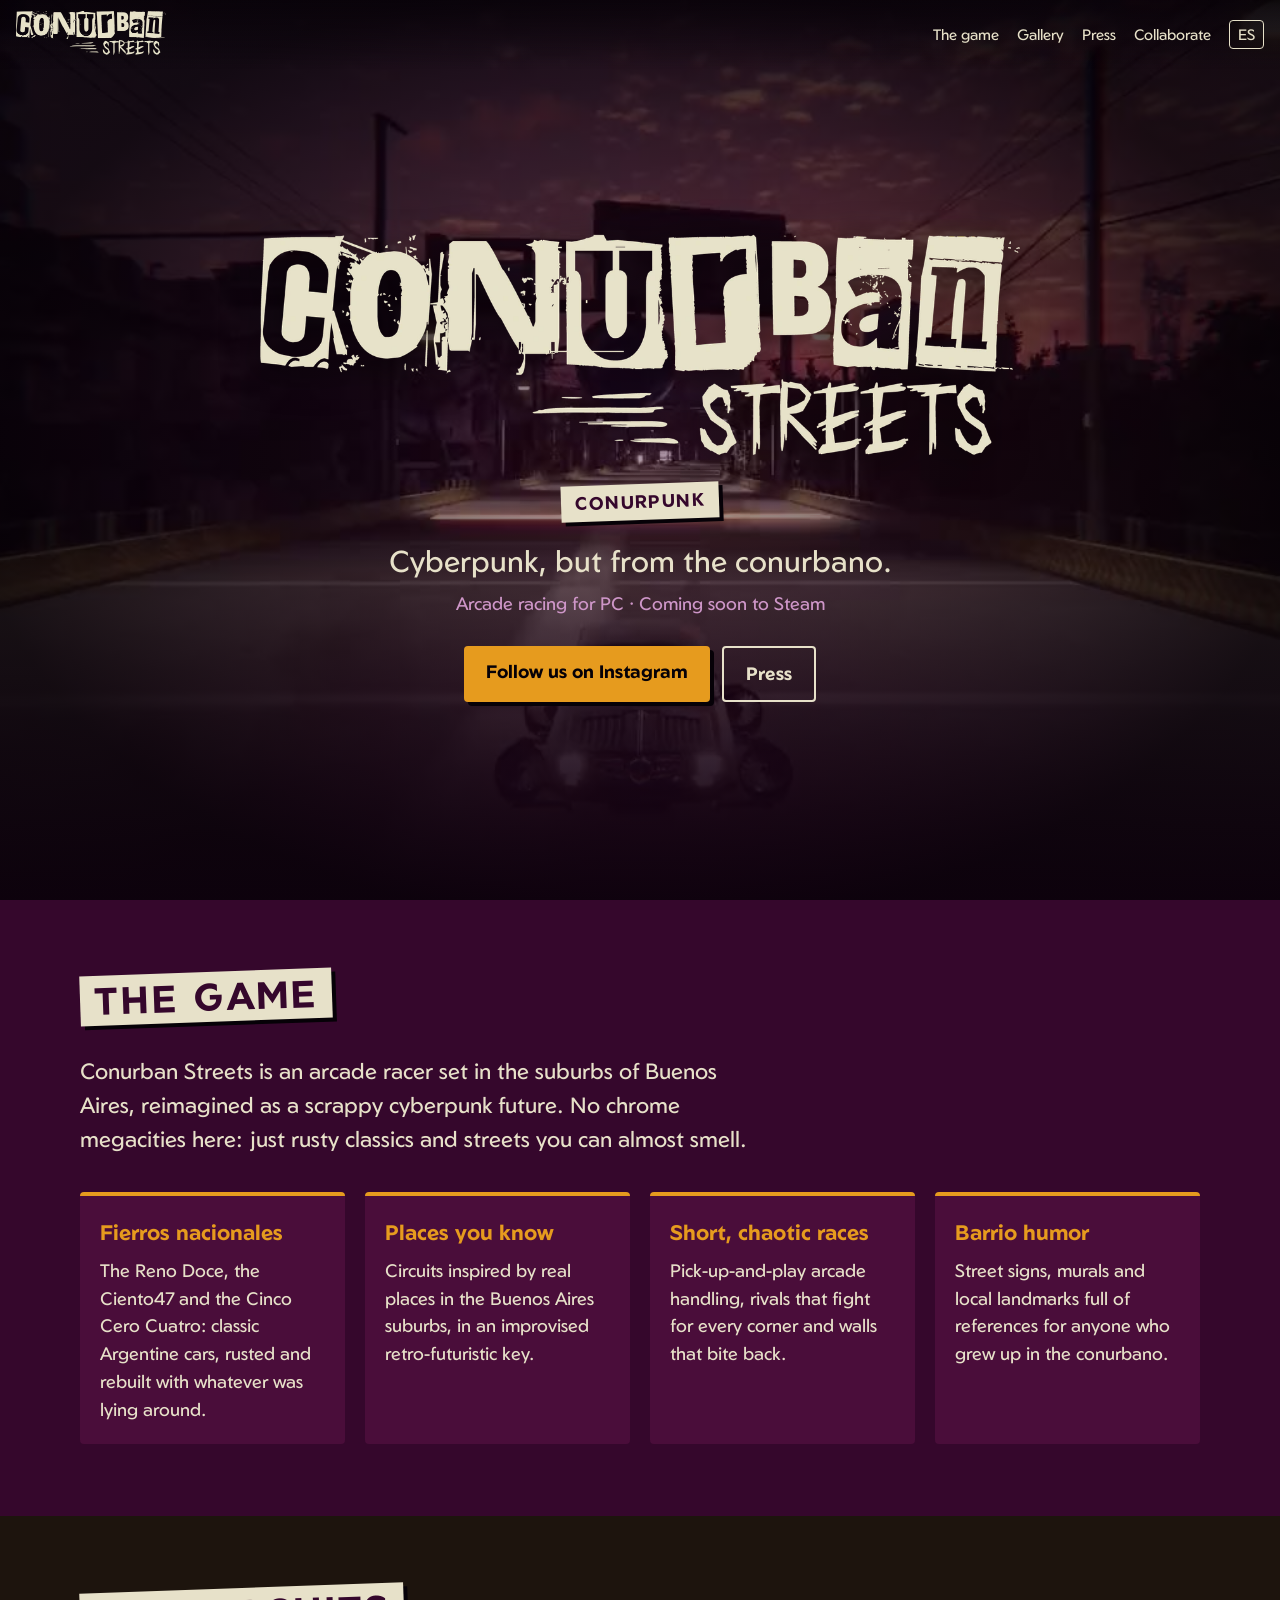
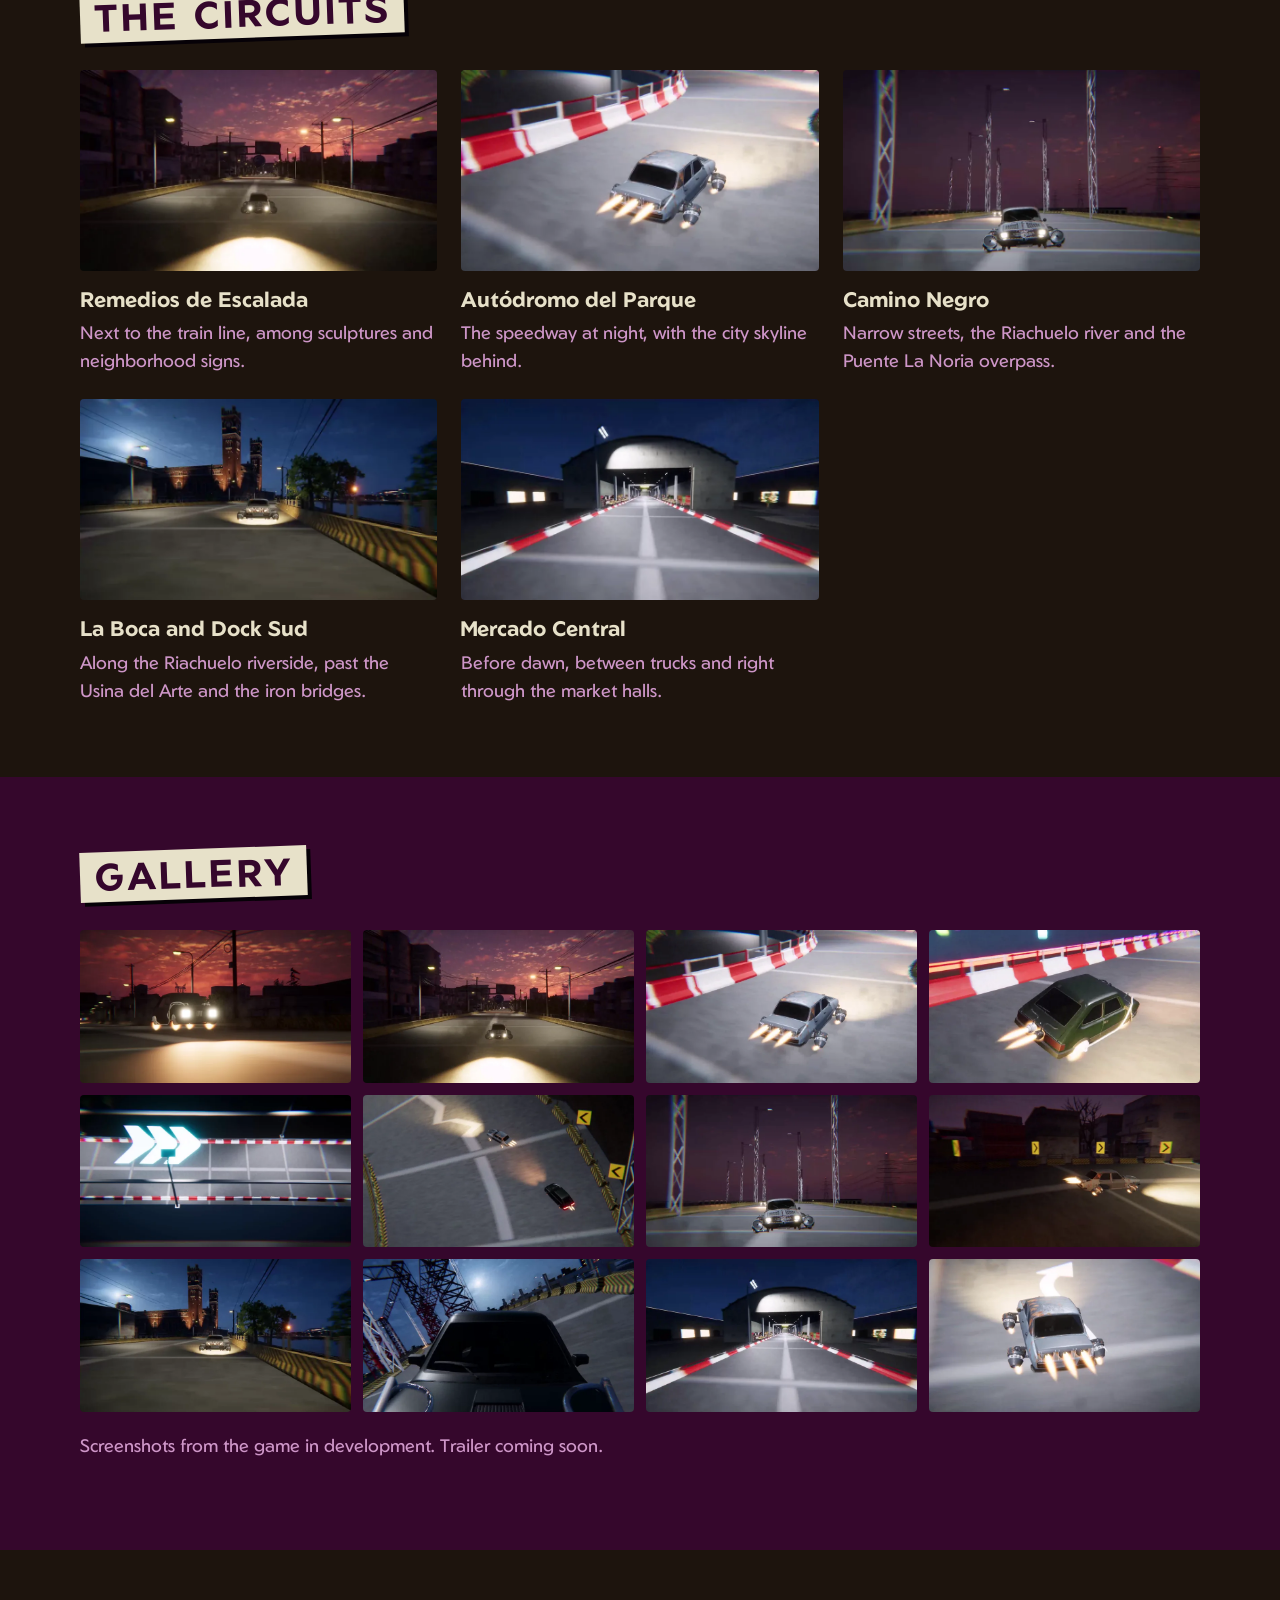
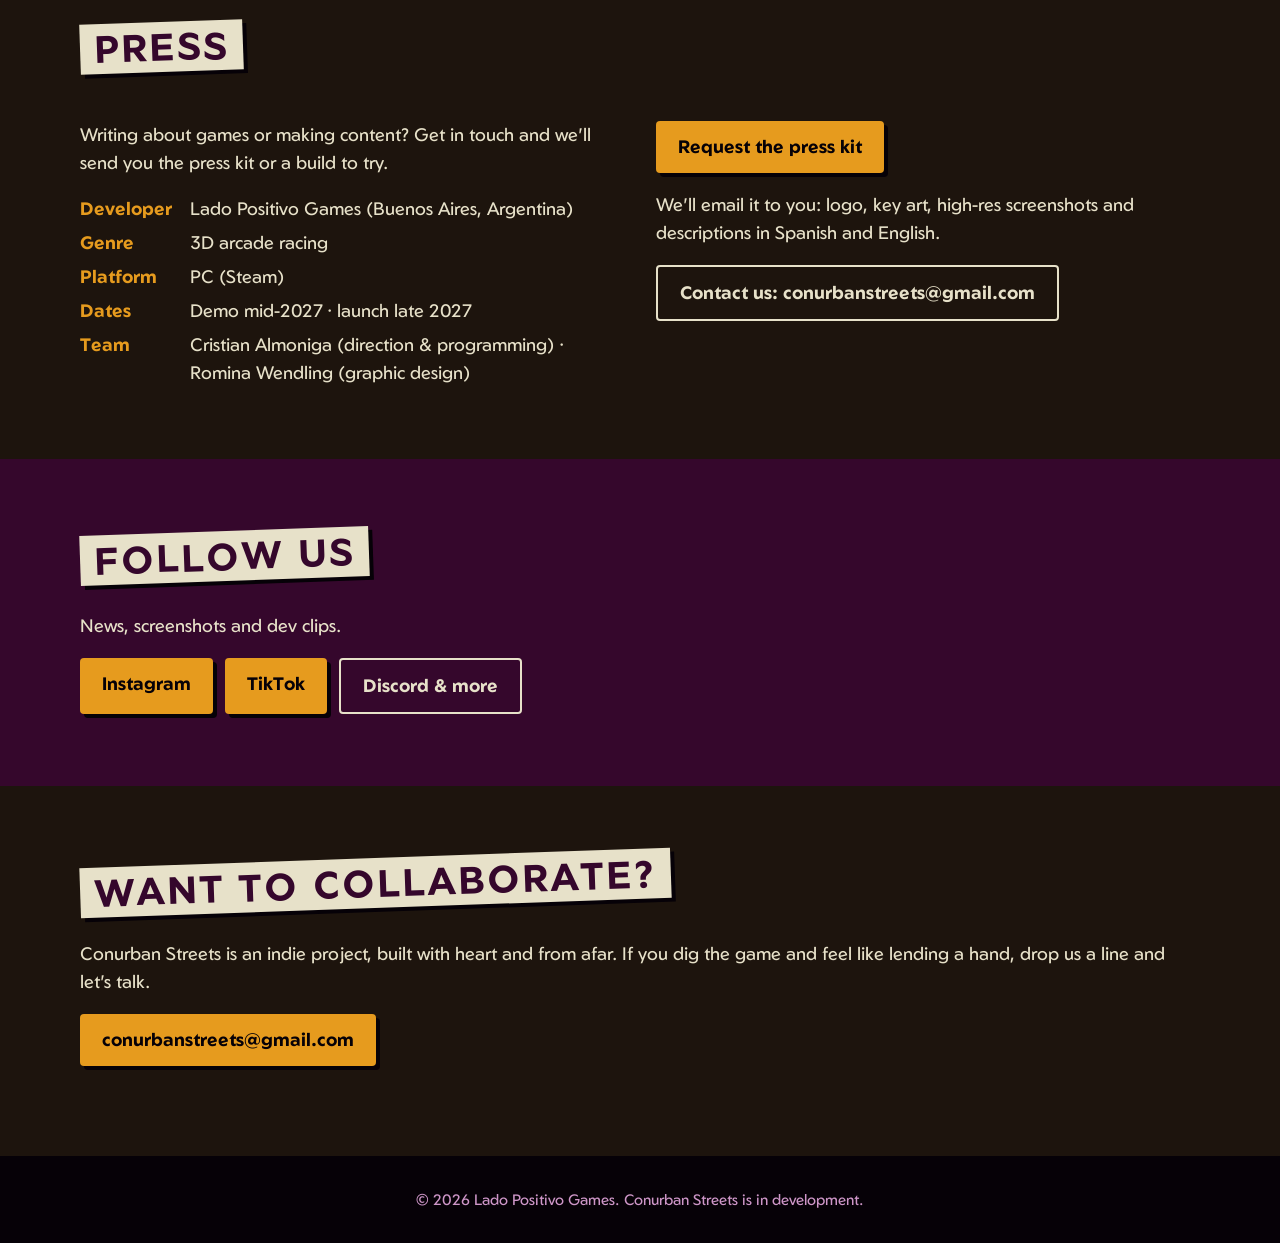
==== en/index.html @ 4c40558b "Video de fondo, capturas y circuitos nuevos Loop nuevo con las 5 pistas, 12 capturas de la galería y" ====
<!doctype html>
<html lang="en">
<head>
<meta charset="utf-8">
<meta name="viewport" content="width=device-width, initial-scale=1">
<title>Conurban Streets – Arcade racing in the Buenos Aires suburbs</title>
<meta name="description" content="Arcade racing for PC in a retro-futuristic Buenos Aires suburb. Cyberpunk, but from the conurbano. Coming soon to Steam.">
<link rel="canonical" href="https://crisoalmoniga.github.io/conurban-streets-web/en/">
<link rel="alternate" hreflang="es" href="https://crisoalmoniga.github.io/conurban-streets-web/">
<link rel="alternate" hreflang="en" href="https://crisoalmoniga.github.io/conurban-streets-web/en/">
<link rel="alternate" hreflang="x-default" href="https://crisoalmoniga.github.io/conurban-streets-web/">
<meta property="og:type" content="website">
<meta property="og:site_name" content="Conurban Streets">
<meta property="og:title" content="Conurban Streets">
<meta property="og:description" content="Arcade racing for PC in a retro-futuristic Buenos Aires suburb. Cyberpunk, but from the conurbano. Coming soon to Steam.">
<meta property="og:image" content="https://crisoalmoniga.github.io/conurban-streets-web/assets/img/og.jpg">
<meta property="og:image:width" content="1200">
<meta property="og:image:height" content="630">
<meta property="og:image:alt" content="Conurban Streets logo over a tuned car shooting flames on a suburban race track">
<meta property="og:url" content="https://crisoalmoniga.github.io/conurban-streets-web/en/">
<meta property="og:locale" content="en_US">
<meta property="og:locale:alternate" content="es_AR">
<meta name="twitter:card" content="summary_large_image">
<meta name="twitter:title" content="Conurban Streets">
<meta name="twitter:description" content="Arcade racing for PC in a retro-futuristic Buenos Aires suburb. Cyberpunk, but from the conurbano. Coming soon to Steam.">
<meta name="twitter:image" content="https://crisoalmoniga.github.io/conurban-streets-web/assets/img/og.jpg">
<meta name="theme-color" content="#35072C">
<meta name="color-scheme" content="dark">
<link rel="icon" href="../favicon.ico" sizes="48x48">
<link rel="icon" href="../assets/img/favicon-32.png" type="image/png" sizes="32x32">
<link rel="apple-touch-icon" href="../assets/img/apple-touch-icon.png">
<link rel="manifest" href="../site.webmanifest">
<link rel="preload" as="image" href="../assets/video/loop_poster.jpg">
<script type="application/ld+json">{"@context": "https://schema.org", "@type": "VideoGame", "name": "Conurban Streets", "url": "https://crisoalmoniga.github.io/conurban-streets-web/en/", "description": "Arcade racing for PC in a retro-futuristic Buenos Aires suburb. Cyberpunk, but from the conurbano. Coming soon to Steam.", "image": "https://crisoalmoniga.github.io/conurban-streets-web/assets/img/og.jpg", "inLanguage": "en", "genre": ["Racing", "Arcade"], "gamePlatform": "PC", "operatingSystem": "Windows", "playMode": "SinglePlayer", "author": {"@type": "Organization", "name": "Lado Positivo Games", "email": "conurbanstreets@gmail.com"}, "sameAs": ["https://www.instagram.com/conurbanstreets/", "https://www.tiktok.com/@conurbanstreets"]}</script>
<link rel="preconnect" href="https://fonts.googleapis.com">
<link rel="preconnect" href="https://fonts.gstatic.com" crossorigin>
<link href="https://fonts.googleapis.com/css2?family=Geom:wght@400;700&display=swap" rel="stylesheet">
<link rel="stylesheet" href="../assets/css/estilo.css?v=4a752f48">
</head>
<body>
<a class="saltar" href="#juego">Skip to content</a>
<header class="barra">
  <a class="marca" href="#inicio"><img src="../assets/img/logo_600.webp" alt="Conurban Streets" width="600" height="194"></a>
  <div class="acciones">
    <nav class="menu" id="menu">
      <a href="#juego">The game</a><a href="#galeria">Gallery</a><a href="#prensa">Press</a><a href="#sumate">Collaborate</a>
    </nav>
    <a class="idioma" href="../" hreflang="es">ES</a>
    <button class="hamburguesa" type="button" aria-expanded="false" aria-controls="menu" aria-label="Open menu"><span></span><span></span><span></span></button>
  </div>
</header>

<main>
<section class="hero" id="inicio">
  <video autoplay muted loop playsinline poster="../assets/video/loop_poster.jpg" aria-hidden="true">
    <source src="../assets/video/loop.mp4" type="video/mp4">
  </video>
  <div>
    <h1 style="margin:0"><img class="logo" src="../assets/img/logo_1200.webp" alt="Conurban Streets" width="1200" height="388"></h1>
    <span class="tira">Conurpunk</span>
    <p class="lema">Cyberpunk, but from the conurbano.</p>
    <p class="bajada">Arcade racing for PC · Coming soon to Steam</p>
    <div class="botones">
      <a class="boton" href="https://www.instagram.com/conurbanstreets/" rel="noopener" target="_blank">Follow us on Instagram</a>
      <a class="boton secundario" href="#prensa">Press</a>
    </div>
  </div>
</section>

<section id="juego">
  <div class="contenedor">
    <h2><span class="tira">The game</span></h2>
    <p class="intro">Conurban Streets is an arcade racer set in the suburbs of Buenos Aires, reimagined as a scrappy cyberpunk future. No chrome megacities here: just rusty classics and streets you can almost smell.</p>
    <div class="pilares">
<article class="pilar"><h3>Fierros nacionales</h3><p>The Reno Doce, the Ciento47 and the Cinco Cero Cuatro: classic Argentine cars, rusted and rebuilt with whatever was lying around.</p></article>
<article class="pilar"><h3>Places you know</h3><p>Circuits inspired by real places in the Buenos Aires suburbs, in an improvised retro-futuristic key.</p></article>
<article class="pilar"><h3>Short, chaotic races</h3><p>Pick-up-and-play arcade handling, rivals that fight for every corner and walls that bite back.</p></article>
<article class="pilar"><h3>Barrio humor</h3><p>Street signs, murals and local landmarks full of references for anyone who grew up in the conurbano.</p></article>
    </div>
  </div>
</section>

<section class="alterna" id="pistas">
  <div class="contenedor">
    <h2><span class="tira">The circuits</span></h2>
    <div class="pistas">
<article class="pista"><img src="../assets/img/02_escalada_reno_800.webp" alt="" loading="lazy" width="800" height="450"><h3>Remedios de Escalada</h3><p>Next to the train line, among sculptures and neighborhood signs.</p></article>
<article class="pista"><img src="../assets/img/03_autodromo_turbinas_800.webp" alt="" loading="lazy" width="800" height="450"><h3>Autódromo del Parque</h3><p>The speedway at night, with the city skyline behind.</p></article>
<article class="pista"><img src="../assets/img/07_caminonegro_autopista_800.webp" alt="" loading="lazy" width="800" height="450"><h3>Camino Negro</h3><p>Narrow streets, the Riachuelo river and the Puente La Noria overpass.</p></article>
<article class="pista"><img src="../assets/img/09_docksud_usina_800.webp" alt="" loading="lazy" width="800" height="450"><h3>La Boca and Dock Sud</h3><p>Along the Riachuelo riverside, past the Usina del Arte and the iron bridges.</p></article>
<article class="pista"><img src="../assets/img/11_mercado_nave_800.webp" alt="" loading="lazy" width="800" height="450"><h3>Mercado Central</h3><p>Before dawn, between trucks and right through the market halls.</p></article>
    </div>
  </div>
</section>

<section id="galeria">
  <div class="contenedor">
    <h2><span class="tira">Gallery</span></h2>
    <div class="galeria">
<button type="button" data-grande="../assets/img/01_escalada_atardecer_1600.webp" aria-label="A Ciento47 with its headlights on under a red sunset sky in Escalada"><img src="../assets/img/01_escalada_atardecer_800.webp" alt="A Ciento47 with its headlights on under a red sunset sky in Escalada" loading="lazy" width="800" height="450"></button>
<button type="button" data-grande="../assets/img/02_escalada_reno_1600.webp" aria-label="The Reno Doce head-on along an avenue in Escalada at dusk"><img src="../assets/img/02_escalada_reno_800.webp" alt="The Reno Doce head-on along an avenue in Escalada at dusk" loading="lazy" width="800" height="450"></button>
<button type="button" data-grande="../assets/img/03_autodromo_turbinas_1600.webp" aria-label="The Reno Doce at full thrust next to the red-and-white barriers of the speedway"><img src="../assets/img/03_autodromo_turbinas_800.webp" alt="The Reno Doce at full thrust next to the red-and-white barriers of the speedway" loading="lazy" width="800" height="450"></button>
<button type="button" data-grande="../assets/img/04_autodromo_ciento47_1600.webp" aria-label="A green Ciento47 with thrusters through a speedway corner"><img src="../assets/img/04_autodromo_ciento47_800.webp" alt="A green Ciento47 with thrusters through a speedway corner" loading="lazy" width="800" height="450"></button>
<button type="button" data-grande="../assets/img/05_autodromo_neon_1600.webp" aria-label="Neon arrows over the speedway track"><img src="../assets/img/05_autodromo_neon_800.webp" alt="Neon arrows over the speedway track" loading="lazy" width="800" height="450"></button>
<button type="button" data-grande="../assets/img/06_caminonegro_curva_1600.webp" aria-label="Two cars in a tight corner in Camino Negro, seen from a drone"><img src="../assets/img/06_caminonegro_curva_800.webp" alt="Two cars in a tight corner in Camino Negro, seen from a drone" loading="lazy" width="800" height="450"></button>
<button type="button" data-grande="../assets/img/07_caminonegro_autopista_1600.webp" aria-label="The Reno Doce on the Camino Negro highway, between high-voltage towers"><img src="../assets/img/07_caminonegro_autopista_800.webp" alt="The Reno Doce on the Camino Negro highway, between high-voltage towers" loading="lazy" width="800" height="450"></button>
<button type="button" data-grande="../assets/img/08_caminonegro_chevrones_1600.webp" aria-label="The Reno Doce with thrusters between curve signs in Camino Negro"><img src="../assets/img/08_caminonegro_chevrones_800.webp" alt="The Reno Doce with thrusters between curve signs in Camino Negro" loading="lazy" width="800" height="450"></button>
<button type="button" data-grande="../assets/img/09_docksud_usina_1600.webp" aria-label="The Usina del Arte lit up at night in Dock Sud, with a car on the track"><img src="../assets/img/09_docksud_usina_800.webp" alt="The Usina del Arte lit up at night in Dock Sud, with a car on the track" loading="lazy" width="800" height="450"></button>
<button type="button" data-grande="../assets/img/10_docksud_puente_1600.webp" aria-label="Crossing the red iron bridge over the Riachuelo"><img src="../assets/img/10_docksud_puente_800.webp" alt="Crossing the red iron bridge over the Riachuelo" loading="lazy" width="800" height="450"></button>
<button type="button" data-grande="../assets/img/11_mercado_nave_1600.webp" aria-label="The track heads into one of the Mercado Central halls"><img src="../assets/img/11_mercado_nave_800.webp" alt="The track heads into one of the Mercado Central halls" loading="lazy" width="800" height="450"></button>
<button type="button" data-grande="../assets/img/12_mercado_turbinas_1600.webp" aria-label="The Reno Doce at full thrust in the Mercado Central"><img src="../assets/img/12_mercado_turbinas_800.webp" alt="The Reno Doce at full thrust in the Mercado Central" loading="lazy" width="800" height="450"></button>
    </div>
    <p class="nota">Screenshots from the game in development. Trailer coming soon.</p>
  </div>
  <dialog class="visor" id="visor">
    <form method="dialog"><button aria-label="Close">×</button></form>
    <img alt="">
  </dialog>
</section>

<section class="alterna" id="prensa">
  <div class="contenedor">
    <h2><span class="tira">Press</span></h2>
    <div class="prensa">
      <div>
        <p>Writing about games or making content? Get in touch and we&#x27;ll send you the press kit or a build to try.</p>
        <dl class="ficha">
<dt>Developer</dt><dd>Lado Positivo Games (Buenos Aires, Argentina)</dd>
<dt>Genre</dt><dd>3D arcade racing</dd>
<dt>Platform</dt><dd>PC (Steam)</dd>
<dt>Dates</dt><dd>Demo mid-2027 · launch late 2027</dd>
<dt>Team</dt><dd>Cristian Almoniga (direction &amp; programming) · Romina Wendling (graphic design)</dd>
        </dl>
      </div>
      <div>
        <p><a class="boton" href="mailto:conurbanstreets@gmail.com?subject=Press%20kit%20request%20–%20Conurban%20Streets">Request the press kit</a></p>
        <p>We&#x27;ll email it to you: logo, key art, high-res screenshots and descriptions in Spanish and English.</p>
        <p><a class="boton secundario" href="mailto:conurbanstreets@gmail.com?subject=Press%20–%20Conurban%20Streets">Contact us: conurbanstreets@gmail.com</a></p>
      </div>
    </div>
  </div>
</section>

<section id="redes">
  <div class="contenedor">
    <h2><span class="tira">Follow us</span></h2>
    <p>News, screenshots and dev clips.</p>
    <div class="redes">
      <a class="boton" href="https://www.instagram.com/conurbanstreets/" rel="noopener" target="_blank">Instagram</a>
      <a class="boton" href="https://www.tiktok.com/@conurbanstreets" rel="noopener" target="_blank">TikTok</a>
      <a class="boton secundario" href="https://linktr.ee/conurbanstreets" rel="noopener" target="_blank">Discord & more</a>
    </div>
  </div>
</section>

<section class="alterna" id="sumate">
  <div class="contenedor">
    <h2><span class="tira">Want to collaborate?</span></h2>
    <p>Conurban Streets is an indie project, built with heart and from afar. If you dig the game and feel like lending a hand, drop us a line and let&#x27;s talk.</p>
    <p><a class="boton" href="mailto:conurbanstreets@gmail.com?subject=I%20want%20to%20collaborate%20–%20Conurban%20Streets">conurbanstreets@gmail.com</a></p>
  </div>
</section>
</main>

<footer>© 2026 Lado Positivo Games. Conurban Streets is in development.</footer>

<script>
  // Visor de capturas
  const visor = document.getElementById('visor');
  const grande = visor.querySelector('img');
  document.querySelectorAll('.galeria button').forEach(b => b.addEventListener('click', () => {
    grande.src = b.dataset.grande; grande.alt = b.getAttribute('aria-label'); visor.showModal();
  }));
  visor.addEventListener('click', ev => { if (ev.target === visor) visor.close(); });
  // Menú hamburguesa (celular)
  const boton = document.querySelector('.hamburguesa'), cabecera = document.querySelector('.barra');
  const menu = abierto => { cabecera.classList.toggle('abierta', abierto); boton.setAttribute('aria-expanded', abierto); };
  boton.addEventListener('click', () => menu(!cabecera.classList.contains('abierta')));
  document.querySelectorAll('#menu a').forEach(a => a.addEventListener('click', () => menu(false)));
  document.addEventListener('keydown', ev => { if (ev.key === 'Escape') menu(false); });
  matchMedia('(min-width: 721px)').addEventListener('change', ev => { if (ev.matches) menu(false); });
  // La barra toma fondo y muestra el logo chico al bajar de la portada
  const barra = document.querySelector('.barra'), hero = document.querySelector('.hero');
  new IntersectionObserver(([en]) => barra.classList.toggle('abajo', !en.isIntersecting), { rootMargin: '-80px 0px 0px 0px' }).observe(hero);
  // Sin video en movimiento si el sistema pide reducir animaciones
  if (matchMedia('(prefers-reduced-motion: reduce)').matches) document.querySelector('.hero video').pause();
</script>
</body>
</html>
---- assets/css/estilo.css ----
/* Conurban Streets — sitio del juego. Colores del brand book. */
:root {
  --crema: #E7E1C9;
  --purpura: #35072C;
  --asfalto: #1D140D;
  --negro: #060107;
  --naranja: #E69B1E;
  --rosa: #CE96C8;
  --rojo: #8B150C;
  --magenta: #6F1955;
  --ancho: 1120px;
}

* { box-sizing: border-box; }
html { scroll-behavior: smooth; }
body {
  margin: 0;
  background: var(--purpura);
  color: var(--crema);
  font-family: "Geom", system-ui, sans-serif;
  font-size: 18px;
  line-height: 1.55;
}
img, video { display: block; max-width: 100%; height: auto; }
a { color: var(--naranja); }
a:hover { color: var(--rosa); }

.contenedor { width: min(var(--ancho), 100% - 32px); margin-inline: auto; }

/* Barra superior */
.barra {
  position: fixed; inset: 0 0 auto 0; z-index: 10;
  display: flex; align-items: center; justify-content: space-between; gap: 16px;
  padding: 10px 16px;
  background: linear-gradient(rgba(6, 1, 7, .7), transparent);
  transition: background .3s;
}
.barra .marca { opacity: 0; transition: opacity .3s; }
.barra .marca img { width: 150px; }
.barra.abajo { background: rgba(6, 1, 7, .92); }
.barra.abajo .marca { opacity: 1; }
.barra .acciones { display: flex; align-items: center; gap: 18px; }
.barra .menu { display: flex; gap: 18px; align-items: center; font-size: 15px; }
.barra .menu a { color: var(--crema); text-decoration: none; }
.barra .menu a:hover { color: var(--naranja); }
.barra .idioma {
  color: var(--crema); text-decoration: none; font-size: 15px;
  border: 1px solid var(--crema); border-radius: 4px; padding: 2px 8px;
}
.barra .idioma:hover { color: var(--naranja); border-color: var(--naranja); }
.hamburguesa { display: none; }

/* Celular: menú hamburguesa */
@media (max-width: 720px) {
  .barra { padding: 8px 12px; }
  .barra .marca img { width: 120px; }
  .barra .acciones { gap: 10px; }
  .barra .idioma { padding: 6px 10px; }
  .hamburguesa {
    display: grid; place-content: center; gap: 5px;
    width: 44px; height: 44px; padding: 0; cursor: pointer;
    background: transparent; border: 1px solid var(--crema); border-radius: 4px;
  }
  .hamburguesa span { display: block; width: 22px; height: 2px; background: var(--crema); transition: transform .25s, opacity .25s; }
  .barra.abierta .hamburguesa span:nth-child(1) { transform: translateY(7px) rotate(45deg); }
  .barra.abierta .hamburguesa span:nth-child(2) { opacity: 0; }
  .barra.abierta .hamburguesa span:nth-child(3) { transform: translateY(-7px) rotate(-45deg); }
  .barra .menu {
    display: none;
    position: fixed; top: 60px; left: 0; right: 0;
    flex-direction: column; align-items: stretch; gap: 0;
    background: rgba(6, 1, 7, .97); border-top: 3px solid var(--naranja);
    box-shadow: 0 12px 24px rgba(0, 0, 0, .5);
  }
  .barra .menu a { padding: 16px 20px; font-size: 20px; font-weight: 700; border-bottom: 1px solid rgba(231, 225, 201, .12); }
  .barra.abierta { background: rgba(6, 1, 7, .97); }
  .barra.abierta .marca { opacity: 1; }
  .barra.abierta .menu { display: flex; }
}

/* Portada con el video */
.hero {
  position: relative; min-height: 100svh;
  display: grid; place-items: center; text-align: center;
  overflow: hidden; padding: 96px 16px 64px;
}
.hero video {
  position: absolute; inset: 0; width: 100%; height: 100% !important; object-fit: cover; z-index: -2;
}
.hero::before {
  content: ""; position: absolute; inset: 0; z-index: -1;
  background:
    radial-gradient(ellipse at center, rgba(53, 7, 44, .35), rgba(6, 1, 7, .85) 75%),
    linear-gradient(transparent 60%, var(--purpura));
}
.hero .logo { width: min(760px, 92vw); margin: 0 auto 8px; filter: drop-shadow(0 6px 18px rgba(0, 0, 0, .6)); }
.hero .lema { font-size: clamp(20px, 3.4vw, 30px); margin: 18px 0 6px; }
.hero .bajada { color: var(--rosa); margin: 0 0 28px; text-wrap: balance; }
.hero .lema, .intro, section h2 { text-wrap: balance; }

.tira {
  display: inline-block; background: var(--crema); color: var(--purpura);
  font-weight: 700; letter-spacing: .08em; text-transform: uppercase;
  padding: 4px 14px; transform: rotate(-2deg);
  box-shadow: 4px 4px 0 var(--negro);
}

.botones { display: flex; flex-wrap: wrap; gap: 12px; justify-content: center; }
.boton {
  display: inline-block; padding: 12px 22px; border-radius: 4px;
  font-weight: 700; text-decoration: none;
  background: var(--naranja); color: var(--negro);
  box-shadow: 4px 4px 0 var(--negro);
}
.boton:hover { background: var(--rosa); color: var(--negro); }
.boton.secundario { background: transparent; color: var(--crema); border: 2px solid var(--crema); box-shadow: none; }
.boton.secundario:hover { border-color: var(--naranja); color: var(--naranja); }

/* Secciones */
section { padding: 72px 0; scroll-margin-top: 64px; }
section h2 { margin: 0 0 32px; font-size: clamp(26px, 4vw, 38px); line-height: 1.1; }
section h2 .tira { font-size: inherit; }
.alterna { background: var(--asfalto); }
.intro { font-size: clamp(19px, 2.4vw, 22px); max-width: 760px; margin: 0 0 36px; }

.pilares { display: grid; grid-template-columns: repeat(auto-fit, minmax(240px, 1fr)); gap: 20px; }
.pilar {
  background: rgba(111, 25, 85, .35); border-top: 4px solid var(--naranja);
  padding: 20px; border-radius: 4px;
}
.pilar h3 { margin: 0 0 8px; color: var(--naranja); font-size: 21px; }
.pilar p { margin: 0; }

.pistas { display: grid; grid-template-columns: repeat(auto-fit, minmax(280px, 1fr)); gap: 24px; }
.pista img { aspect-ratio: 16 / 9; object-fit: cover; width: 100%; border-radius: 4px; }
.pista h3 { margin: 12px 0 4px; }
.pista p { margin: 0; color: var(--rosa); }

.galeria { display: grid; grid-template-columns: repeat(auto-fill, minmax(260px, 1fr)); gap: 12px; }
.galeria button { padding: 0; border: 0; background: none; cursor: zoom-in; }
.galeria img { aspect-ratio: 16 / 9; object-fit: cover; width: 100%; border-radius: 4px; transition: transform .2s; }
.galeria button:hover img, .galeria button:focus-visible img { transform: scale(1.03); }
.nota { margin-top: 20px; color: var(--rosa); }

dialog.visor { padding: 0; border: 0; background: transparent; max-width: 96vw; }
dialog.visor::backdrop { background: rgba(6, 1, 7, .92); }
dialog.visor img { max-height: 88vh; width: auto; }
dialog.visor form { text-align: right; }
dialog.visor button { background: none; border: 0; color: var(--crema); font: inherit; font-size: 28px; cursor: pointer; }

.prensa { display: grid; grid-template-columns: repeat(auto-fit, minmax(300px, 1fr)); gap: 32px; align-items: start; }
.ficha { margin: 0; display: grid; grid-template-columns: max-content 1fr; gap: 6px 18px; }
.ficha dt { color: var(--naranja); font-weight: 700; }
.ficha dd { margin: 0; }


.redes { display: flex; flex-wrap: wrap; gap: 12px; }

/* Enlace para saltar al contenido con teclado */
.saltar {
  position: absolute; left: 12px; top: -60px; z-index: 20;
  background: var(--naranja); color: var(--negro); padding: 8px 14px; font-weight: 700; border-radius: 4px;
}
.saltar:focus { top: 12px; }

/* Página 404 */
.perdido { min-height: 100svh; display: grid; place-content: center; justify-items: center; gap: 8px; text-align: center; padding: 32px 16px; }
.perdido img { width: min(420px, 80vw); }
.perdido h1 { margin: 16px 0; font-size: 48px; }
.perdido p { margin: 4px 0; }
.perdido .boton { margin: 16px 6px 0; }

footer { padding: 32px 16px; text-align: center; font-size: 15px; color: var(--rosa); background: var(--negro); }

/* Celular: espacios, botones y grillas */
@media (max-width: 720px) {
  body { font-size: 17px; }
  section { padding: 52px 0; }
  section h2 { margin-bottom: 24px; }
  .hero { padding: 84px 16px 48px; }
  .hero .lema { margin-top: 14px; }
  .hero .bajada { font-size: 15px; margin-bottom: 22px; }
  .botones { flex-direction: column; align-items: center; }
  .botones .boton { width: min(320px, 100%); text-align: center; }
  .boton { padding: 14px 20px; }
  .pilares, .pistas { gap: 16px; }
  .galeria { grid-template-columns: repeat(2, 1fr); gap: 8px; }
  .prensa { gap: 20px; }
  .redes .boton { flex: 1 1 140px; text-align: center; }
}
@media (max-width: 480px) {
  .ficha { grid-template-columns: 1fr; gap: 2px; }
  .ficha dd { margin-bottom: 10px; }
  .prensa .boton { display: block; text-align: center; overflow-wrap: anywhere; }
}

@media (prefers-reduced-motion: reduce) {
  html { scroll-behavior: auto; }
  .galeria img, .hamburguesa span { transition: none; }
}
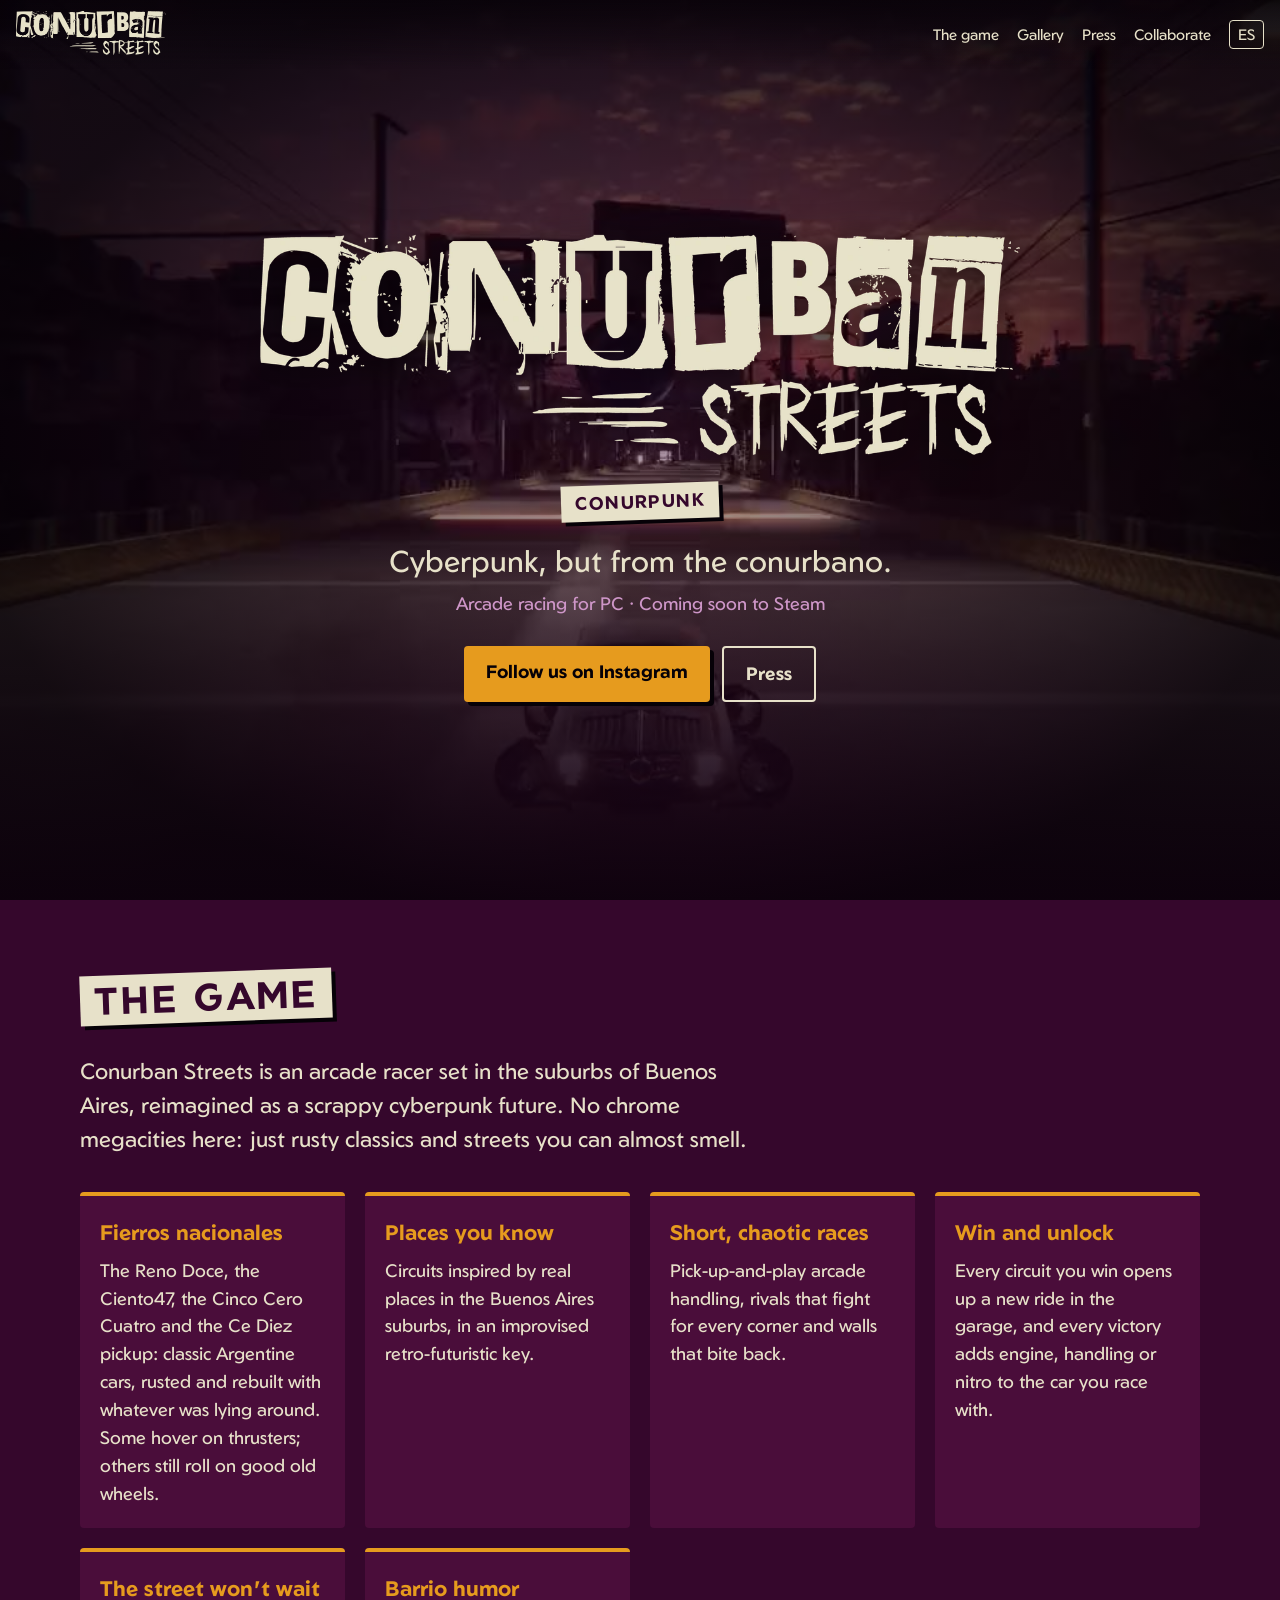
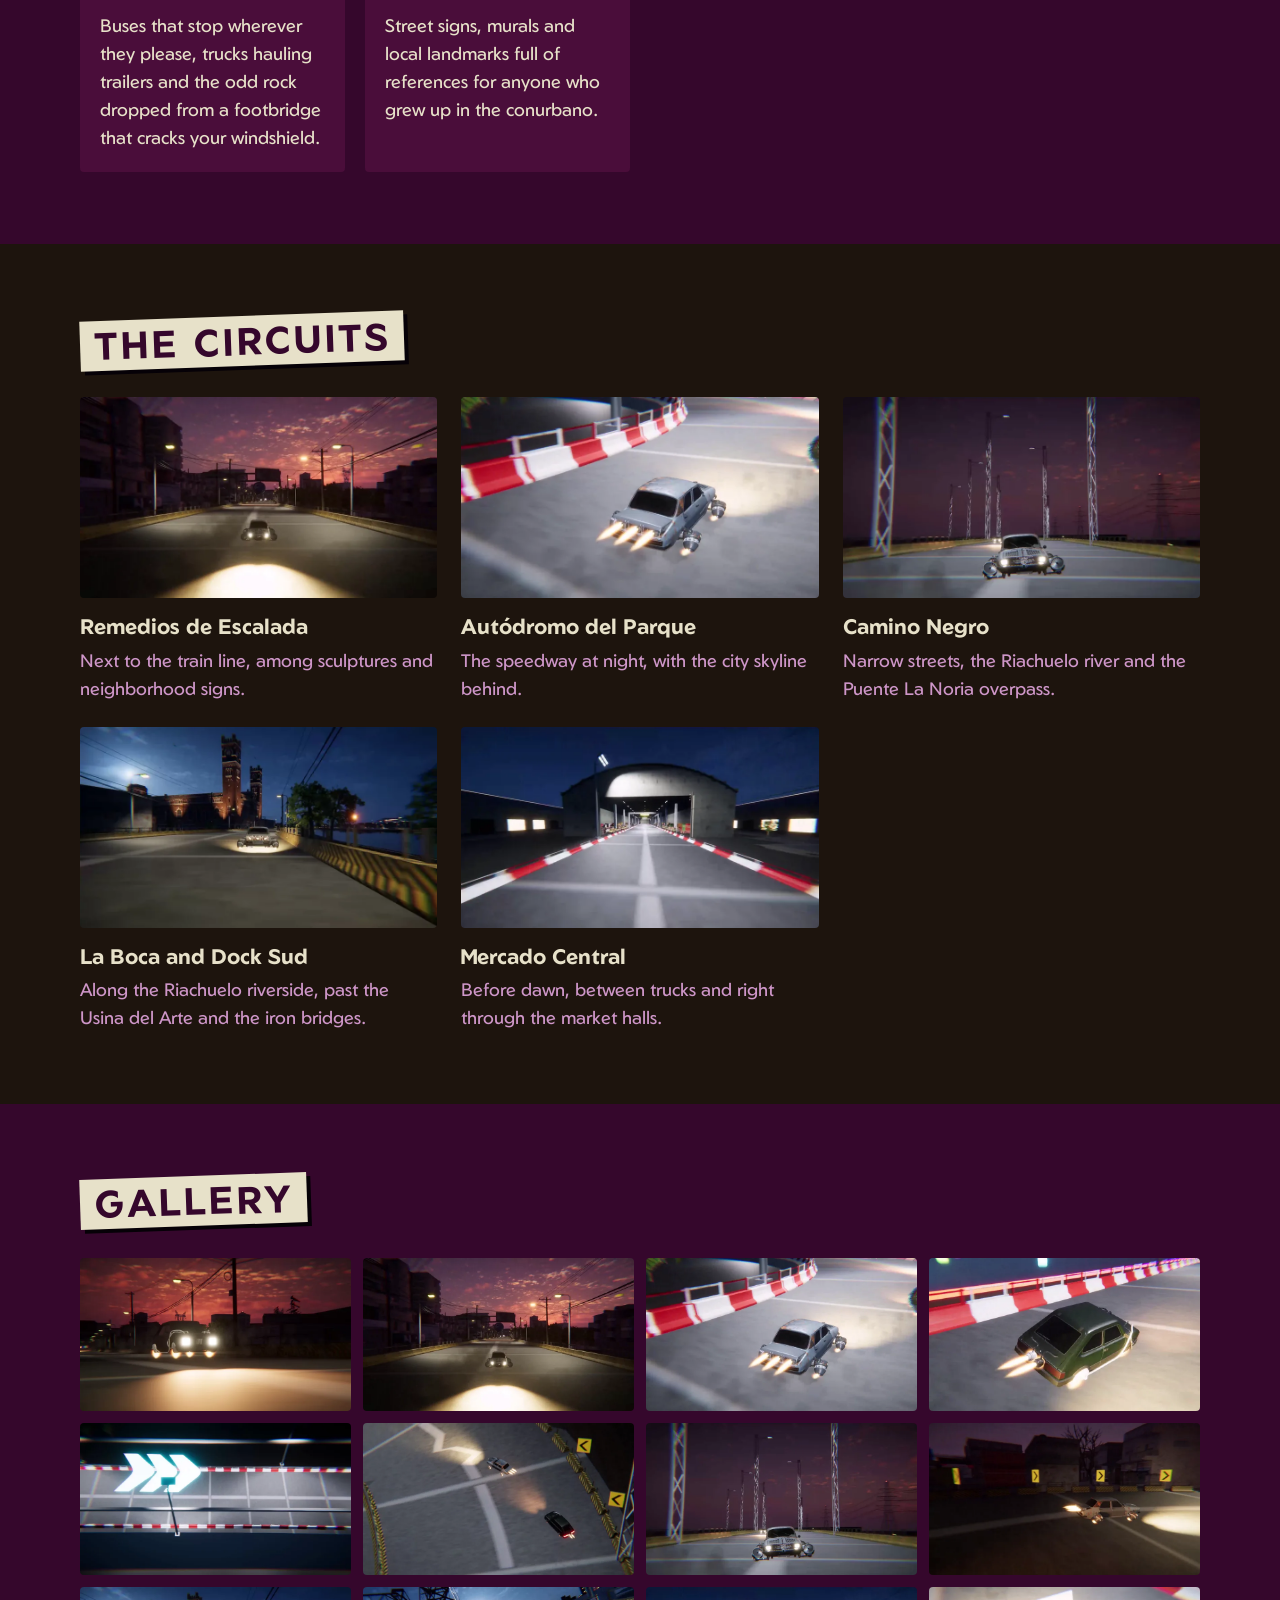
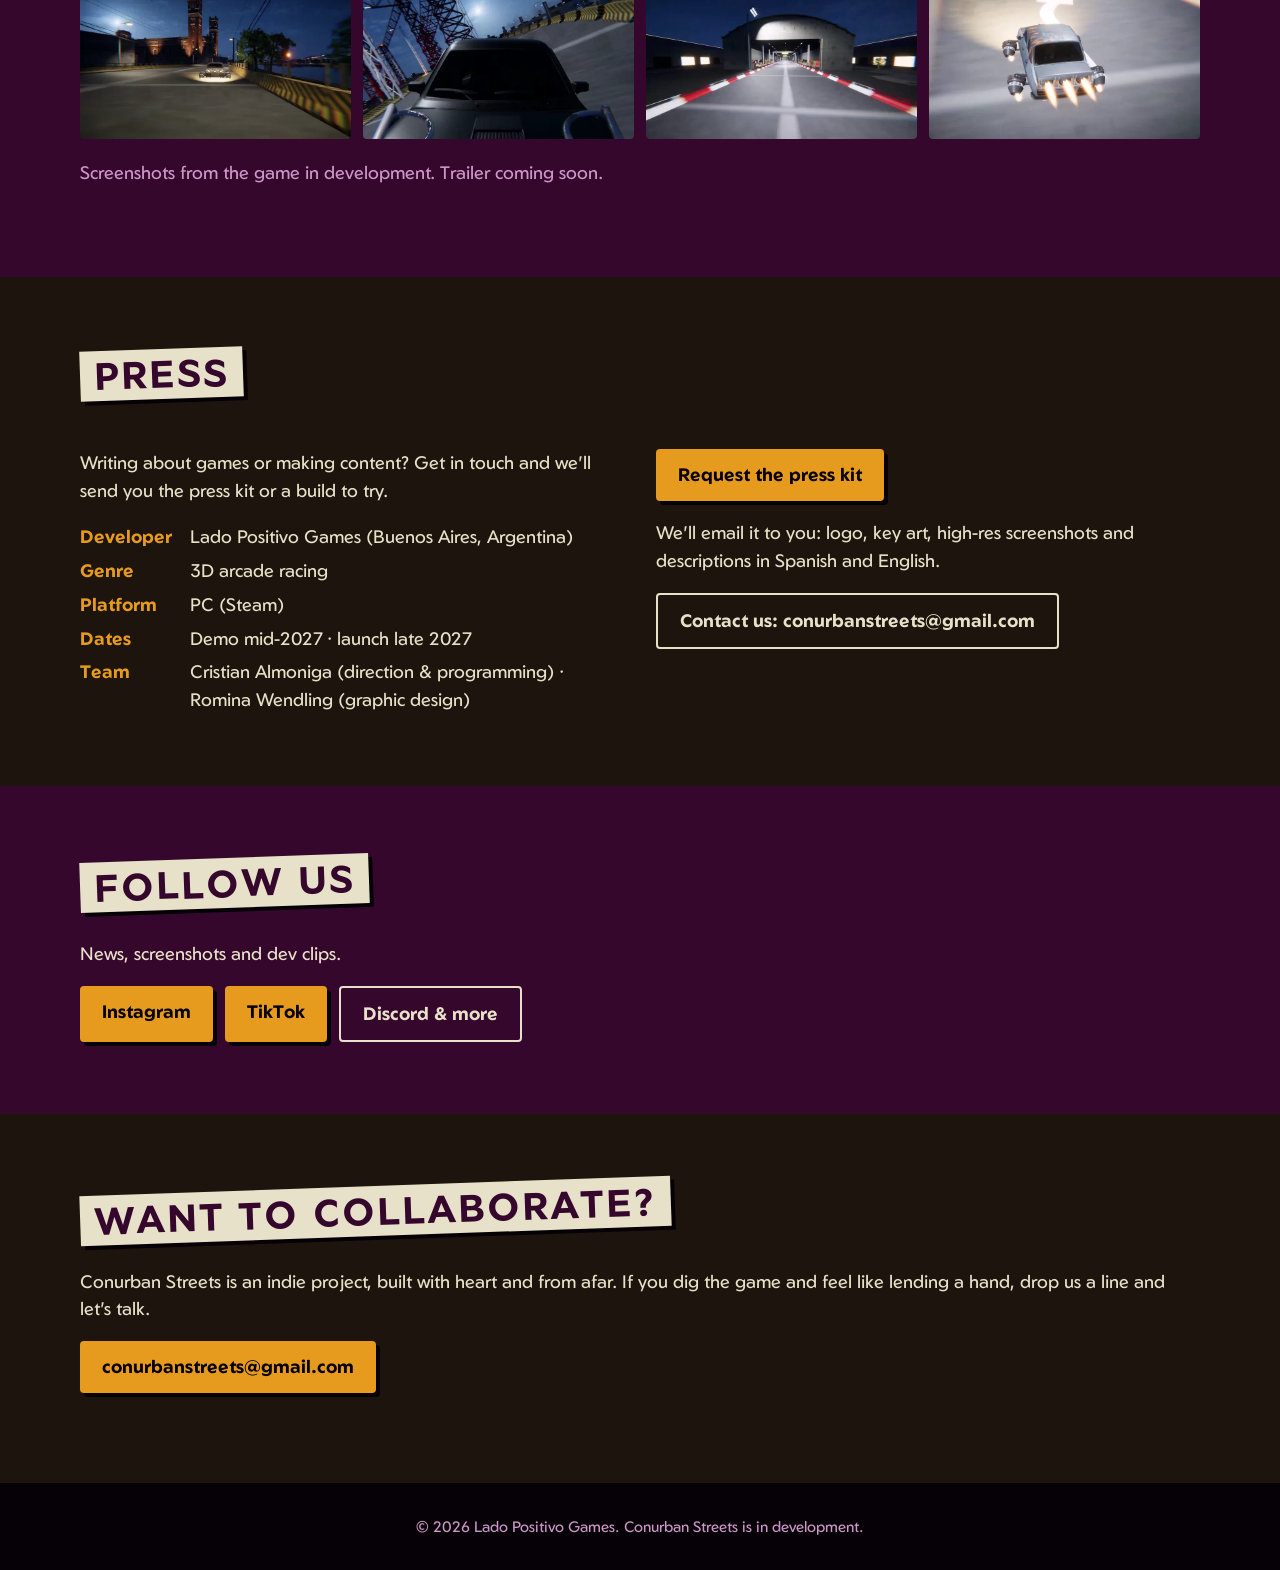
==== commit 7ee191cb: "Qué es: la Ce Diez, autos con ruedas, desbloqueos y mejoras, tráfico y piedras Co-Authored-By: Claud" ====
--- a/en/index.html
+++ b/en/index.html
@@ -72,9 +72,11 @@
     <h2><span class="tira">The game</span></h2>
     <p class="intro">Conurban Streets is an arcade racer set in the suburbs of Buenos Aires, reimagined as a scrappy cyberpunk future. No chrome megacities here: just rusty classics and streets you can almost smell.</p>
     <div class="pilares">
-<article class="pilar"><h3>Fierros nacionales</h3><p>The Reno Doce, the Ciento47 and the Cinco Cero Cuatro: classic Argentine cars, rusted and rebuilt with whatever was lying around.</p></article>
+<article class="pilar"><h3>Fierros nacionales</h3><p>The Reno Doce, the Ciento47, the Cinco Cero Cuatro and the Ce Diez pickup: classic Argentine cars, rusted and rebuilt with whatever was lying around. Some hover on thrusters; others still roll on good old wheels.</p></article>
 <article class="pilar"><h3>Places you know</h3><p>Circuits inspired by real places in the Buenos Aires suburbs, in an improvised retro-futuristic key.</p></article>
 <article class="pilar"><h3>Short, chaotic races</h3><p>Pick-up-and-play arcade handling, rivals that fight for every corner and walls that bite back.</p></article>
+<article class="pilar"><h3>Win and unlock</h3><p>Every circuit you win opens up a new ride in the garage, and every victory adds engine, handling or nitro to the car you race with.</p></article>
+<article class="pilar"><h3>The street won&#x27;t wait</h3><p>Buses that stop wherever they please, trucks hauling trailers and the odd rock dropped from a footbridge that cracks your windshield.</p></article>
 <article class="pilar"><h3>Barrio humor</h3><p>Street signs, murals and local landmarks full of references for anyone who grew up in the conurbano.</p></article>
     </div>
   </div>
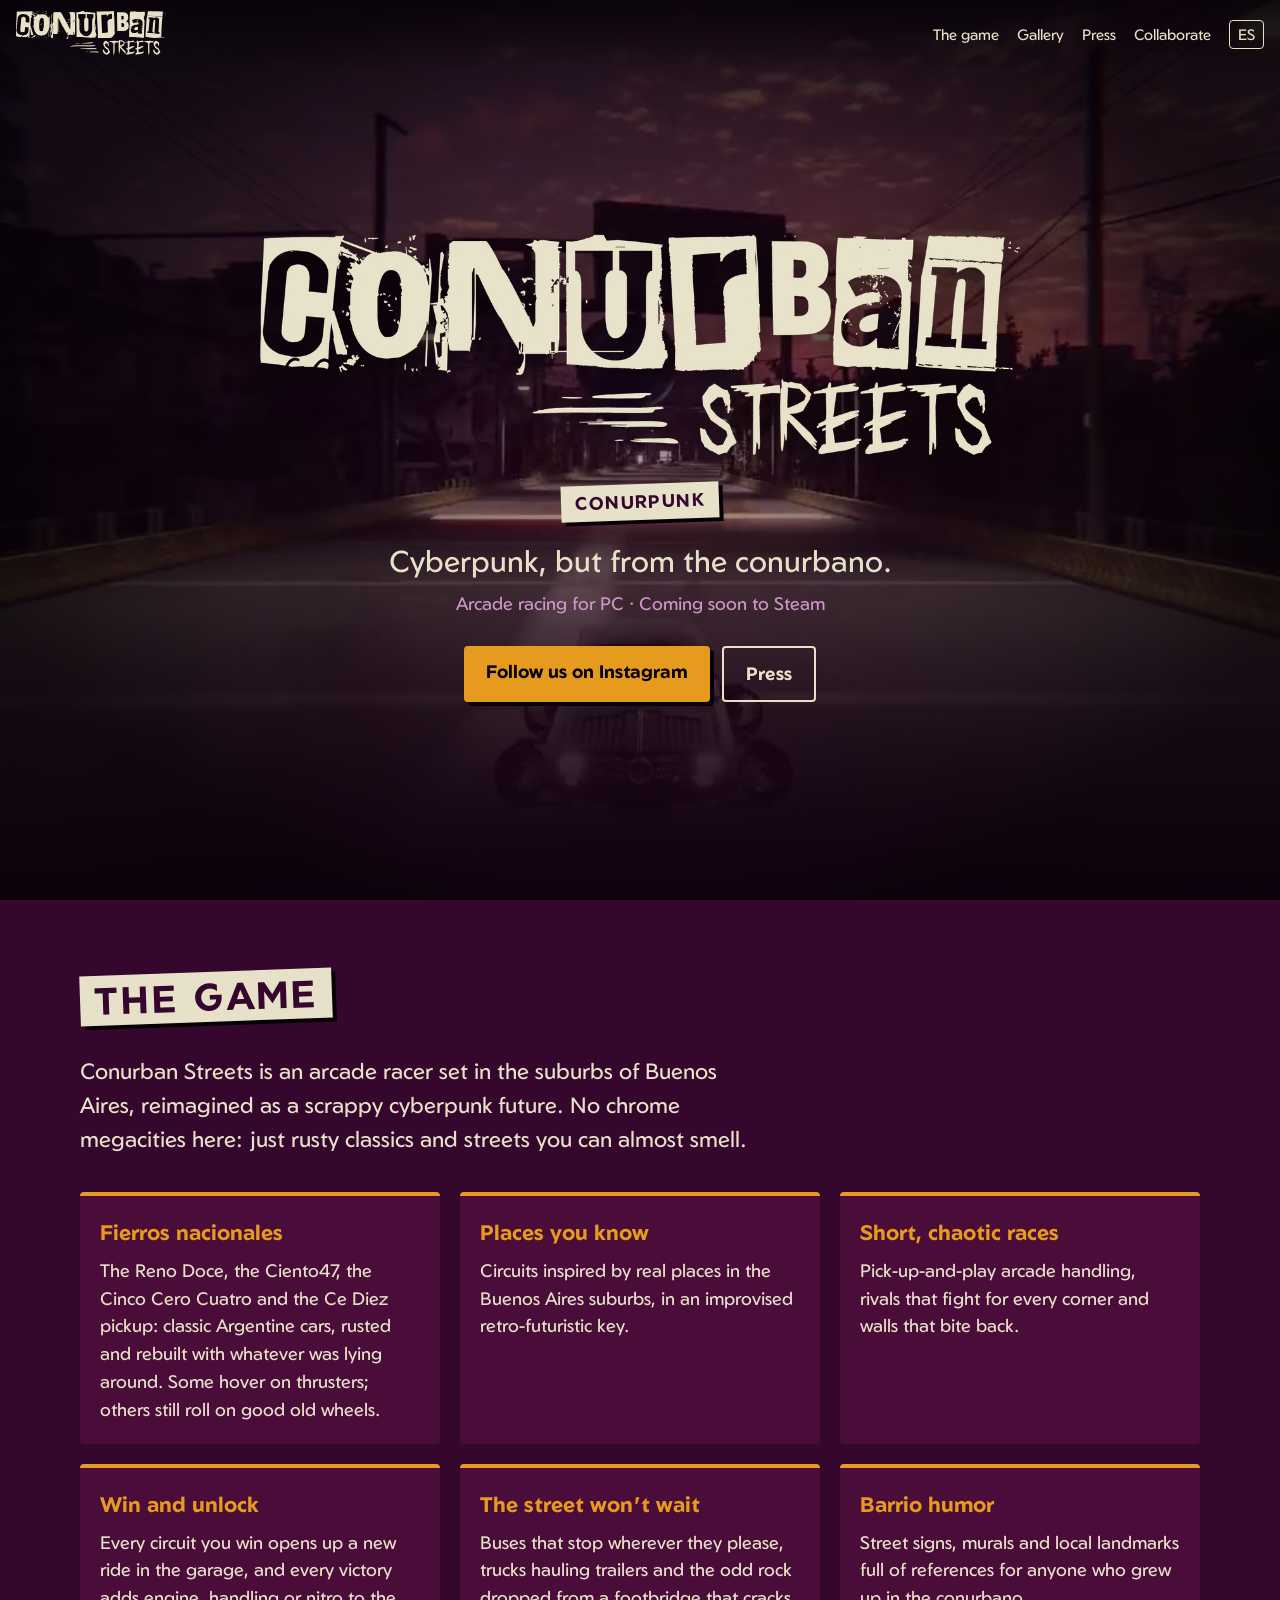
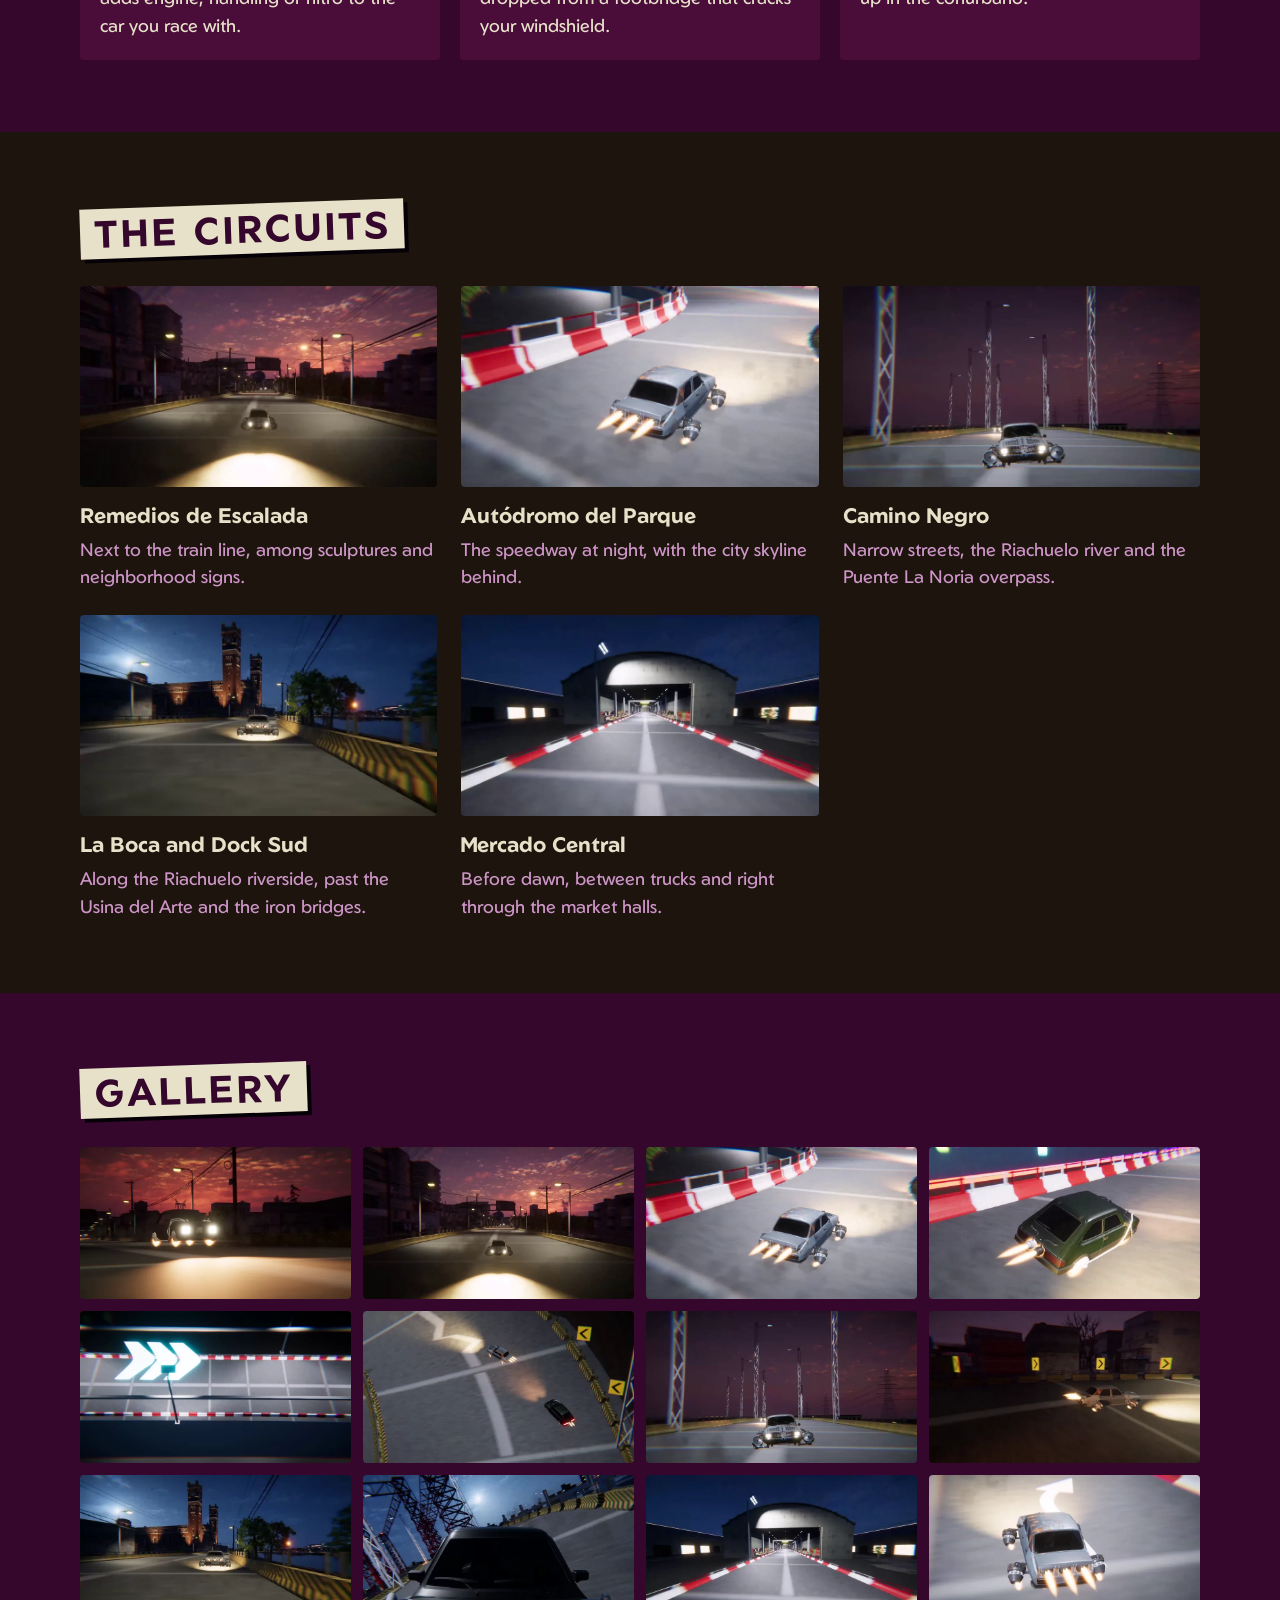
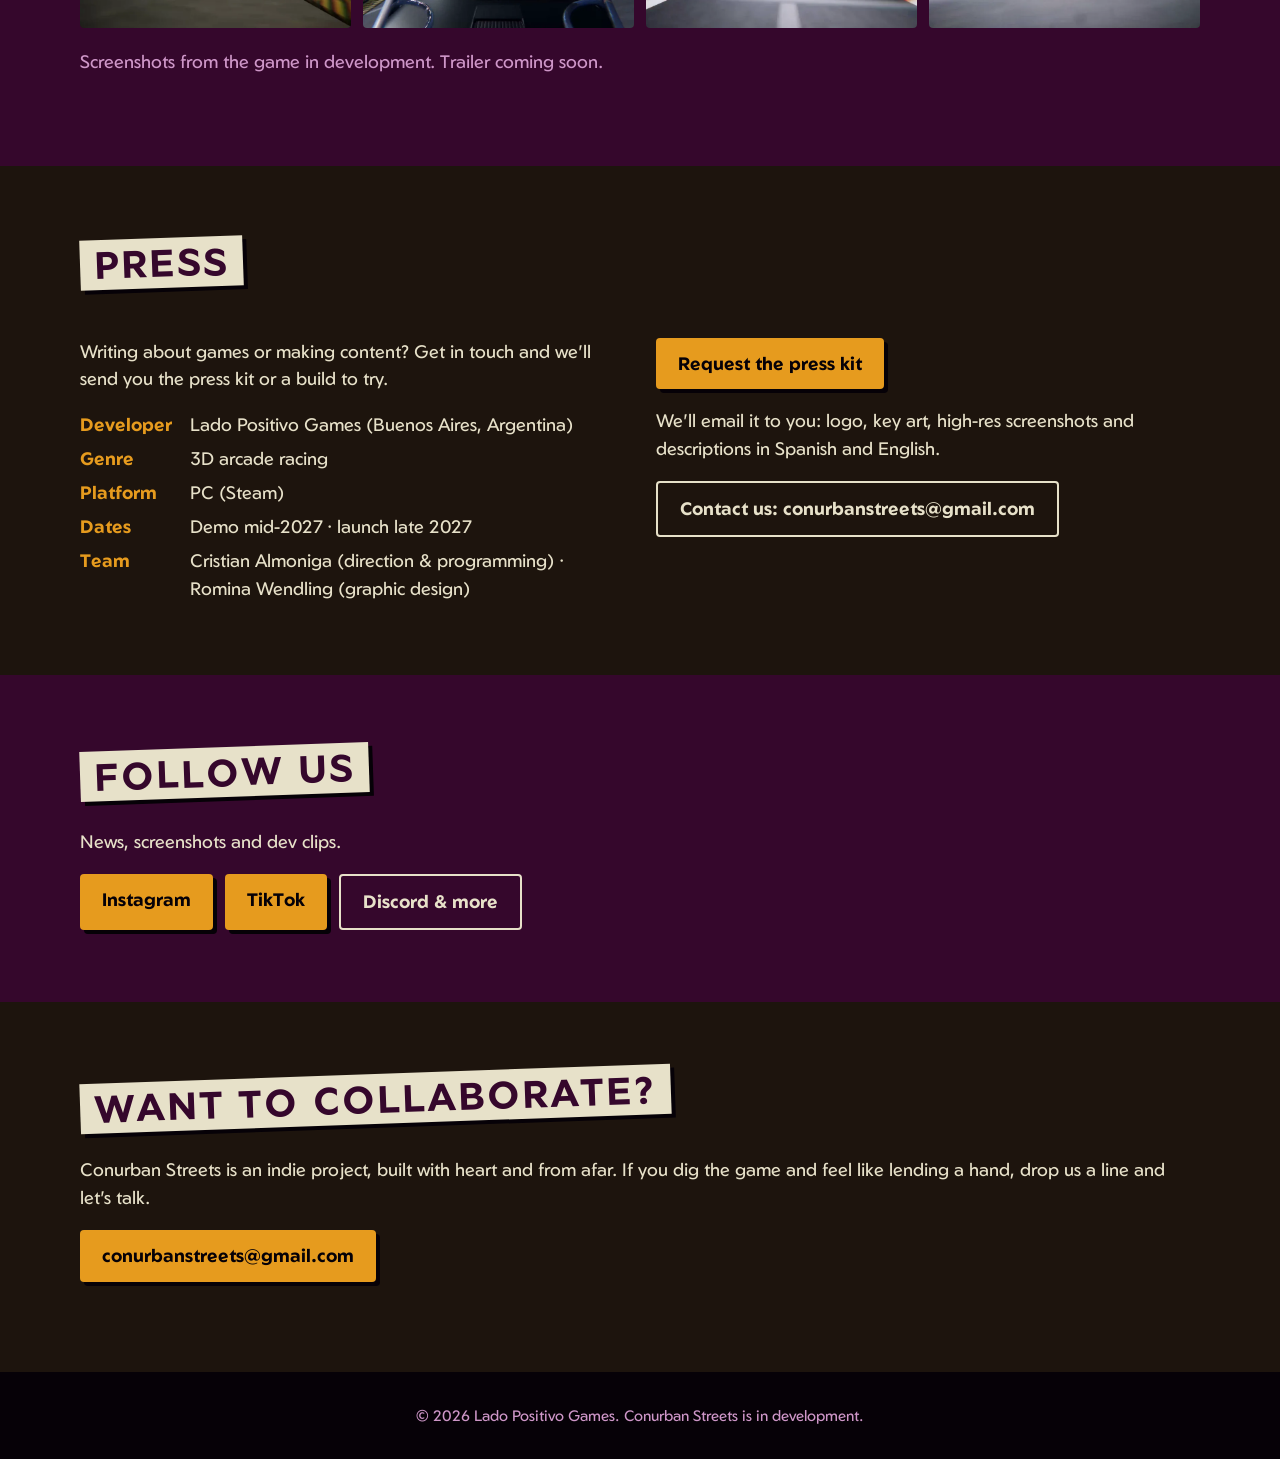
==== commit eb9d1a33: "Qué es: los seis pilares en filas parejas (3 + 3) Co-Authored-By: Claude Opus 5.5 <noreply@anthropic" ====
--- a/en/index.html
+++ b/en/index.html
@@ -35,7 +35,7 @@
 <link rel="preconnect" href="https://fonts.googleapis.com">
 <link rel="preconnect" href="https://fonts.gstatic.com" crossorigin>
 <link href="https://fonts.googleapis.com/css2?family=Geom:wght@400;700&display=swap" rel="stylesheet">
-<link rel="stylesheet" href="../assets/css/estilo.css?v=4a752f48">
+<link rel="stylesheet" href="../assets/css/estilo.css?v=4dfadbdf">
 </head>
 <body>
 <a class="saltar" href="#juego">Skip to content</a>
--- a/assets/css/estilo.css
+++ b/assets/css/estilo.css
@@ -123,7 +123,10 @@
 .alterna { background: var(--asfalto); }
 .intro { font-size: clamp(19px, 2.4vw, 22px); max-width: 760px; margin: 0 0 36px; }
 
-.pilares { display: grid; grid-template-columns: repeat(auto-fit, minmax(240px, 1fr)); gap: 20px; }
+.pilares { display: grid; grid-template-columns: repeat(3, 1fr); gap: 20px; }
+/* Seis pilares: 3 + 3, 2 + 2 + 2 o uno abajo del otro, sin huecos en la última fila. */
+@media (max-width: 900px) { .pilares { grid-template-columns: repeat(2, 1fr); } }
+@media (max-width: 560px) { .pilares { grid-template-columns: 1fr; } }
 .pilar {
   background: rgba(111, 25, 85, .35); border-top: 4px solid var(--naranja);
   padding: 20px; border-radius: 4px;
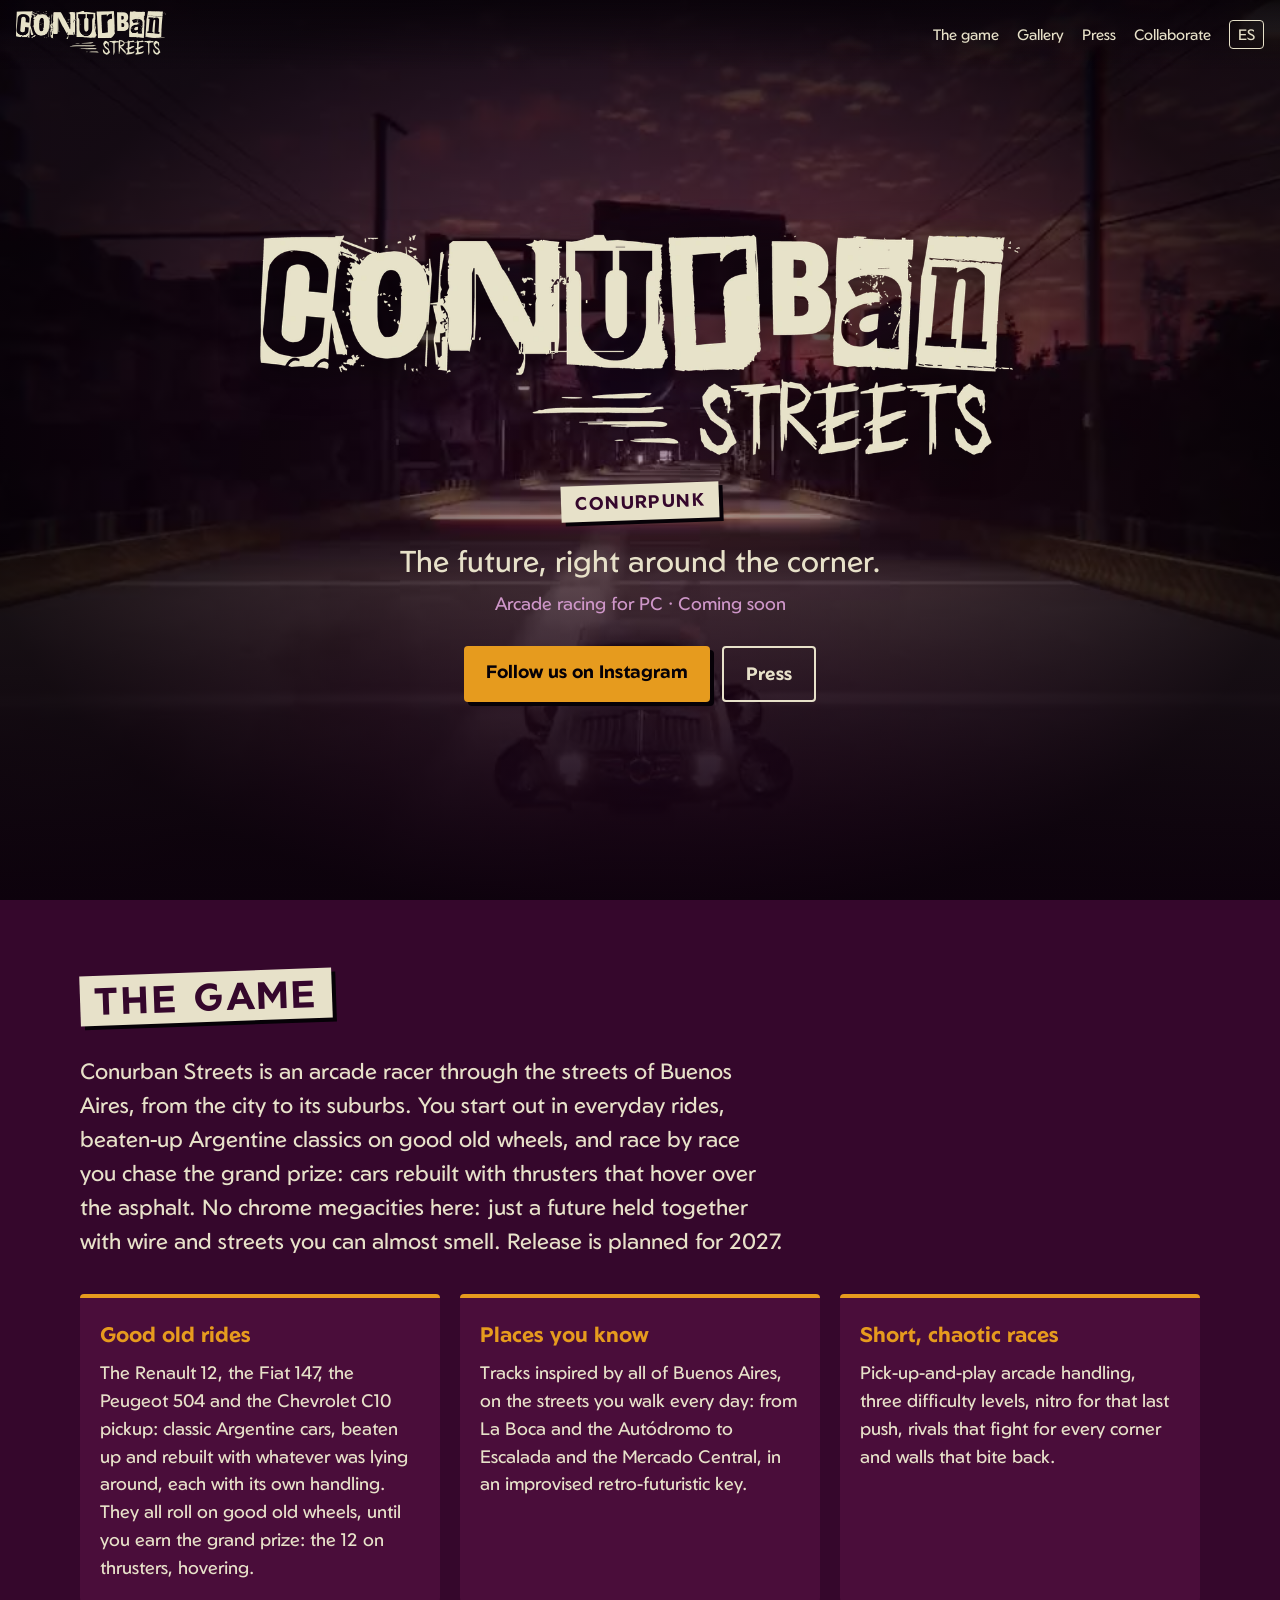
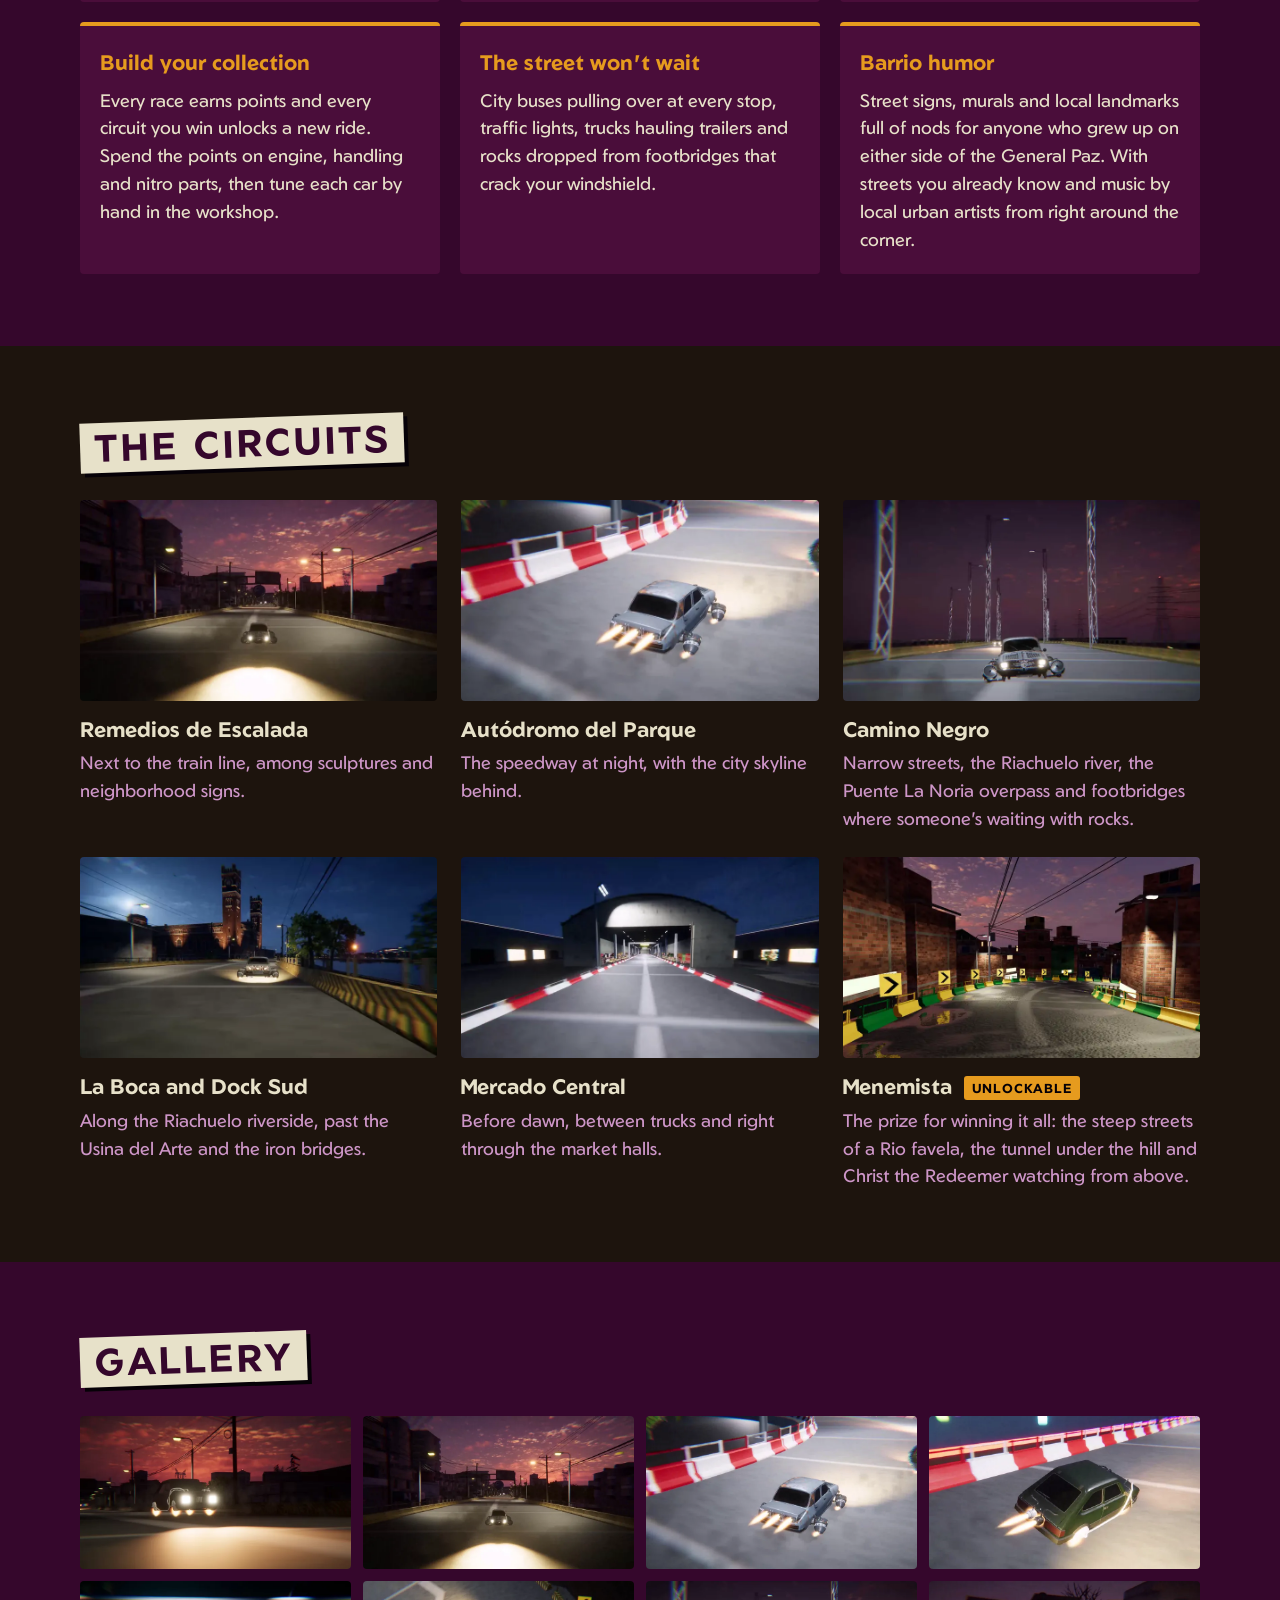
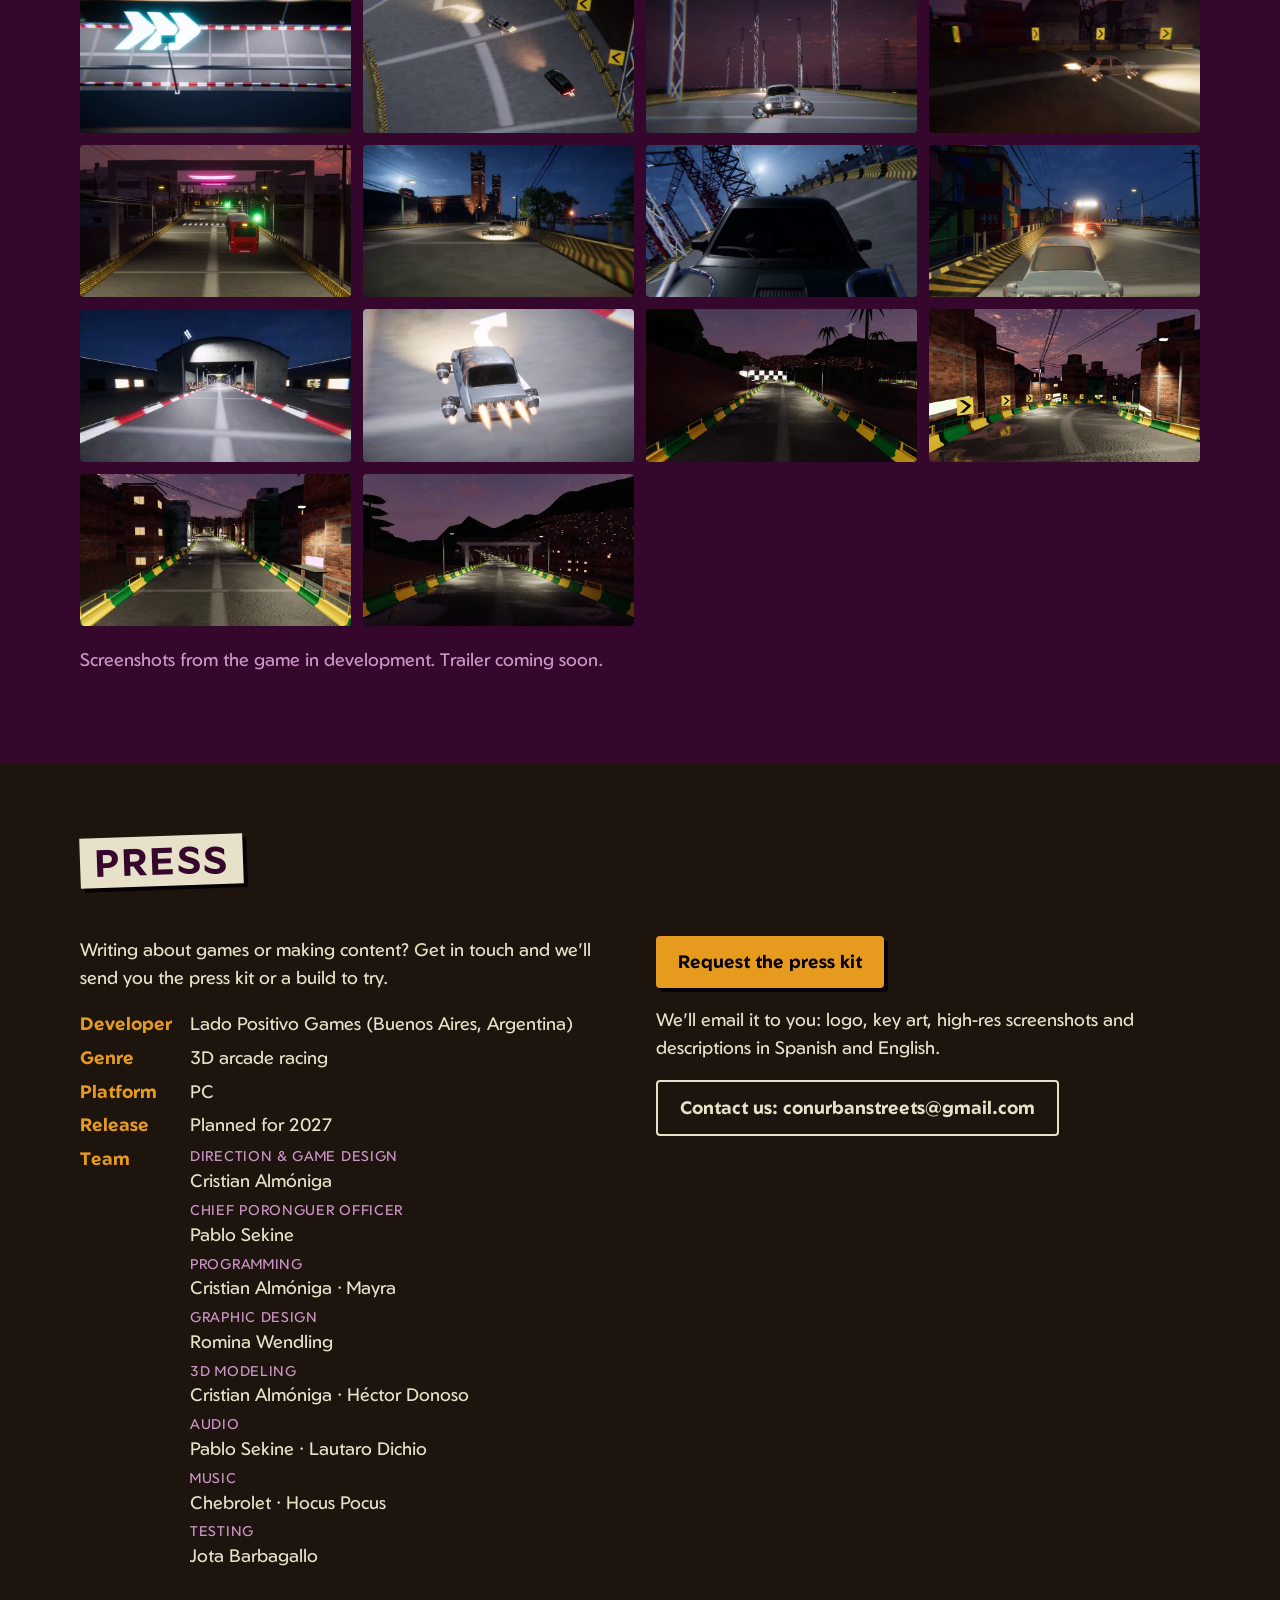
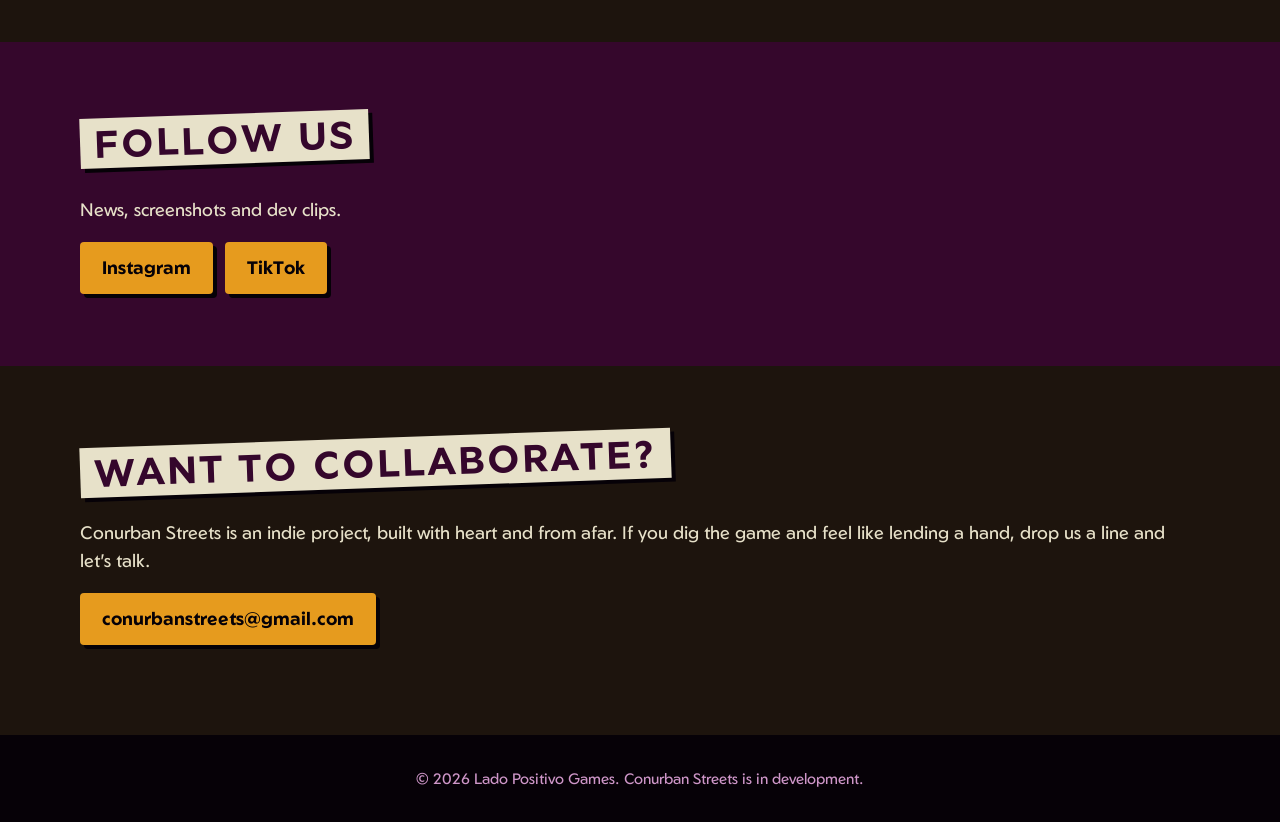
==== commit 811406bc: "Textos nuevos: Buenos Aires entera, lanzamiento 2027 y los autos con su nombre - Subtítulo "El futur" ====
--- a/en/index.html
+++ b/en/index.html
@@ -3,8 +3,8 @@
 <head>
 <meta charset="utf-8">
 <meta name="viewport" content="width=device-width, initial-scale=1">
-<title>Conurban Streets – Arcade racing in the Buenos Aires suburbs</title>
-<meta name="description" content="Arcade racing for PC in a retro-futuristic Buenos Aires suburb. Cyberpunk, but from the conurbano. Coming soon to Steam.">
+<title>Conurban Streets – Arcade racing through the streets of Buenos Aires</title>
+<meta name="description" content="Arcade racing for PC through the streets of Buenos Aires, from the city to its suburbs, with Argentine classics and a future held together with wire. Planned for release in 2027.">
 <link rel="canonical" href="https://crisoalmoniga.github.io/conurban-streets-web/en/">
 <link rel="alternate" hreflang="es" href="https://crisoalmoniga.github.io/conurban-streets-web/">
 <link rel="alternate" hreflang="en" href="https://crisoalmoniga.github.io/conurban-streets-web/en/">
@@ -12,7 +12,7 @@
 <meta property="og:type" content="website">
 <meta property="og:site_name" content="Conurban Streets">
 <meta property="og:title" content="Conurban Streets">
-<meta property="og:description" content="Arcade racing for PC in a retro-futuristic Buenos Aires suburb. Cyberpunk, but from the conurbano. Coming soon to Steam.">
+<meta property="og:description" content="Arcade racing for PC through the streets of Buenos Aires, from the city to its suburbs, with Argentine classics and a future held together with wire. Planned for release in 2027.">
 <meta property="og:image" content="https://crisoalmoniga.github.io/conurban-streets-web/assets/img/og.jpg">
 <meta property="og:image:width" content="1200">
 <meta property="og:image:height" content="630">
@@ -22,7 +22,7 @@
 <meta property="og:locale:alternate" content="es_AR">
 <meta name="twitter:card" content="summary_large_image">
 <meta name="twitter:title" content="Conurban Streets">
-<meta name="twitter:description" content="Arcade racing for PC in a retro-futuristic Buenos Aires suburb. Cyberpunk, but from the conurbano. Coming soon to Steam.">
+<meta name="twitter:description" content="Arcade racing for PC through the streets of Buenos Aires, from the city to its suburbs, with Argentine classics and a future held together with wire. Planned for release in 2027.">
 <meta name="twitter:image" content="https://crisoalmoniga.github.io/conurban-streets-web/assets/img/og.jpg">
 <meta name="theme-color" content="#35072C">
 <meta name="color-scheme" content="dark">
@@ -31,11 +31,11 @@
 <link rel="apple-touch-icon" href="../assets/img/apple-touch-icon.png">
 <link rel="manifest" href="../site.webmanifest">
 <link rel="preload" as="image" href="../assets/video/loop_poster.jpg">
-<script type="application/ld+json">{"@context": "https://schema.org", "@type": "VideoGame", "name": "Conurban Streets", "url": "https://crisoalmoniga.github.io/conurban-streets-web/en/", "description": "Arcade racing for PC in a retro-futuristic Buenos Aires suburb. Cyberpunk, but from the conurbano. Coming soon to Steam.", "image": "https://crisoalmoniga.github.io/conurban-streets-web/assets/img/og.jpg", "inLanguage": "en", "genre": ["Racing", "Arcade"], "gamePlatform": "PC", "operatingSystem": "Windows", "playMode": "SinglePlayer", "author": {"@type": "Organization", "name": "Lado Positivo Games", "email": "conurbanstreets@gmail.com"}, "sameAs": ["https://www.instagram.com/conurbanstreets/", "https://www.tiktok.com/@conurbanstreets"]}</script>
+<script type="application/ld+json">{"@context": "https://schema.org", "@type": "VideoGame", "name": "Conurban Streets", "url": "https://crisoalmoniga.github.io/conurban-streets-web/en/", "description": "Arcade racing for PC through the streets of Buenos Aires, from the city to its suburbs, with Argentine classics and a future held together with wire. Planned for release in 2027.", "image": "https://crisoalmoniga.github.io/conurban-streets-web/assets/img/og.jpg", "inLanguage": "en", "genre": ["Racing", "Arcade"], "gamePlatform": "PC", "operatingSystem": "Windows", "playMode": "SinglePlayer", "author": {"@type": "Organization", "name": "Lado Positivo Games", "email": "conurbanstreets@gmail.com"}, "sameAs": ["https://www.instagram.com/conurbanstreets/", "https://www.tiktok.com/@conurbanstreets"]}</script>
 <link rel="preconnect" href="https://fonts.googleapis.com">
 <link rel="preconnect" href="https://fonts.gstatic.com" crossorigin>
 <link href="https://fonts.googleapis.com/css2?family=Geom:wght@400;700&display=swap" rel="stylesheet">
-<link rel="stylesheet" href="../assets/css/estilo.css?v=4dfadbdf">
+<link rel="stylesheet" href="../assets/css/estilo.css?v=8b0b002f">
 </head>
 <body>
 <a class="saltar" href="#juego">Skip to content</a>
@@ -58,8 +58,8 @@
   <div>
     <h1 style="margin:0"><img class="logo" src="../assets/img/logo_1200.webp" alt="Conurban Streets" width="1200" height="388"></h1>
     <span class="tira">Conurpunk</span>
-    <p class="lema">Cyberpunk, but from the conurbano.</p>
-    <p class="bajada">Arcade racing for PC · Coming soon to Steam</p>
+    <p class="lema">The future, right around the corner.</p>
+    <p class="bajada">Arcade racing for PC · Coming soon</p>
     <div class="botones">
       <a class="boton" href="https://www.instagram.com/conurbanstreets/" rel="noopener" target="_blank">Follow us on Instagram</a>
       <a class="boton secundario" href="#prensa">Press</a>
@@ -70,14 +70,14 @@
 <section id="juego">
   <div class="contenedor">
     <h2><span class="tira">The game</span></h2>
-    <p class="intro">Conurban Streets is an arcade racer set in the suburbs of Buenos Aires, reimagined as a scrappy cyberpunk future. No chrome megacities here: just rusty classics and streets you can almost smell.</p>
+    <p class="intro">Conurban Streets is an arcade racer through the streets of Buenos Aires, from the city to its suburbs. You start out in everyday rides, beaten-up Argentine classics on good old wheels, and race by race you chase the grand prize: cars rebuilt with thrusters that hover over the asphalt. No chrome megacities here: just a future held together with wire and streets you can almost smell. Release is planned for 2027.</p>
     <div class="pilares">
-<article class="pilar"><h3>Fierros nacionales</h3><p>The Reno Doce, the Ciento47, the Cinco Cero Cuatro and the Ce Diez pickup: classic Argentine cars, rusted and rebuilt with whatever was lying around. Some hover on thrusters; others still roll on good old wheels.</p></article>
-<article class="pilar"><h3>Places you know</h3><p>Circuits inspired by real places in the Buenos Aires suburbs, in an improvised retro-futuristic key.</p></article>
-<article class="pilar"><h3>Short, chaotic races</h3><p>Pick-up-and-play arcade handling, rivals that fight for every corner and walls that bite back.</p></article>
-<article class="pilar"><h3>Win and unlock</h3><p>Every circuit you win opens up a new ride in the garage, and every victory adds engine, handling or nitro to the car you race with.</p></article>
-<article class="pilar"><h3>The street won&#x27;t wait</h3><p>Buses that stop wherever they please, trucks hauling trailers and the odd rock dropped from a footbridge that cracks your windshield.</p></article>
-<article class="pilar"><h3>Barrio humor</h3><p>Street signs, murals and local landmarks full of references for anyone who grew up in the conurbano.</p></article>
+<article class="pilar"><h3>Good old rides</h3><p>The Renault 12, the Fiat 147, the Peugeot 504 and the Chevrolet C10 pickup: classic Argentine cars, beaten up and rebuilt with whatever was lying around, each with its own handling. They all roll on good old wheels, until you earn the grand prize: the 12 on thrusters, hovering.</p></article>
+<article class="pilar"><h3>Places you know</h3><p>Tracks inspired by all of Buenos Aires, on the streets you walk every day: from La Boca and the Autódromo to Escalada and the Mercado Central, in an improvised retro-futuristic key.</p></article>
+<article class="pilar"><h3>Short, chaotic races</h3><p>Pick-up-and-play arcade handling, three difficulty levels, nitro for that last push, rivals that fight for every corner and walls that bite back.</p></article>
+<article class="pilar"><h3>Build your collection</h3><p>Every race earns points and every circuit you win unlocks a new ride. Spend the points on engine, handling and nitro parts, then tune each car by hand in the workshop.</p></article>
+<article class="pilar"><h3>The street won&#x27;t wait</h3><p>City buses pulling over at every stop, traffic lights, trucks hauling trailers and rocks dropped from footbridges that crack your windshield.</p></article>
+<article class="pilar"><h3>Barrio humor</h3><p>Street signs, murals and local landmarks full of nods for anyone who grew up on either side of the General Paz. With streets you already know and music by local urban artists from right around the corner.</p></article>
     </div>
   </div>
 </section>
@@ -88,9 +88,10 @@
     <div class="pistas">
 <article class="pista"><img src="../assets/img/02_escalada_reno_800.webp" alt="" loading="lazy" width="800" height="450"><h3>Remedios de Escalada</h3><p>Next to the train line, among sculptures and neighborhood signs.</p></article>
 <article class="pista"><img src="../assets/img/03_autodromo_turbinas_800.webp" alt="" loading="lazy" width="800" height="450"><h3>Autódromo del Parque</h3><p>The speedway at night, with the city skyline behind.</p></article>
-<article class="pista"><img src="../assets/img/07_caminonegro_autopista_800.webp" alt="" loading="lazy" width="800" height="450"><h3>Camino Negro</h3><p>Narrow streets, the Riachuelo river and the Puente La Noria overpass.</p></article>
+<article class="pista"><img src="../assets/img/07_caminonegro_autopista_800.webp" alt="" loading="lazy" width="800" height="450"><h3>Camino Negro</h3><p>Narrow streets, the Riachuelo river, the Puente La Noria overpass and footbridges where someone&#x27;s waiting with rocks.</p></article>
 <article class="pista"><img src="../assets/img/09_docksud_usina_800.webp" alt="" loading="lazy" width="800" height="450"><h3>La Boca and Dock Sud</h3><p>Along the Riachuelo riverside, past the Usina del Arte and the iron bridges.</p></article>
 <article class="pista"><img src="../assets/img/11_mercado_nave_800.webp" alt="" loading="lazy" width="800" height="450"><h3>Mercado Central</h3><p>Before dawn, between trucks and right through the market halls.</p></article>
+<article class="pista"><img src="../assets/img/14_menemista_favela_800.webp" alt="" loading="lazy" width="800" height="450"><h3>Menemista <span class="etiqueta">Unlockable</span></h3><p>The prize for winning it all: the steep streets of a Rio favela, the tunnel under the hill and Christ the Redeemer watching from above.</p></article>
     </div>
   </div>
 </section>
@@ -99,18 +100,24 @@
   <div class="contenedor">
     <h2><span class="tira">Gallery</span></h2>
     <div class="galeria">
-<button type="button" data-grande="../assets/img/01_escalada_atardecer_1600.webp" aria-label="A Ciento47 with its headlights on under a red sunset sky in Escalada"><img src="../assets/img/01_escalada_atardecer_800.webp" alt="A Ciento47 with its headlights on under a red sunset sky in Escalada" loading="lazy" width="800" height="450"></button>
-<button type="button" data-grande="../assets/img/02_escalada_reno_1600.webp" aria-label="The Reno Doce head-on along an avenue in Escalada at dusk"><img src="../assets/img/02_escalada_reno_800.webp" alt="The Reno Doce head-on along an avenue in Escalada at dusk" loading="lazy" width="800" height="450"></button>
-<button type="button" data-grande="../assets/img/03_autodromo_turbinas_1600.webp" aria-label="The Reno Doce at full thrust next to the red-and-white barriers of the speedway"><img src="../assets/img/03_autodromo_turbinas_800.webp" alt="The Reno Doce at full thrust next to the red-and-white barriers of the speedway" loading="lazy" width="800" height="450"></button>
-<button type="button" data-grande="../assets/img/04_autodromo_ciento47_1600.webp" aria-label="A green Ciento47 with thrusters through a speedway corner"><img src="../assets/img/04_autodromo_ciento47_800.webp" alt="A green Ciento47 with thrusters through a speedway corner" loading="lazy" width="800" height="450"></button>
+<button type="button" data-grande="../assets/img/01_escalada_atardecer_1600.webp" aria-label="A Fiat 147 with its headlights on under a red sunset sky in Escalada"><img src="../assets/img/01_escalada_atardecer_800.webp" alt="A Fiat 147 with its headlights on under a red sunset sky in Escalada" loading="lazy" width="800" height="450"></button>
+<button type="button" data-grande="../assets/img/02_escalada_reno_1600.webp" aria-label="The Renault 12 head-on along an avenue in Escalada at dusk"><img src="../assets/img/02_escalada_reno_800.webp" alt="The Renault 12 head-on along an avenue in Escalada at dusk" loading="lazy" width="800" height="450"></button>
+<button type="button" data-grande="../assets/img/03_autodromo_turbinas_1600.webp" aria-label="The Renault 12 at full thrust next to the red-and-white barriers of the speedway"><img src="../assets/img/03_autodromo_turbinas_800.webp" alt="The Renault 12 at full thrust next to the red-and-white barriers of the speedway" loading="lazy" width="800" height="450"></button>
+<button type="button" data-grande="../assets/img/04_autodromo_ciento47_1600.webp" aria-label="A green Fiat 147 with thrusters through a speedway corner"><img src="../assets/img/04_autodromo_ciento47_800.webp" alt="A green Fiat 147 with thrusters through a speedway corner" loading="lazy" width="800" height="450"></button>
 <button type="button" data-grande="../assets/img/05_autodromo_neon_1600.webp" aria-label="Neon arrows over the speedway track"><img src="../assets/img/05_autodromo_neon_800.webp" alt="Neon arrows over the speedway track" loading="lazy" width="800" height="450"></button>
 <button type="button" data-grande="../assets/img/06_caminonegro_curva_1600.webp" aria-label="Two cars in a tight corner in Camino Negro, seen from a drone"><img src="../assets/img/06_caminonegro_curva_800.webp" alt="Two cars in a tight corner in Camino Negro, seen from a drone" loading="lazy" width="800" height="450"></button>
-<button type="button" data-grande="../assets/img/07_caminonegro_autopista_1600.webp" aria-label="The Reno Doce on the Camino Negro highway, between high-voltage towers"><img src="../assets/img/07_caminonegro_autopista_800.webp" alt="The Reno Doce on the Camino Negro highway, between high-voltage towers" loading="lazy" width="800" height="450"></button>
-<button type="button" data-grande="../assets/img/08_caminonegro_chevrones_1600.webp" aria-label="The Reno Doce with thrusters between curve signs in Camino Negro"><img src="../assets/img/08_caminonegro_chevrones_800.webp" alt="The Reno Doce with thrusters between curve signs in Camino Negro" loading="lazy" width="800" height="450"></button>
+<button type="button" data-grande="../assets/img/07_caminonegro_autopista_1600.webp" aria-label="The Renault 12 on the Camino Negro highway, between high-voltage towers"><img src="../assets/img/07_caminonegro_autopista_800.webp" alt="The Renault 12 on the Camino Negro highway, between high-voltage towers" loading="lazy" width="800" height="450"></button>
+<button type="button" data-grande="../assets/img/08_caminonegro_chevrones_1600.webp" aria-label="The Renault 12 with thrusters between curve signs in Camino Negro"><img src="../assets/img/08_caminonegro_chevrones_800.webp" alt="The Renault 12 with thrusters between curve signs in Camino Negro" loading="lazy" width="800" height="450"></button>
+<button type="button" data-grande="../assets/img/17_caminonegro_colectivo_1600.webp" aria-label="A 160 bus stopping at the traffic light under a neon gantry in Camino Negro"><img src="../assets/img/17_caminonegro_colectivo_800.webp" alt="A 160 bus stopping at the traffic light under a neon gantry in Camino Negro" loading="lazy" width="800" height="450"></button>
 <button type="button" data-grande="../assets/img/09_docksud_usina_1600.webp" aria-label="The Usina del Arte lit up at night in Dock Sud, with a car on the track"><img src="../assets/img/09_docksud_usina_800.webp" alt="The Usina del Arte lit up at night in Dock Sud, with a car on the track" loading="lazy" width="800" height="450"></button>
 <button type="button" data-grande="../assets/img/10_docksud_puente_1600.webp" aria-label="Crossing the red iron bridge over the Riachuelo"><img src="../assets/img/10_docksud_puente_800.webp" alt="Crossing the red iron bridge over the Riachuelo" loading="lazy" width="800" height="450"></button>
+<button type="button" data-grande="../assets/img/18_docksud_laboca_1600.webp" aria-label="A car between colorful tenement houses in La Boca, with a bus coming the other way"><img src="../assets/img/18_docksud_laboca_800.webp" alt="A car between colorful tenement houses in La Boca, with a bus coming the other way" loading="lazy" width="800" height="450"></button>
 <button type="button" data-grande="../assets/img/11_mercado_nave_1600.webp" aria-label="The track heads into one of the Mercado Central halls"><img src="../assets/img/11_mercado_nave_800.webp" alt="The track heads into one of the Mercado Central halls" loading="lazy" width="800" height="450"></button>
-<button type="button" data-grande="../assets/img/12_mercado_turbinas_1600.webp" aria-label="The Reno Doce at full thrust in the Mercado Central"><img src="../assets/img/12_mercado_turbinas_800.webp" alt="The Reno Doce at full thrust in the Mercado Central" loading="lazy" width="800" height="450"></button>
+<button type="button" data-grande="../assets/img/12_mercado_turbinas_1600.webp" aria-label="The Renault 12 at full thrust in the Mercado Central"><img src="../assets/img/12_mercado_turbinas_800.webp" alt="The Renault 12 at full thrust in the Mercado Central" loading="lazy" width="800" height="450"></button>
+<button type="button" data-grande="../assets/img/13_menemista_largada_1600.webp" aria-label="The Menemista starting line at sunset, with palm trees and Christ the Redeemer on the hill"><img src="../assets/img/13_menemista_largada_800.webp" alt="The Menemista starting line at sunset, with palm trees and Christ the Redeemer on the hill" loading="lazy" width="800" height="450"></button>
+<button type="button" data-grande="../assets/img/14_menemista_favela_1600.webp" aria-label="Downhill between bare-brick houses, power lines and curve signs in the favela"><img src="../assets/img/14_menemista_favela_800.webp" alt="Downhill between bare-brick houses, power lines and curve signs in the favela" loading="lazy" width="800" height="450"></button>
+<button type="button" data-grande="../assets/img/15_menemista_subida_1600.webp" aria-label="Climbing through the favela along the green-and-yellow guardrail"><img src="../assets/img/15_menemista_subida_800.webp" alt="Climbing through the favela along the green-and-yellow guardrail" loading="lazy" width="800" height="450"></button>
+<button type="button" data-grande="../assets/img/16_menemista_tunel_1600.webp" aria-label="Coming out of the tunnel under the hill, with the favela lit up behind"><img src="../assets/img/16_menemista_tunel_800.webp" alt="Coming out of the tunnel under the hill, with the favela lit up behind" loading="lazy" width="800" height="450"></button>
     </div>
     <p class="nota">Screenshots from the game in development. Trailer coming soon.</p>
   </div>
@@ -129,9 +136,9 @@
         <dl class="ficha">
 <dt>Developer</dt><dd>Lado Positivo Games (Buenos Aires, Argentina)</dd>
 <dt>Genre</dt><dd>3D arcade racing</dd>
-<dt>Platform</dt><dd>PC (Steam)</dd>
-<dt>Dates</dt><dd>Demo mid-2027 · launch late 2027</dd>
-<dt>Team</dt><dd>Cristian Almoniga (direction &amp; programming) · Romina Wendling (graphic design)</dd>
+<dt>Platform</dt><dd>PC</dd>
+<dt>Release</dt><dd>Planned for 2027</dd>
+<dt>Team</dt><dd><ul class="equipo"><li><span class="rol">Direction &amp; game design</span> Cristian Almóniga</li><li><span class="rol">Chief Poronguer Officer</span> Pablo Sekine</li><li><span class="rol">Programming</span> Cristian Almóniga · Mayra</li><li><span class="rol">Graphic design</span> Romina Wendling</li><li><span class="rol">3D modeling</span> Cristian Almóniga · Héctor Donoso</li><li><span class="rol">Audio</span> Pablo Sekine · Lautaro Dichio</li><li><span class="rol">Music</span> Chebrolet · Hocus Pocus</li><li><span class="rol">Testing</span> Jota Barbagallo</li></ul></dd>
         </dl>
       </div>
       <div>
@@ -150,7 +157,6 @@
     <div class="redes">
       <a class="boton" href="https://www.instagram.com/conurbanstreets/" rel="noopener" target="_blank">Instagram</a>
       <a class="boton" href="https://www.tiktok.com/@conurbanstreets" rel="noopener" target="_blank">TikTok</a>
-      <a class="boton secundario" href="https://linktr.ee/conurbanstreets" rel="noopener" target="_blank">Discord & more</a>
     </div>
   </div>
 </section>
--- a/assets/css/estilo.css
+++ b/assets/css/estilo.css
@@ -138,6 +138,10 @@
 .pista img { aspect-ratio: 16 / 9; object-fit: cover; width: 100%; border-radius: 4px; }
 .pista h3 { margin: 12px 0 4px; }
 .pista p { margin: 0; color: var(--rosa); }
+.pista .etiqueta {
+  display: inline-block; vertical-align: middle; margin-left: 6px; padding: 2px 8px; border-radius: 3px;
+  background: var(--naranja); color: var(--negro); font-size: 13px; letter-spacing: .06em; text-transform: uppercase;
+}
 
 .galeria { display: grid; grid-template-columns: repeat(auto-fill, minmax(260px, 1fr)); gap: 12px; }
 .galeria button { padding: 0; border: 0; background: none; cursor: zoom-in; }
@@ -155,6 +159,9 @@
 .ficha { margin: 0; display: grid; grid-template-columns: max-content 1fr; gap: 6px 18px; }
 .ficha dt { color: var(--naranja); font-weight: 700; }
 .ficha dd { margin: 0; }
+.equipo { list-style: none; margin: 0; padding: 0; }
+.equipo li + li { margin-top: 4px; }
+.equipo .rol { display: block; font-size: 14px; color: var(--rosa); text-transform: uppercase; letter-spacing: .05em; }
 
 
 .redes { display: flex; flex-wrap: wrap; gap: 12px; }
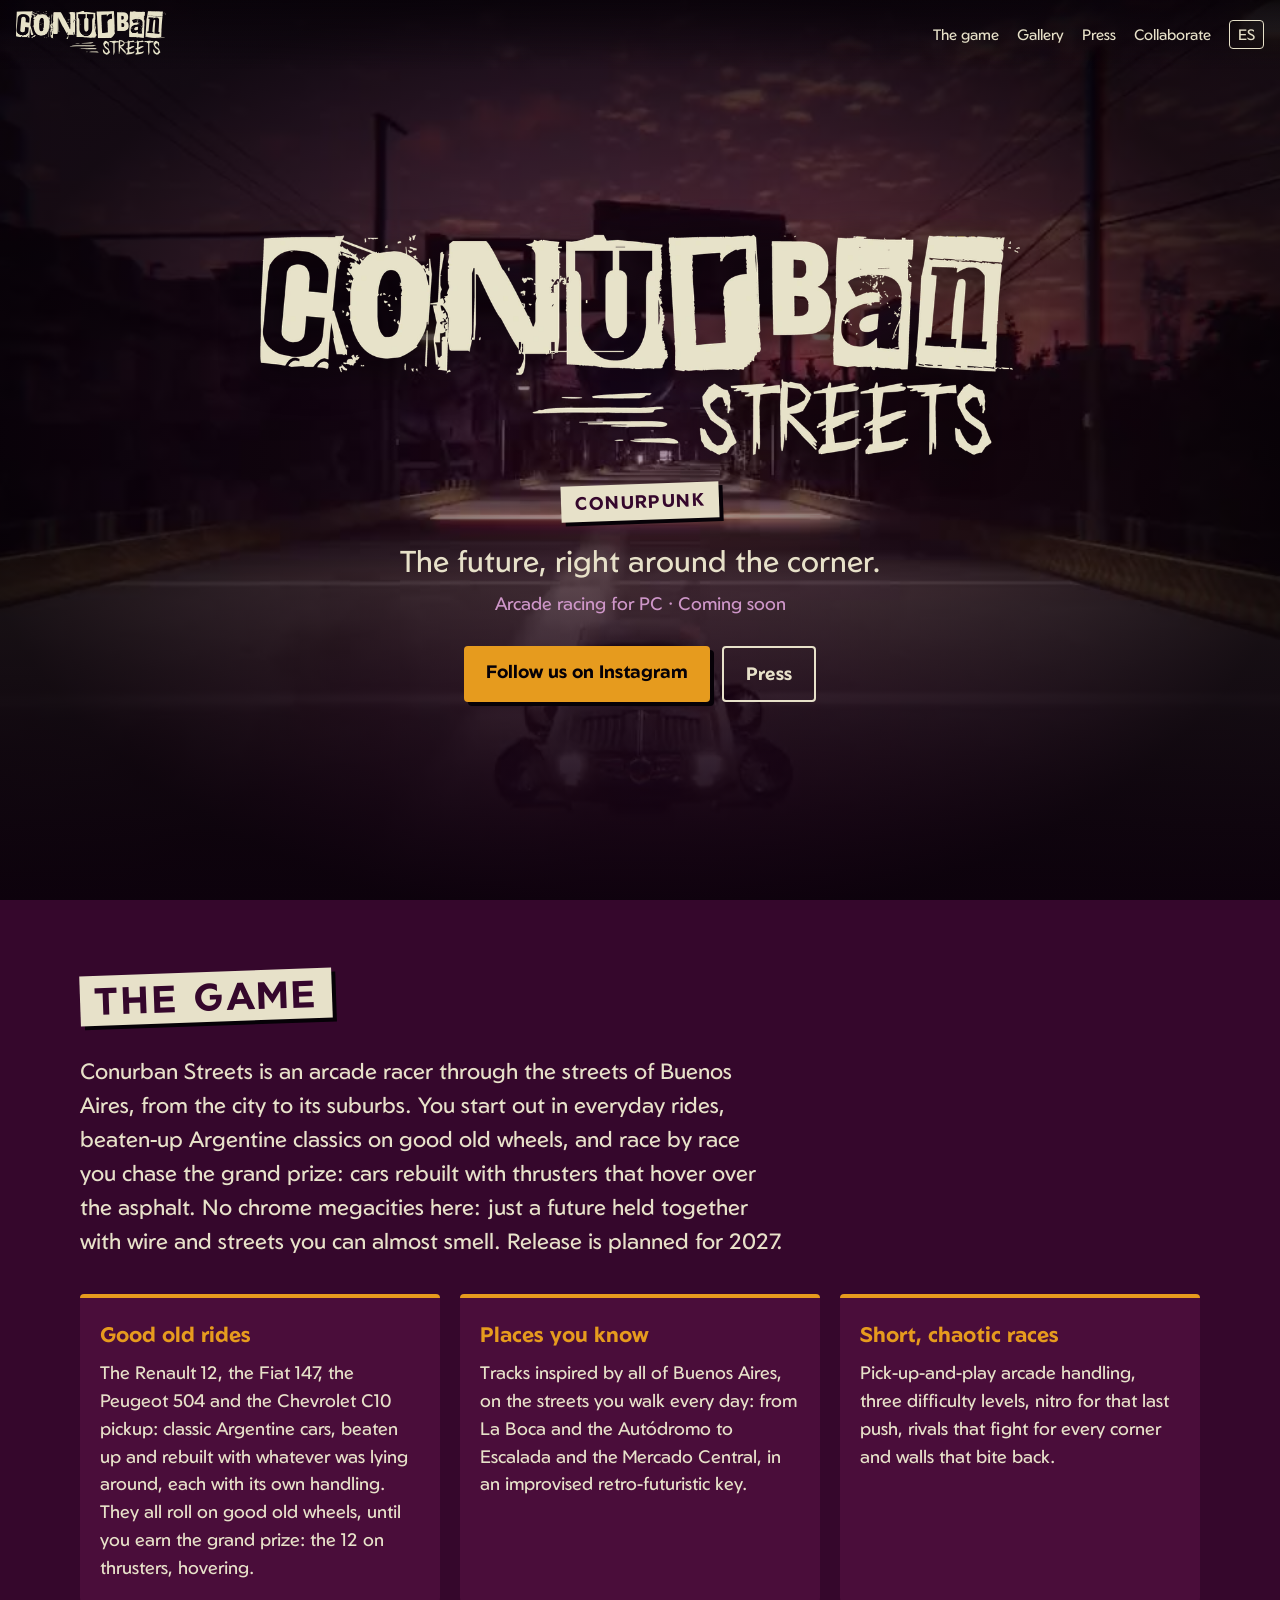
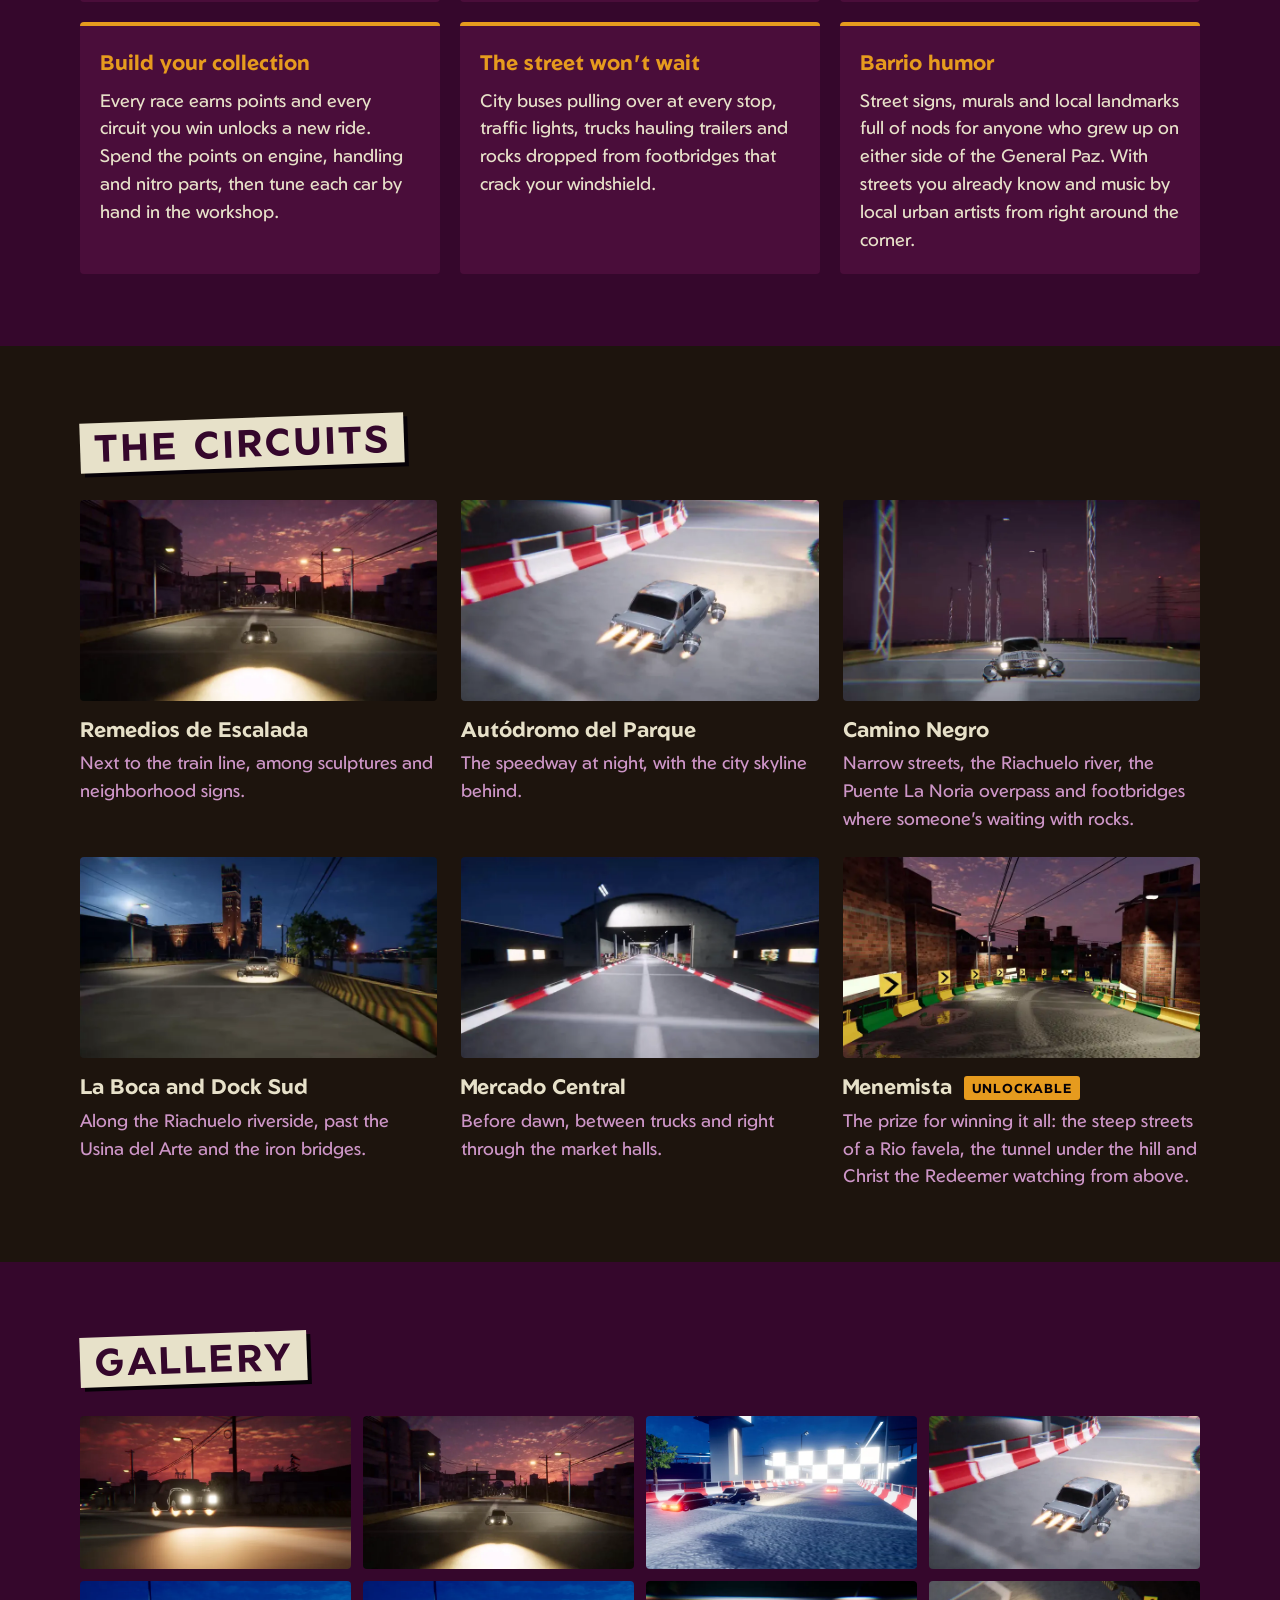
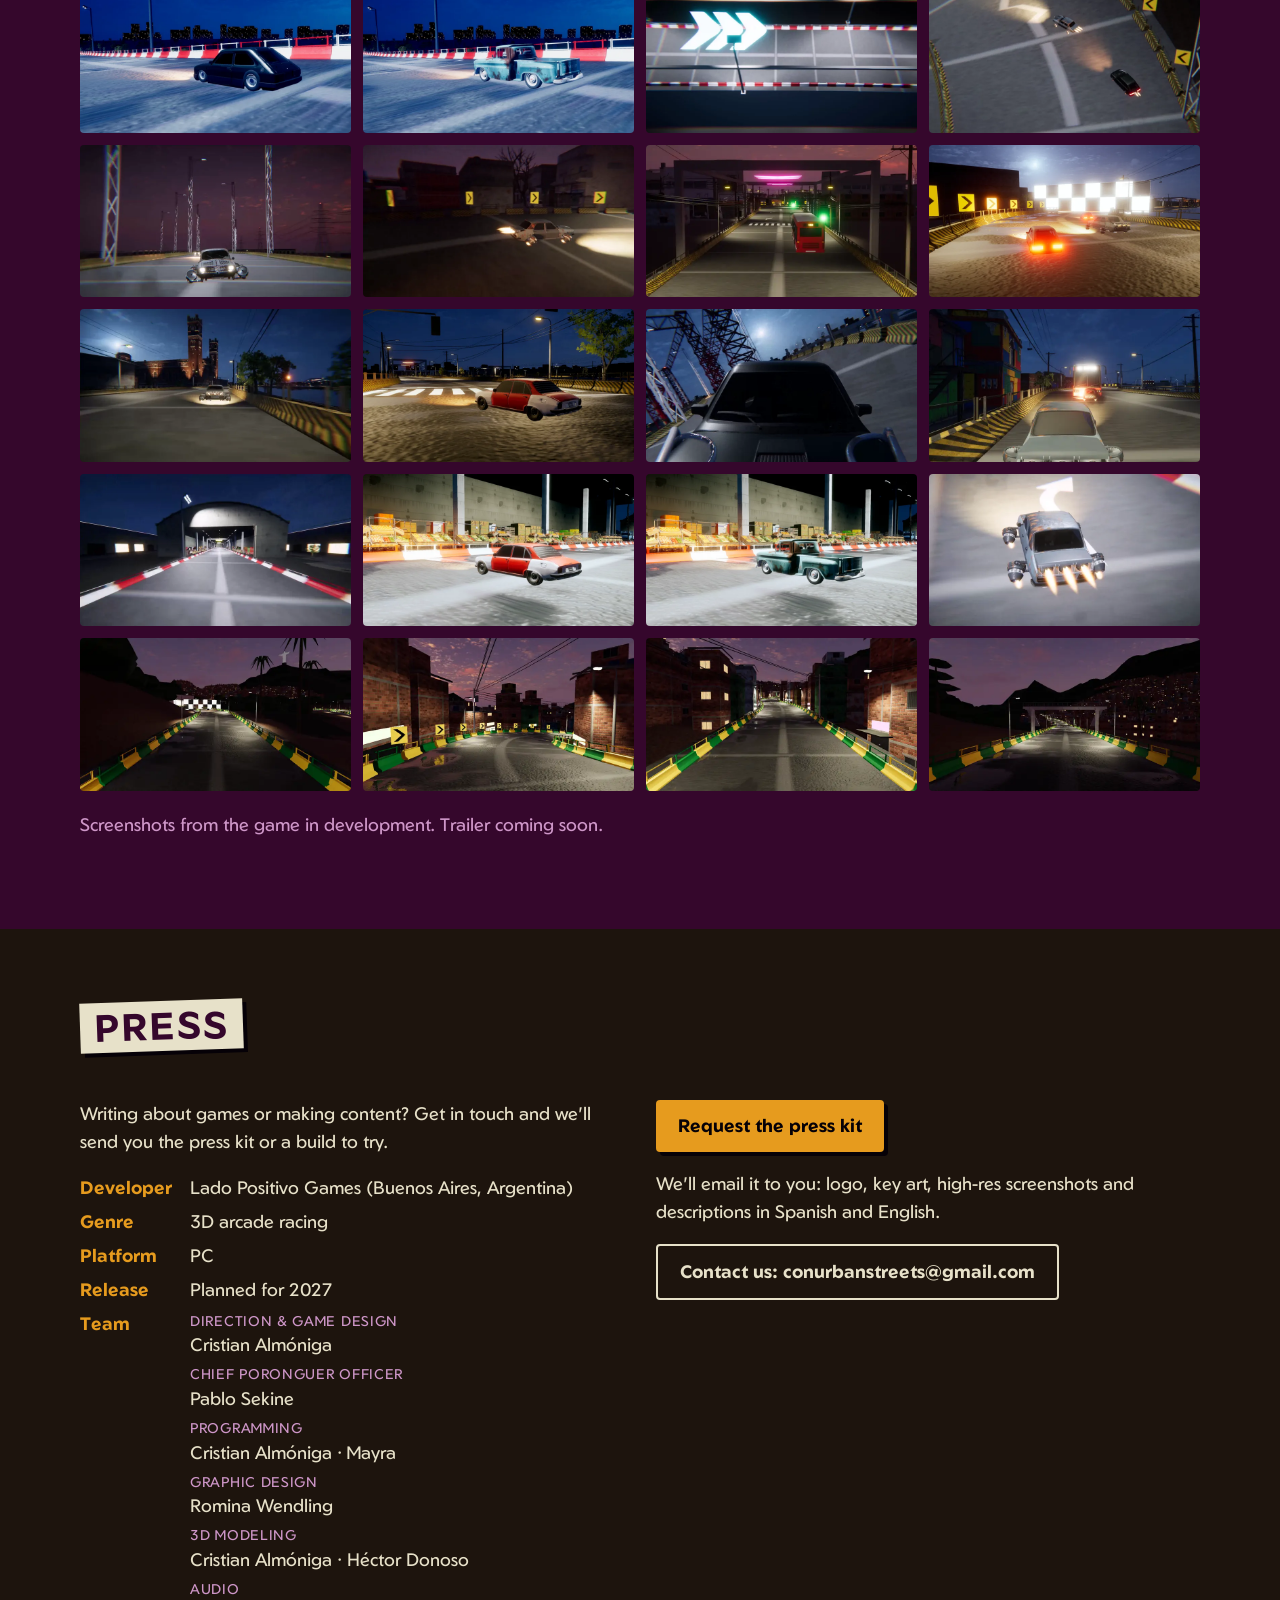
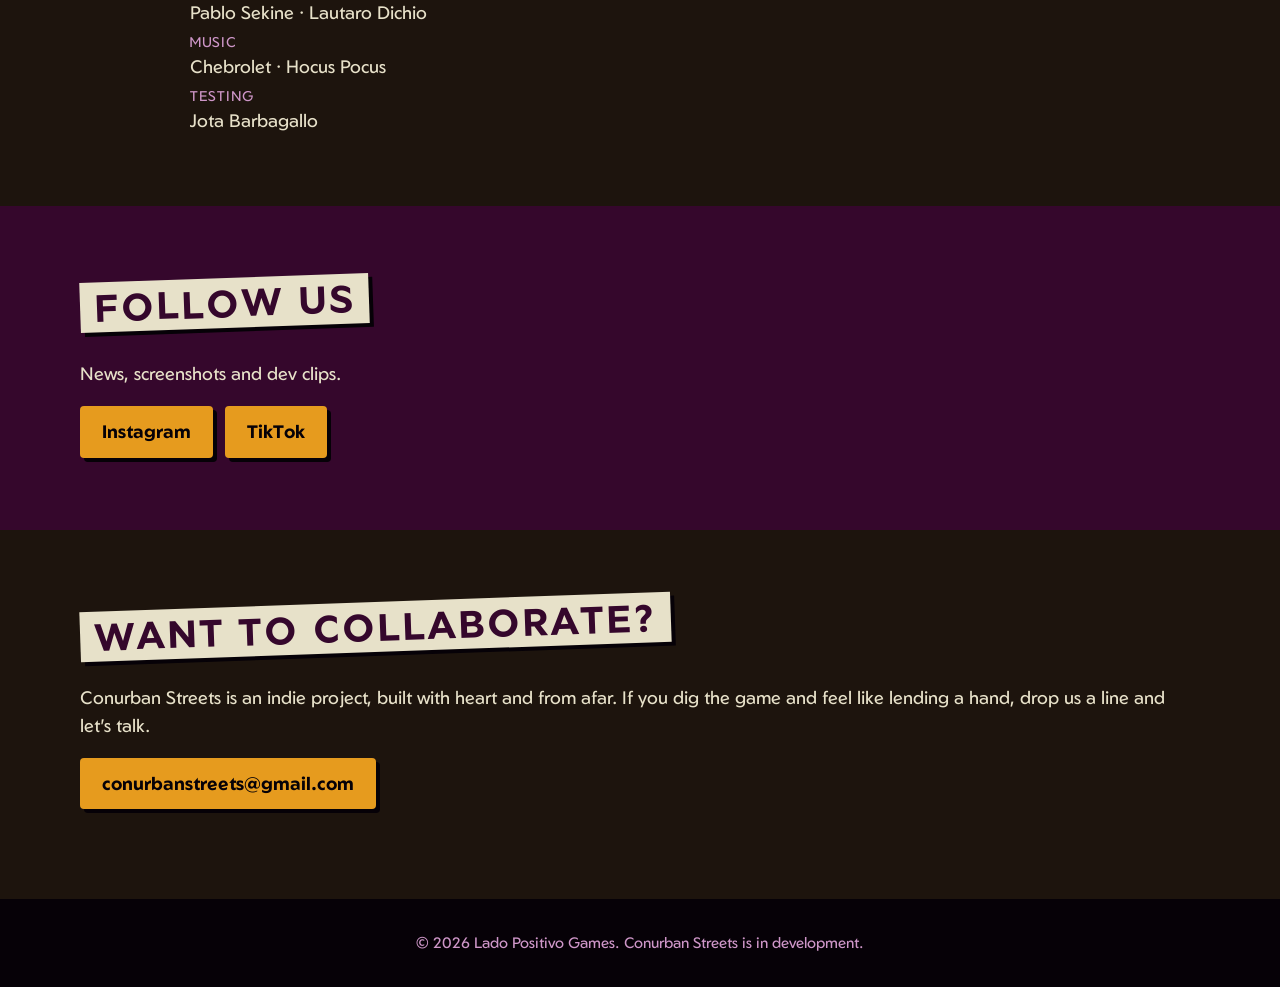
==== commit 3340a5dc: "Galería: el 504, la C10 y el 147 sobre ruedas, y el R12 con turbinas en la grilla - Siete capturas n" ====
--- a/en/index.html
+++ b/en/index.html
@@ -102,17 +102,23 @@
     <div class="galeria">
 <button type="button" data-grande="../assets/img/01_escalada_atardecer_1600.webp" aria-label="A Fiat 147 with its headlights on under a red sunset sky in Escalada"><img src="../assets/img/01_escalada_atardecer_800.webp" alt="A Fiat 147 with its headlights on under a red sunset sky in Escalada" loading="lazy" width="800" height="450"></button>
 <button type="button" data-grande="../assets/img/02_escalada_reno_1600.webp" aria-label="The Renault 12 head-on along an avenue in Escalada at dusk"><img src="../assets/img/02_escalada_reno_800.webp" alt="The Renault 12 head-on along an avenue in Escalada at dusk" loading="lazy" width="800" height="450"></button>
+<button type="button" data-grande="../assets/img/19_autodromo_grilla_1600.webp" aria-label="The Renault 12 hovers on thrusters on the speedway grid, next to a Fiat 147 on wheels"><img src="../assets/img/19_autodromo_grilla_800.webp" alt="The Renault 12 hovers on thrusters on the speedway grid, next to a Fiat 147 on wheels" loading="lazy" width="800" height="450"></button>
 <button type="button" data-grande="../assets/img/03_autodromo_turbinas_1600.webp" aria-label="The Renault 12 at full thrust next to the red-and-white barriers of the speedway"><img src="../assets/img/03_autodromo_turbinas_800.webp" alt="The Renault 12 at full thrust next to the red-and-white barriers of the speedway" loading="lazy" width="800" height="450"></button>
-<button type="button" data-grande="../assets/img/04_autodromo_ciento47_1600.webp" aria-label="A green Fiat 147 with thrusters through a speedway corner"><img src="../assets/img/04_autodromo_ciento47_800.webp" alt="A green Fiat 147 with thrusters through a speedway corner" loading="lazy" width="800" height="450"></button>
+<button type="button" data-grande="../assets/img/25_autodromo_147_1600.webp" aria-label="A Fiat 147 on wheels at the speedway, with the city skyline behind"><img src="../assets/img/25_autodromo_147_800.webp" alt="A Fiat 147 on wheels at the speedway, with the city skyline behind" loading="lazy" width="800" height="450"></button>
+<button type="button" data-grande="../assets/img/24_autodromo_c10_1600.webp" aria-label="The Chevrolet C10 by the red-and-white barriers of the speedway"><img src="../assets/img/24_autodromo_c10_800.webp" alt="The Chevrolet C10 by the red-and-white barriers of the speedway" loading="lazy" width="800" height="450"></button>
 <button type="button" data-grande="../assets/img/05_autodromo_neon_1600.webp" aria-label="Neon arrows over the speedway track"><img src="../assets/img/05_autodromo_neon_800.webp" alt="Neon arrows over the speedway track" loading="lazy" width="800" height="450"></button>
 <button type="button" data-grande="../assets/img/06_caminonegro_curva_1600.webp" aria-label="Two cars in a tight corner in Camino Negro, seen from a drone"><img src="../assets/img/06_caminonegro_curva_800.webp" alt="Two cars in a tight corner in Camino Negro, seen from a drone" loading="lazy" width="800" height="450"></button>
 <button type="button" data-grande="../assets/img/07_caminonegro_autopista_1600.webp" aria-label="The Renault 12 on the Camino Negro highway, between high-voltage towers"><img src="../assets/img/07_caminonegro_autopista_800.webp" alt="The Renault 12 on the Camino Negro highway, between high-voltage towers" loading="lazy" width="800" height="450"></button>
 <button type="button" data-grande="../assets/img/08_caminonegro_chevrones_1600.webp" aria-label="The Renault 12 with thrusters between curve signs in Camino Negro"><img src="../assets/img/08_caminonegro_chevrones_800.webp" alt="The Renault 12 with thrusters between curve signs in Camino Negro" loading="lazy" width="800" height="450"></button>
 <button type="button" data-grande="../assets/img/17_caminonegro_colectivo_1600.webp" aria-label="A 160 bus stopping at the traffic light under a neon gantry in Camino Negro"><img src="../assets/img/17_caminonegro_colectivo_800.webp" alt="A 160 bus stopping at the traffic light under a neon gantry in Camino Negro" loading="lazy" width="800" height="450"></button>
+<button type="button" data-grande="../assets/img/20_docksud_grilla_1600.webp" aria-label="Starting grid in Dock Sud: the thruster-powered Renault 12 among good old Fiat 147s"><img src="../assets/img/20_docksud_grilla_800.webp" alt="Starting grid in Dock Sud: the thruster-powered Renault 12 among good old Fiat 147s" loading="lazy" width="800" height="450"></button>
 <button type="button" data-grande="../assets/img/09_docksud_usina_1600.webp" aria-label="The Usina del Arte lit up at night in Dock Sud, with a car on the track"><img src="../assets/img/09_docksud_usina_800.webp" alt="The Usina del Arte lit up at night in Dock Sud, with a car on the track" loading="lazy" width="800" height="450"></button>
+<button type="button" data-grande="../assets/img/22_docksud_504_1600.webp" aria-label="The Peugeot 504 through a corner in Dock Sud at night"><img src="../assets/img/22_docksud_504_800.webp" alt="The Peugeot 504 through a corner in Dock Sud at night" loading="lazy" width="800" height="450"></button>
 <button type="button" data-grande="../assets/img/10_docksud_puente_1600.webp" aria-label="Crossing the red iron bridge over the Riachuelo"><img src="../assets/img/10_docksud_puente_800.webp" alt="Crossing the red iron bridge over the Riachuelo" loading="lazy" width="800" height="450"></button>
 <button type="button" data-grande="../assets/img/18_docksud_laboca_1600.webp" aria-label="A car between colorful tenement houses in La Boca, with a bus coming the other way"><img src="../assets/img/18_docksud_laboca_800.webp" alt="A car between colorful tenement houses in La Boca, with a bus coming the other way" loading="lazy" width="800" height="450"></button>
 <button type="button" data-grande="../assets/img/11_mercado_nave_1600.webp" aria-label="The track heads into one of the Mercado Central halls"><img src="../assets/img/11_mercado_nave_800.webp" alt="The track heads into one of the Mercado Central halls" loading="lazy" width="800" height="450"></button>
+<button type="button" data-grande="../assets/img/21_mercado_504_1600.webp" aria-label="A red-and-white Peugeot 504 between the fruit stalls of the Mercado Central"><img src="../assets/img/21_mercado_504_800.webp" alt="A red-and-white Peugeot 504 between the fruit stalls of the Mercado Central" loading="lazy" width="800" height="450"></button>
+<button type="button" data-grande="../assets/img/23_mercado_c10_1600.webp" aria-label="A rusty green Chevrolet C10 inside one of the Mercado Central halls"><img src="../assets/img/23_mercado_c10_800.webp" alt="A rusty green Chevrolet C10 inside one of the Mercado Central halls" loading="lazy" width="800" height="450"></button>
 <button type="button" data-grande="../assets/img/12_mercado_turbinas_1600.webp" aria-label="The Renault 12 at full thrust in the Mercado Central"><img src="../assets/img/12_mercado_turbinas_800.webp" alt="The Renault 12 at full thrust in the Mercado Central" loading="lazy" width="800" height="450"></button>
 <button type="button" data-grande="../assets/img/13_menemista_largada_1600.webp" aria-label="The Menemista starting line at sunset, with palm trees and Christ the Redeemer on the hill"><img src="../assets/img/13_menemista_largada_800.webp" alt="The Menemista starting line at sunset, with palm trees and Christ the Redeemer on the hill" loading="lazy" width="800" height="450"></button>
 <button type="button" data-grande="../assets/img/14_menemista_favela_1600.webp" aria-label="Downhill between bare-brick houses, power lines and curve signs in the favela"><img src="../assets/img/14_menemista_favela_800.webp" alt="Downhill between bare-brick houses, power lines and curve signs in the favela" loading="lazy" width="800" height="450"></button>
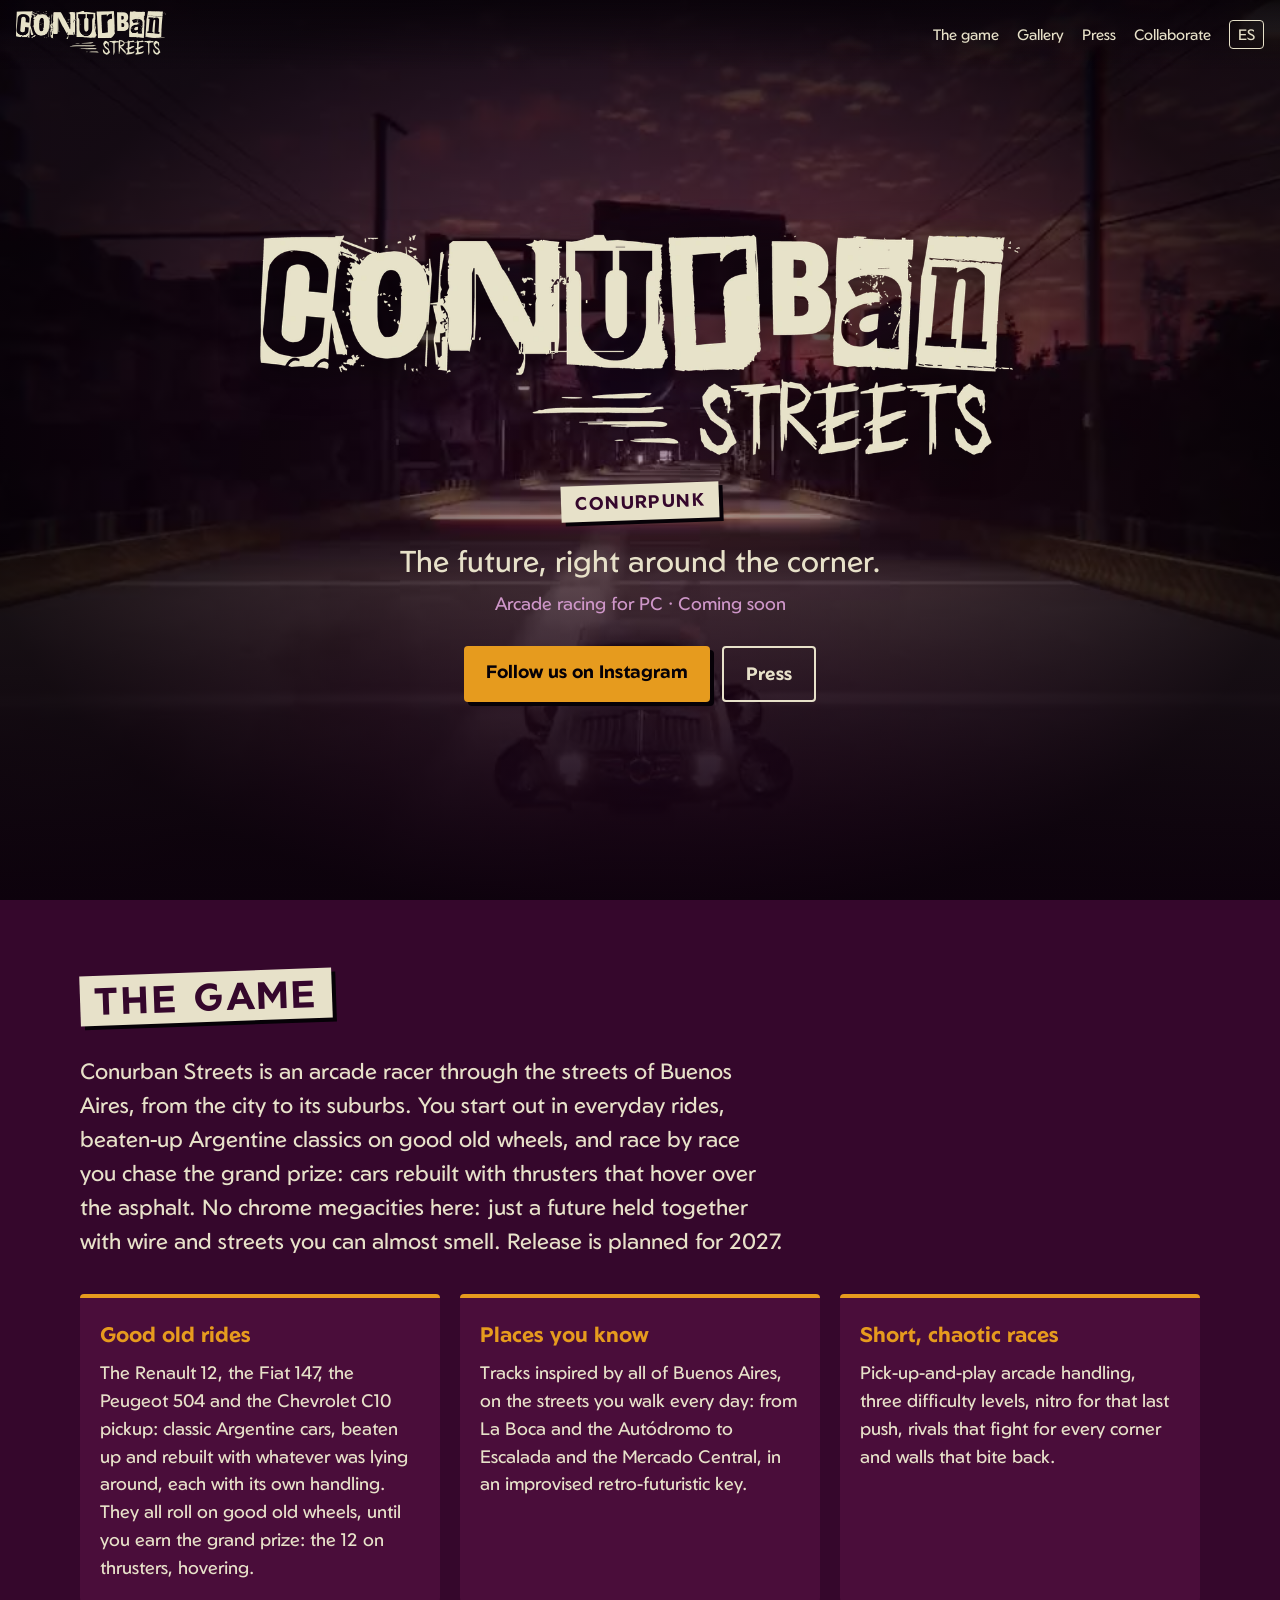
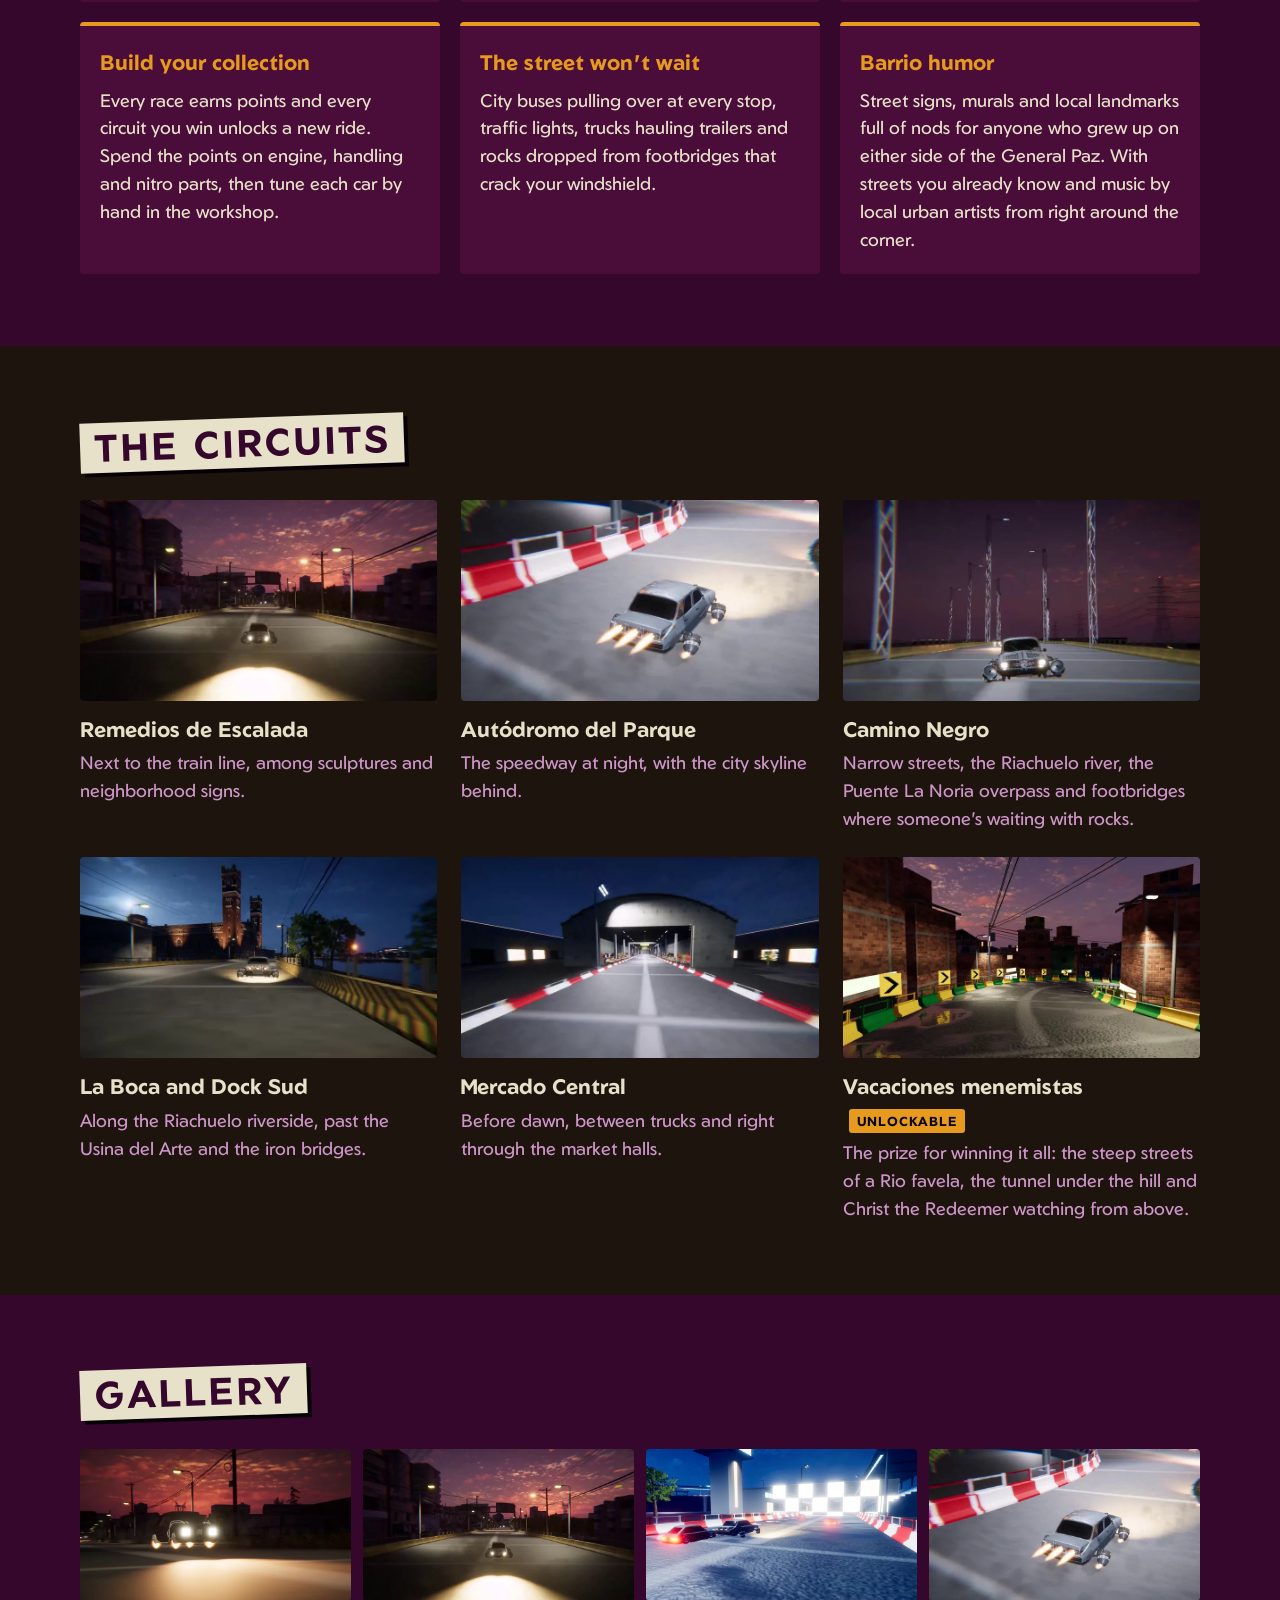
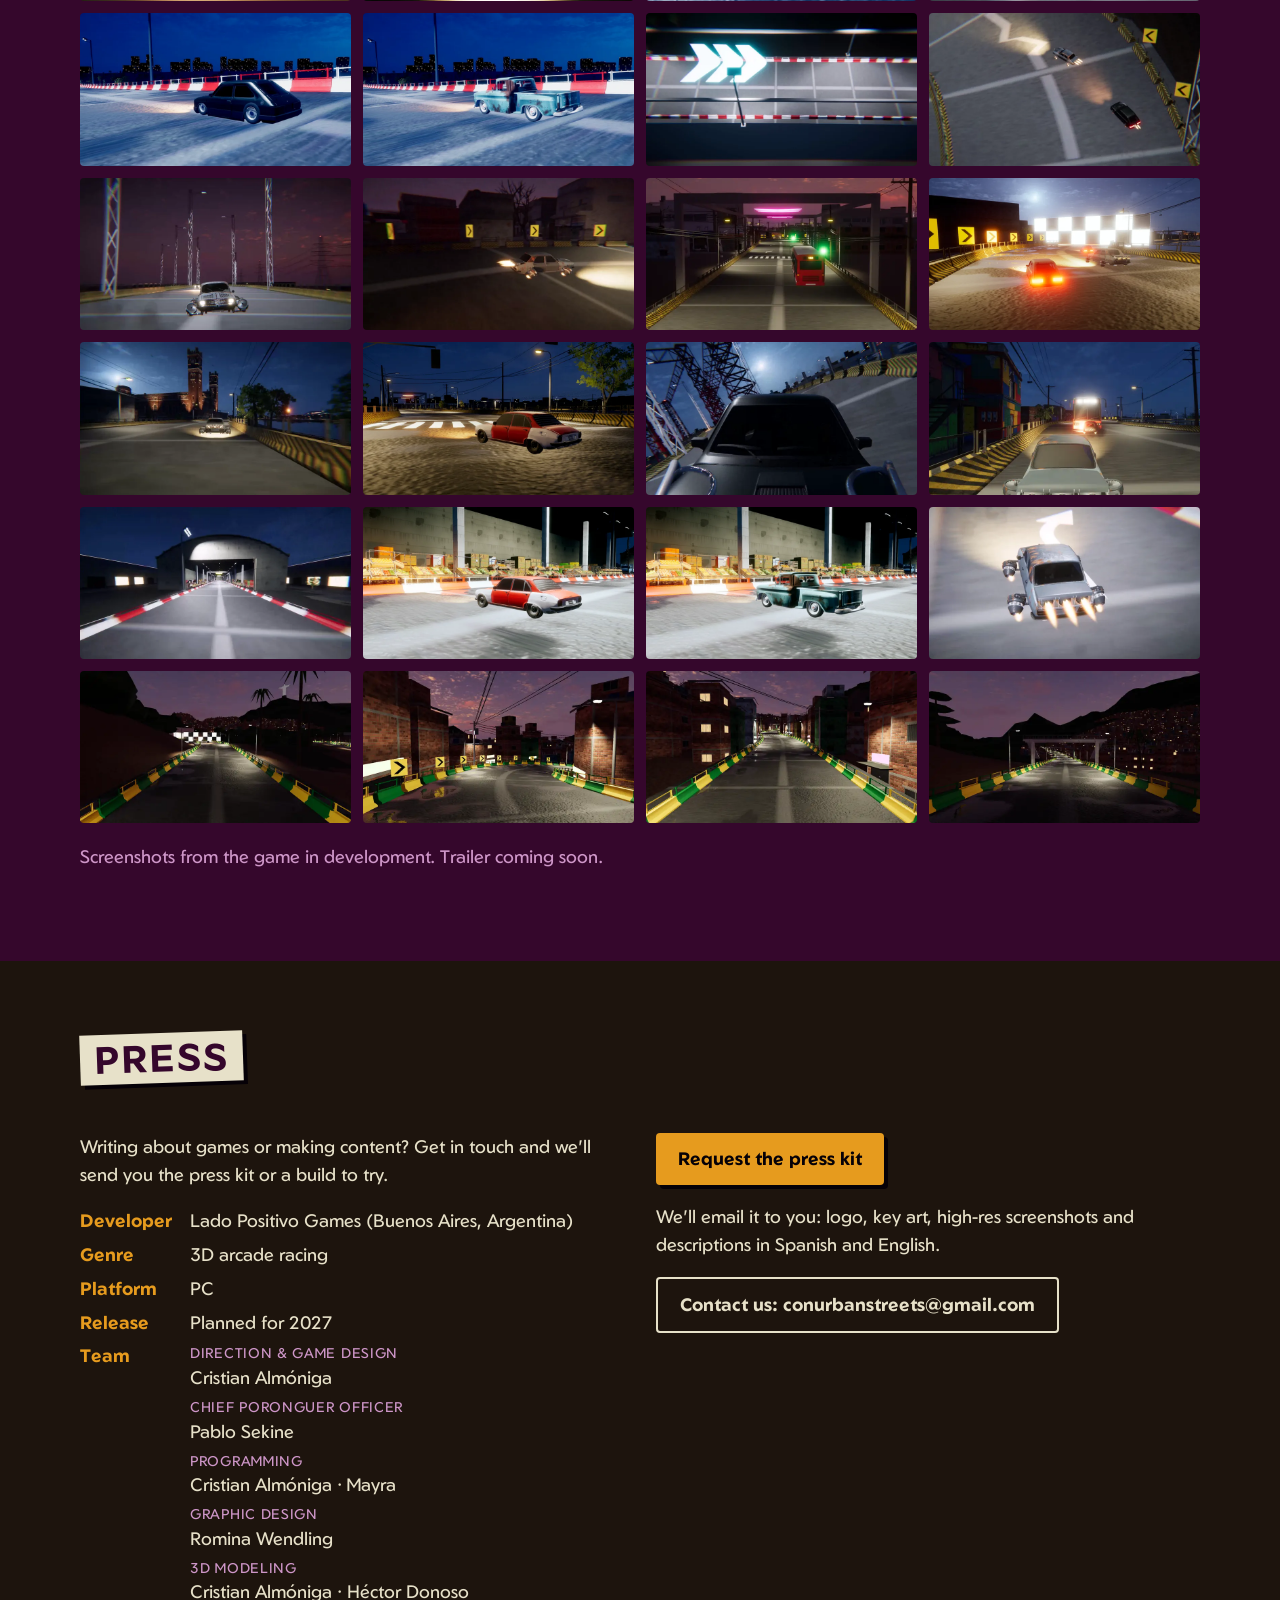
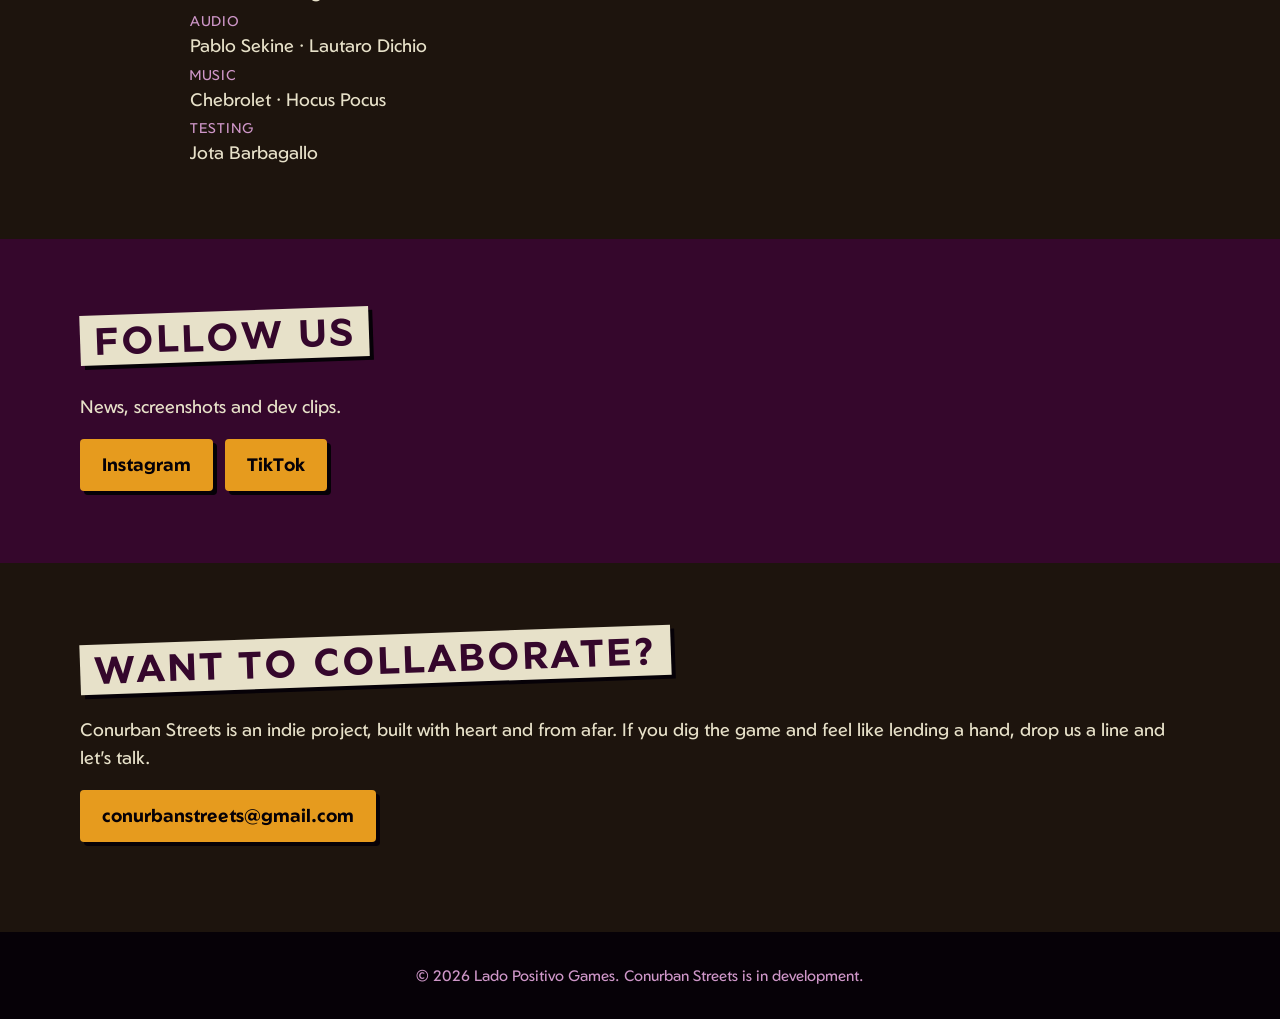
==== commit e0131764: "La pista desbloqueable pasa a llamarse Vacaciones menemistas Co-Authored-By: Claude Opus 5.5 <norepl" ====
--- a/en/index.html
+++ b/en/index.html
@@ -91,7 +91,7 @@
 <article class="pista"><img src="../assets/img/07_caminonegro_autopista_800.webp" alt="" loading="lazy" width="800" height="450"><h3>Camino Negro</h3><p>Narrow streets, the Riachuelo river, the Puente La Noria overpass and footbridges where someone&#x27;s waiting with rocks.</p></article>
 <article class="pista"><img src="../assets/img/09_docksud_usina_800.webp" alt="" loading="lazy" width="800" height="450"><h3>La Boca and Dock Sud</h3><p>Along the Riachuelo riverside, past the Usina del Arte and the iron bridges.</p></article>
 <article class="pista"><img src="../assets/img/11_mercado_nave_800.webp" alt="" loading="lazy" width="800" height="450"><h3>Mercado Central</h3><p>Before dawn, between trucks and right through the market halls.</p></article>
-<article class="pista"><img src="../assets/img/14_menemista_favela_800.webp" alt="" loading="lazy" width="800" height="450"><h3>Menemista <span class="etiqueta">Unlockable</span></h3><p>The prize for winning it all: the steep streets of a Rio favela, the tunnel under the hill and Christ the Redeemer watching from above.</p></article>
+<article class="pista"><img src="../assets/img/14_menemista_favela_800.webp" alt="" loading="lazy" width="800" height="450"><h3>Vacaciones menemistas <span class="etiqueta">Unlockable</span></h3><p>The prize for winning it all: the steep streets of a Rio favela, the tunnel under the hill and Christ the Redeemer watching from above.</p></article>
     </div>
   </div>
 </section>
@@ -120,7 +120,7 @@
 <button type="button" data-grande="../assets/img/21_mercado_504_1600.webp" aria-label="A red-and-white Peugeot 504 between the fruit stalls of the Mercado Central"><img src="../assets/img/21_mercado_504_800.webp" alt="A red-and-white Peugeot 504 between the fruit stalls of the Mercado Central" loading="lazy" width="800" height="450"></button>
 <button type="button" data-grande="../assets/img/23_mercado_c10_1600.webp" aria-label="A rusty green Chevrolet C10 inside one of the Mercado Central halls"><img src="../assets/img/23_mercado_c10_800.webp" alt="A rusty green Chevrolet C10 inside one of the Mercado Central halls" loading="lazy" width="800" height="450"></button>
 <button type="button" data-grande="../assets/img/12_mercado_turbinas_1600.webp" aria-label="The Renault 12 at full thrust in the Mercado Central"><img src="../assets/img/12_mercado_turbinas_800.webp" alt="The Renault 12 at full thrust in the Mercado Central" loading="lazy" width="800" height="450"></button>
-<button type="button" data-grande="../assets/img/13_menemista_largada_1600.webp" aria-label="The Menemista starting line at sunset, with palm trees and Christ the Redeemer on the hill"><img src="../assets/img/13_menemista_largada_800.webp" alt="The Menemista starting line at sunset, with palm trees and Christ the Redeemer on the hill" loading="lazy" width="800" height="450"></button>
+<button type="button" data-grande="../assets/img/13_menemista_largada_1600.webp" aria-label="The Vacaciones menemistas starting line at sunset, with palm trees and Christ the Redeemer on the hill"><img src="../assets/img/13_menemista_largada_800.webp" alt="The Vacaciones menemistas starting line at sunset, with palm trees and Christ the Redeemer on the hill" loading="lazy" width="800" height="450"></button>
 <button type="button" data-grande="../assets/img/14_menemista_favela_1600.webp" aria-label="Downhill between bare-brick houses, power lines and curve signs in the favela"><img src="../assets/img/14_menemista_favela_800.webp" alt="Downhill between bare-brick houses, power lines and curve signs in the favela" loading="lazy" width="800" height="450"></button>
 <button type="button" data-grande="../assets/img/15_menemista_subida_1600.webp" aria-label="Climbing through the favela along the green-and-yellow guardrail"><img src="../assets/img/15_menemista_subida_800.webp" alt="Climbing through the favela along the green-and-yellow guardrail" loading="lazy" width="800" height="450"></button>
 <button type="button" data-grande="../assets/img/16_menemista_tunel_1600.webp" aria-label="Coming out of the tunnel under the hill, with the favela lit up behind"><img src="../assets/img/16_menemista_tunel_800.webp" alt="Coming out of the tunnel under the hill, with the favela lit up behind" loading="lazy" width="800" height="450"></button>
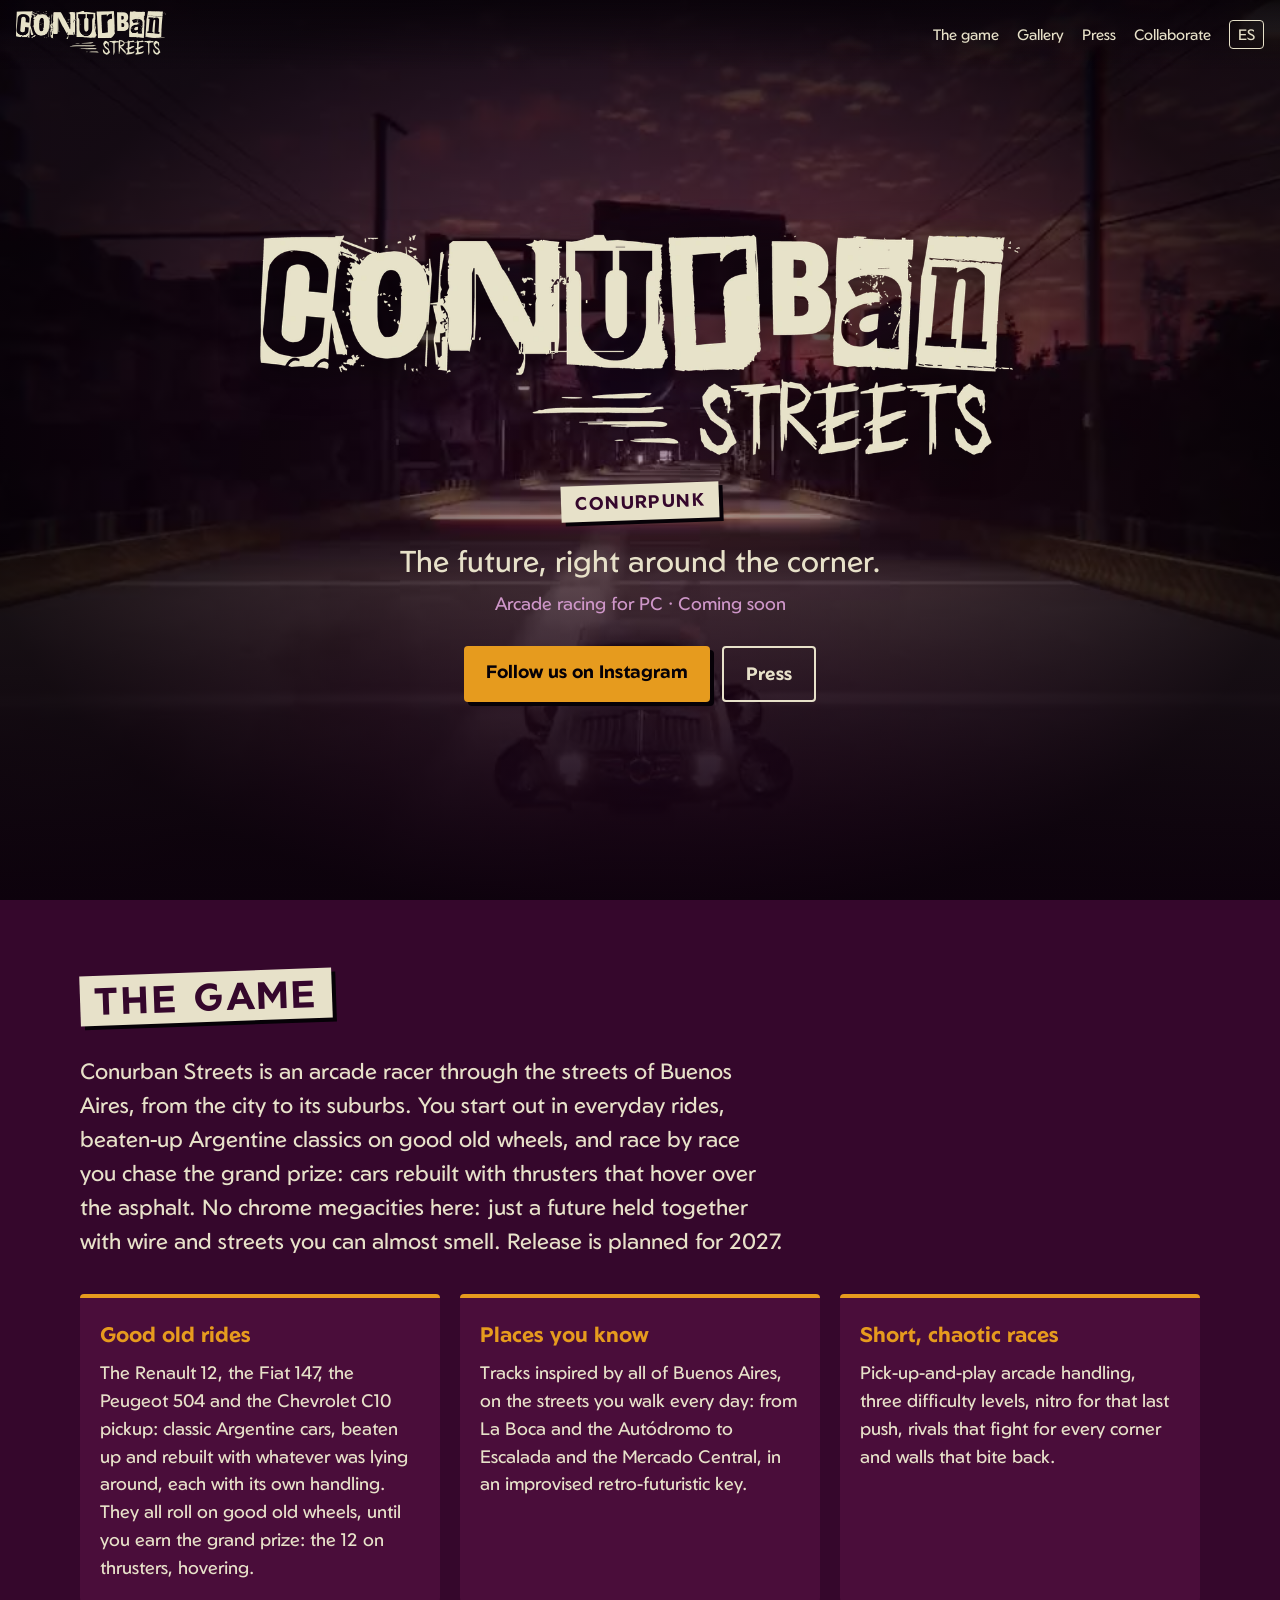
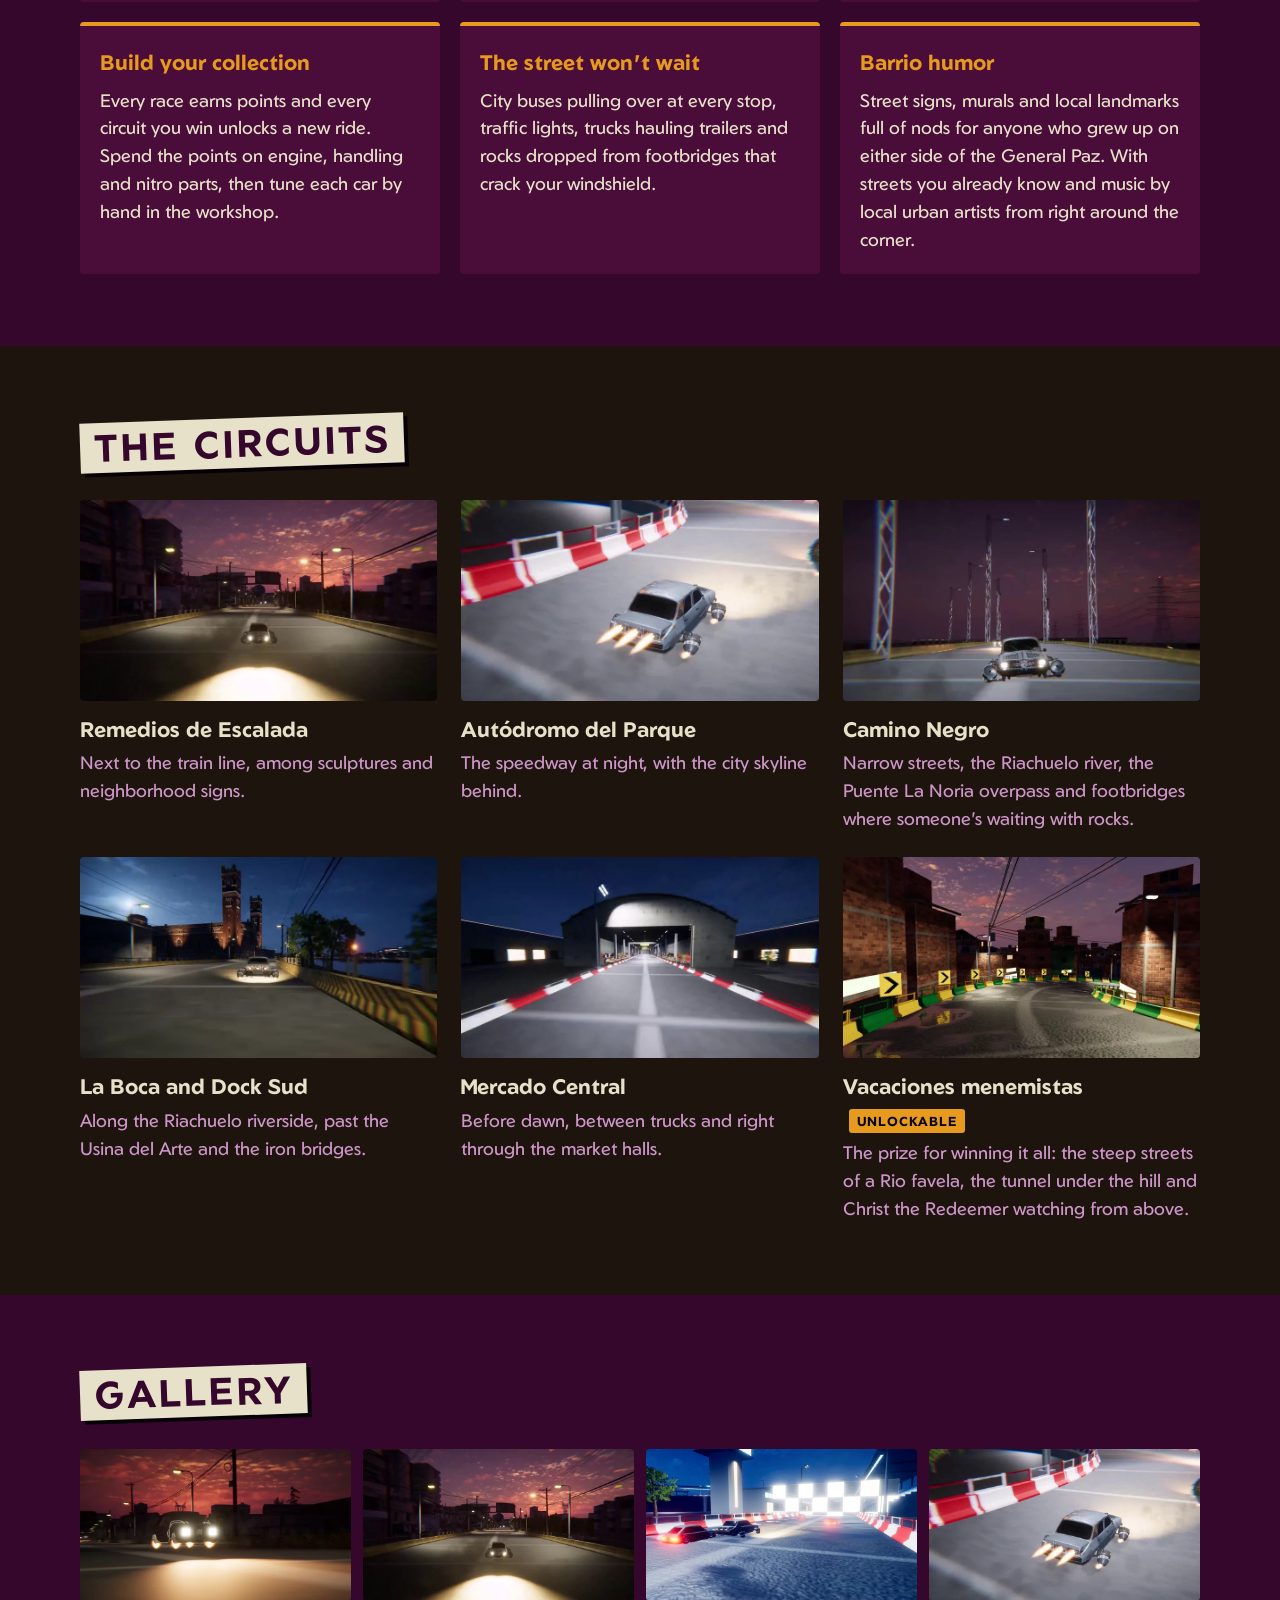
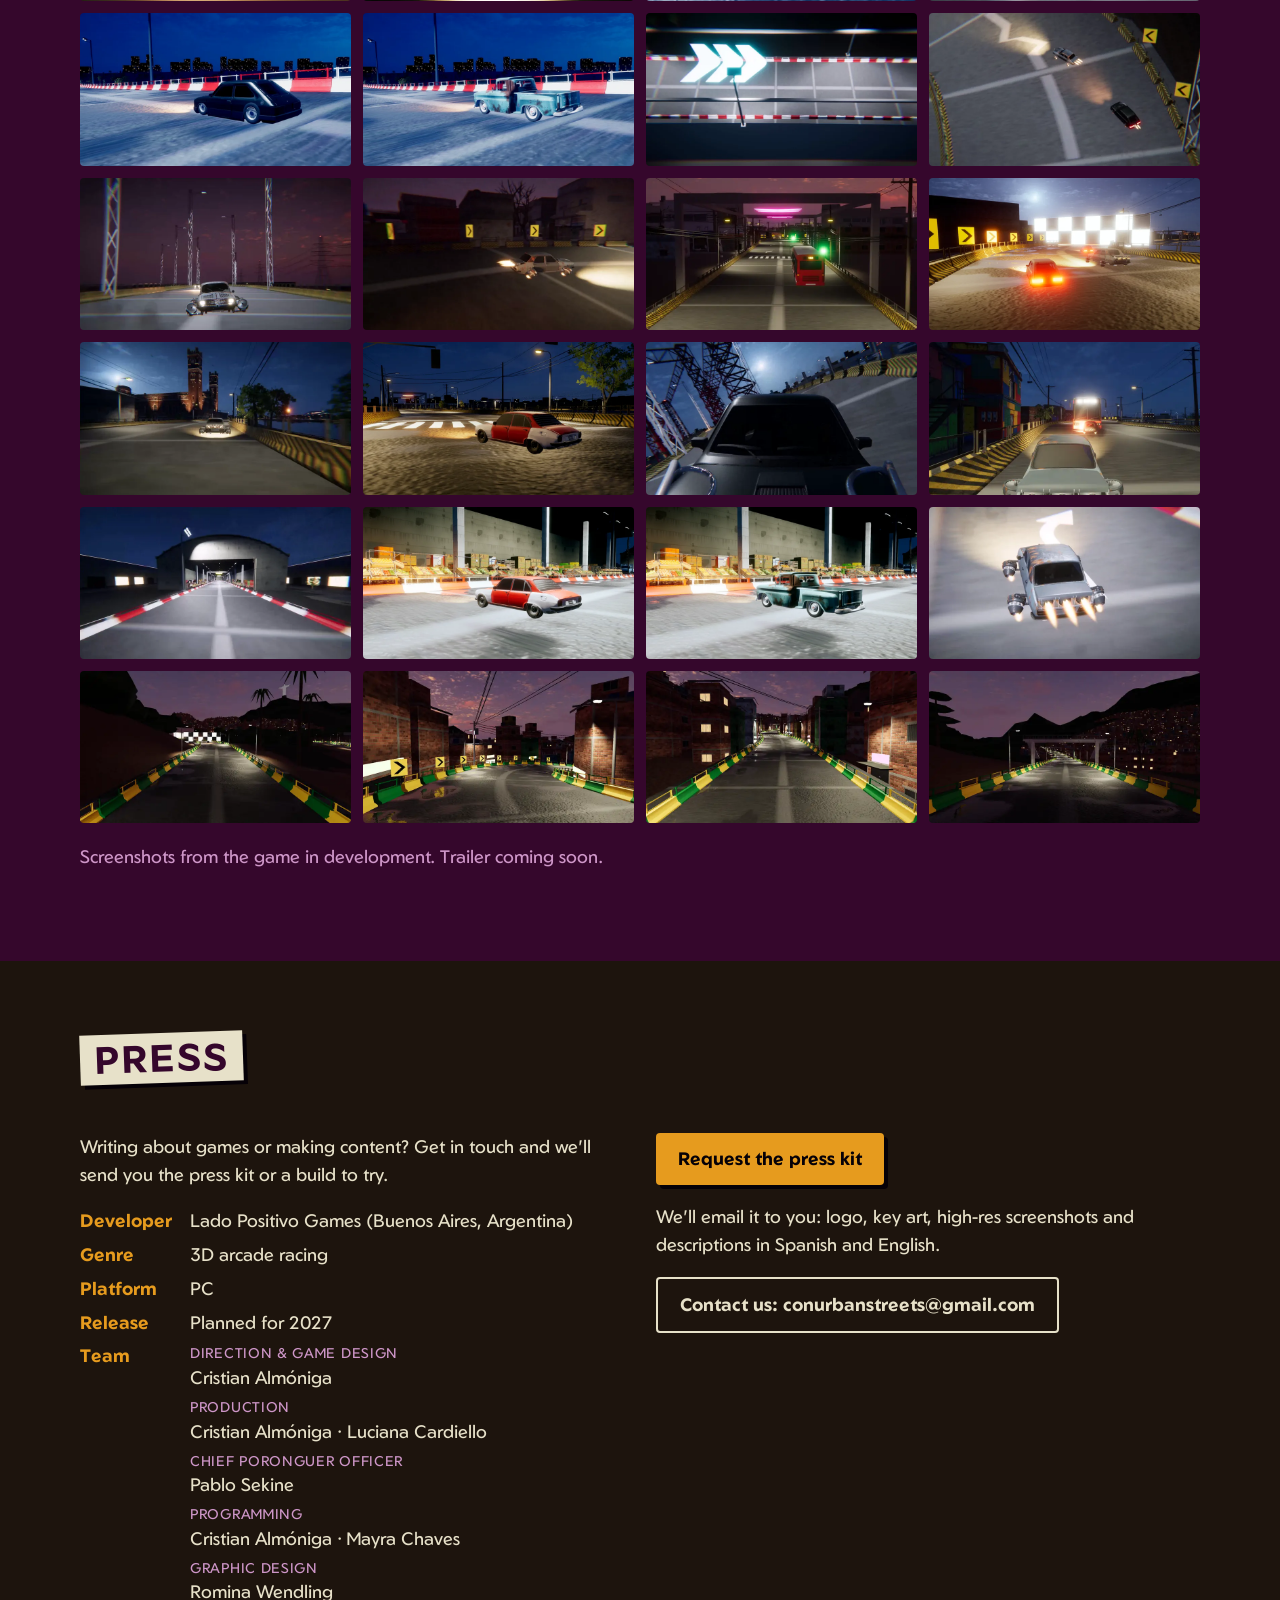
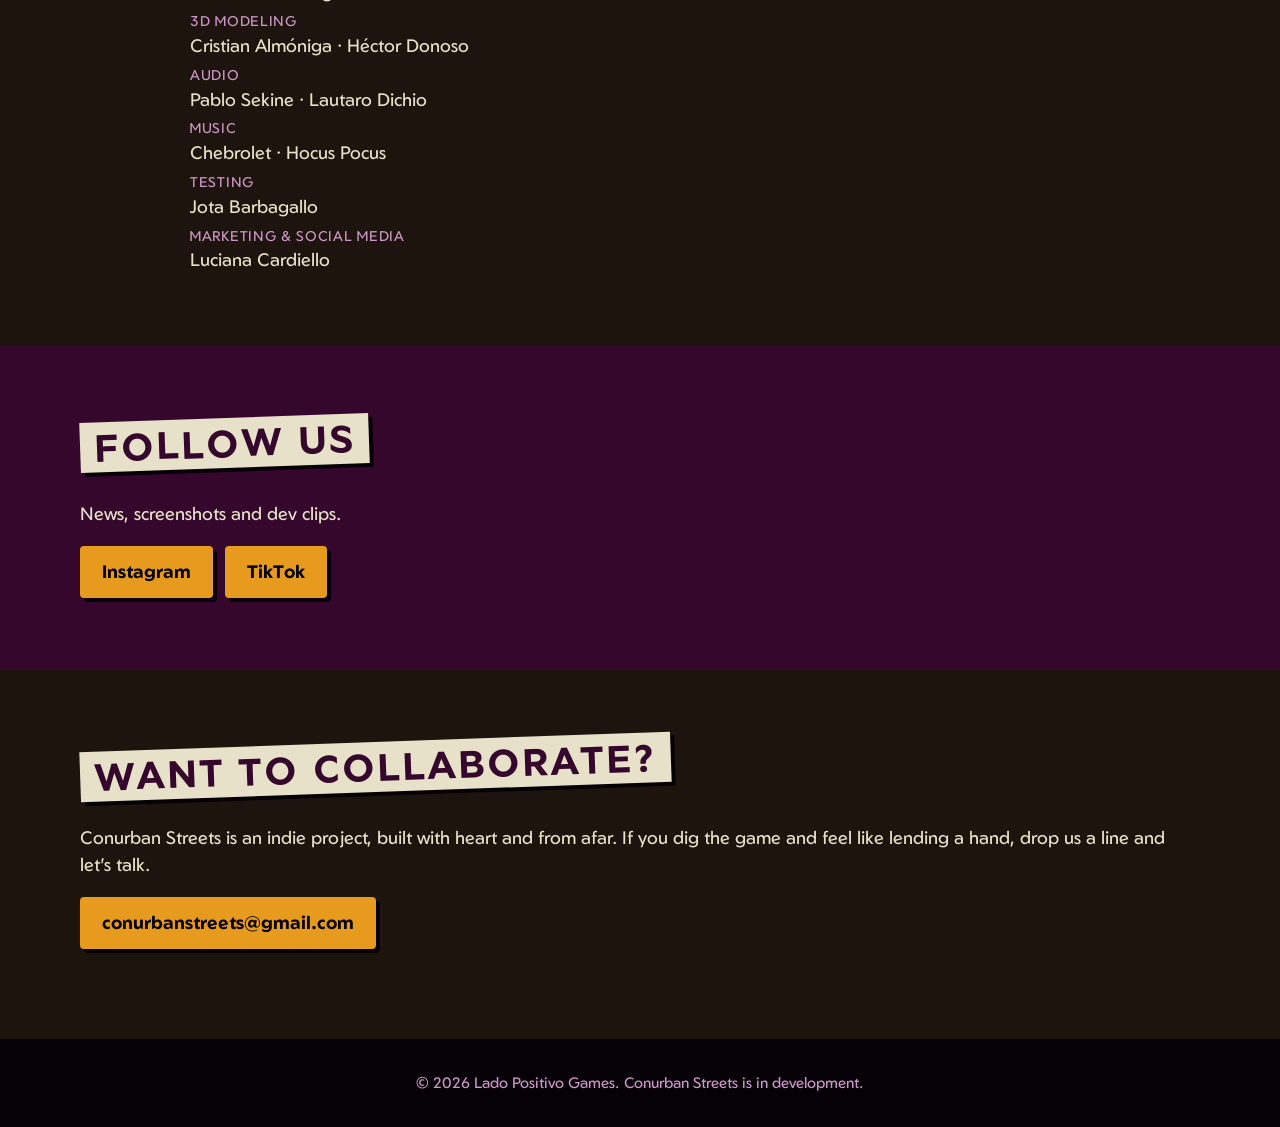
==== commit e102c494: "Equipo: Luciana Cardiello en Producción y Marketing, apellido de Mayra Co-Authored-By: Claude Opus 5" ====
--- a/en/index.html
+++ b/en/index.html
@@ -144,7 +144,7 @@
 <dt>Genre</dt><dd>3D arcade racing</dd>
 <dt>Platform</dt><dd>PC</dd>
 <dt>Release</dt><dd>Planned for 2027</dd>
-<dt>Team</dt><dd><ul class="equipo"><li><span class="rol">Direction &amp; game design</span> Cristian Almóniga</li><li><span class="rol">Chief Poronguer Officer</span> Pablo Sekine</li><li><span class="rol">Programming</span> Cristian Almóniga · Mayra</li><li><span class="rol">Graphic design</span> Romina Wendling</li><li><span class="rol">3D modeling</span> Cristian Almóniga · Héctor Donoso</li><li><span class="rol">Audio</span> Pablo Sekine · Lautaro Dichio</li><li><span class="rol">Music</span> Chebrolet · Hocus Pocus</li><li><span class="rol">Testing</span> Jota Barbagallo</li></ul></dd>
+<dt>Team</dt><dd><ul class="equipo"><li><span class="rol">Direction &amp; game design</span> Cristian Almóniga</li><li><span class="rol">Production</span> Cristian Almóniga · Luciana Cardiello</li><li><span class="rol">Chief Poronguer Officer</span> Pablo Sekine</li><li><span class="rol">Programming</span> Cristian Almóniga · Mayra Chaves</li><li><span class="rol">Graphic design</span> Romina Wendling</li><li><span class="rol">3D modeling</span> Cristian Almóniga · Héctor Donoso</li><li><span class="rol">Audio</span> Pablo Sekine · Lautaro Dichio</li><li><span class="rol">Music</span> Chebrolet · Hocus Pocus</li><li><span class="rol">Testing</span> Jota Barbagallo</li><li><span class="rol">Marketing &amp; social media</span> Luciana Cardiello</li></ul></dd>
         </dl>
       </div>
       <div>
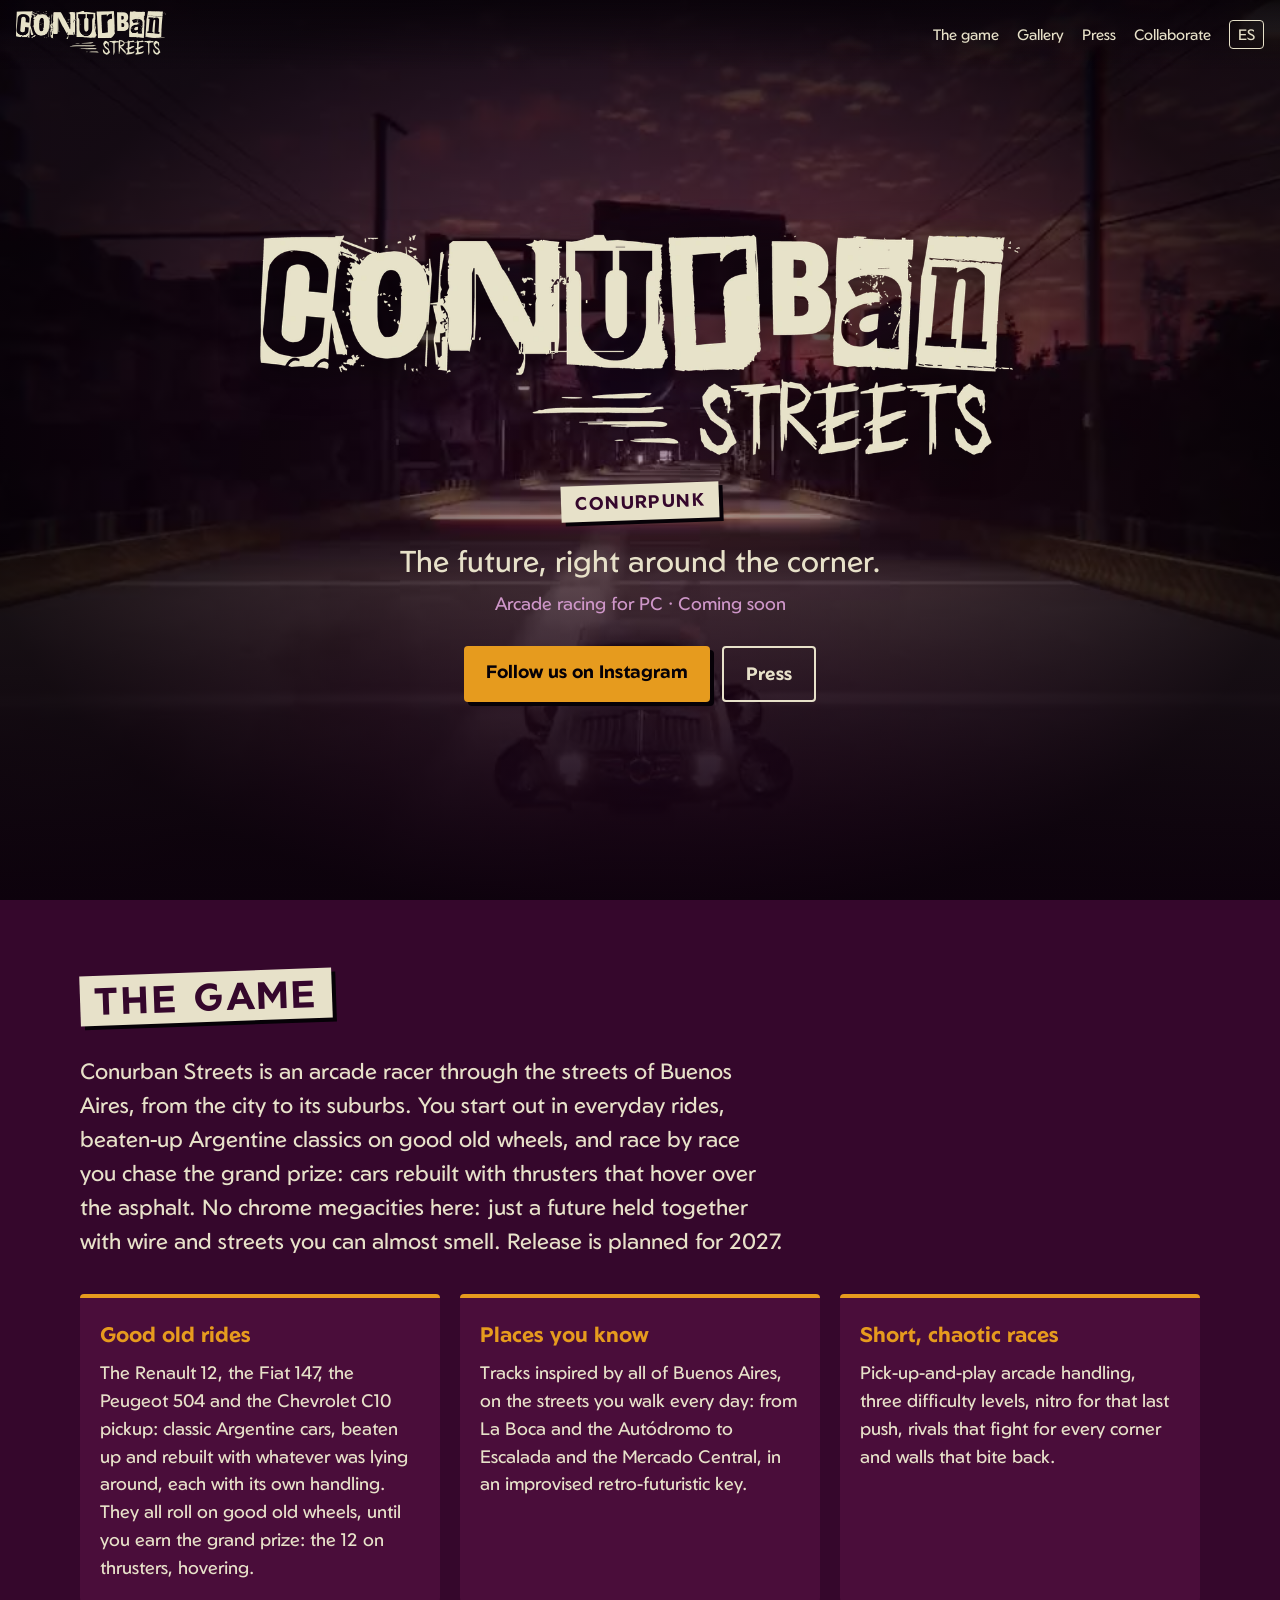
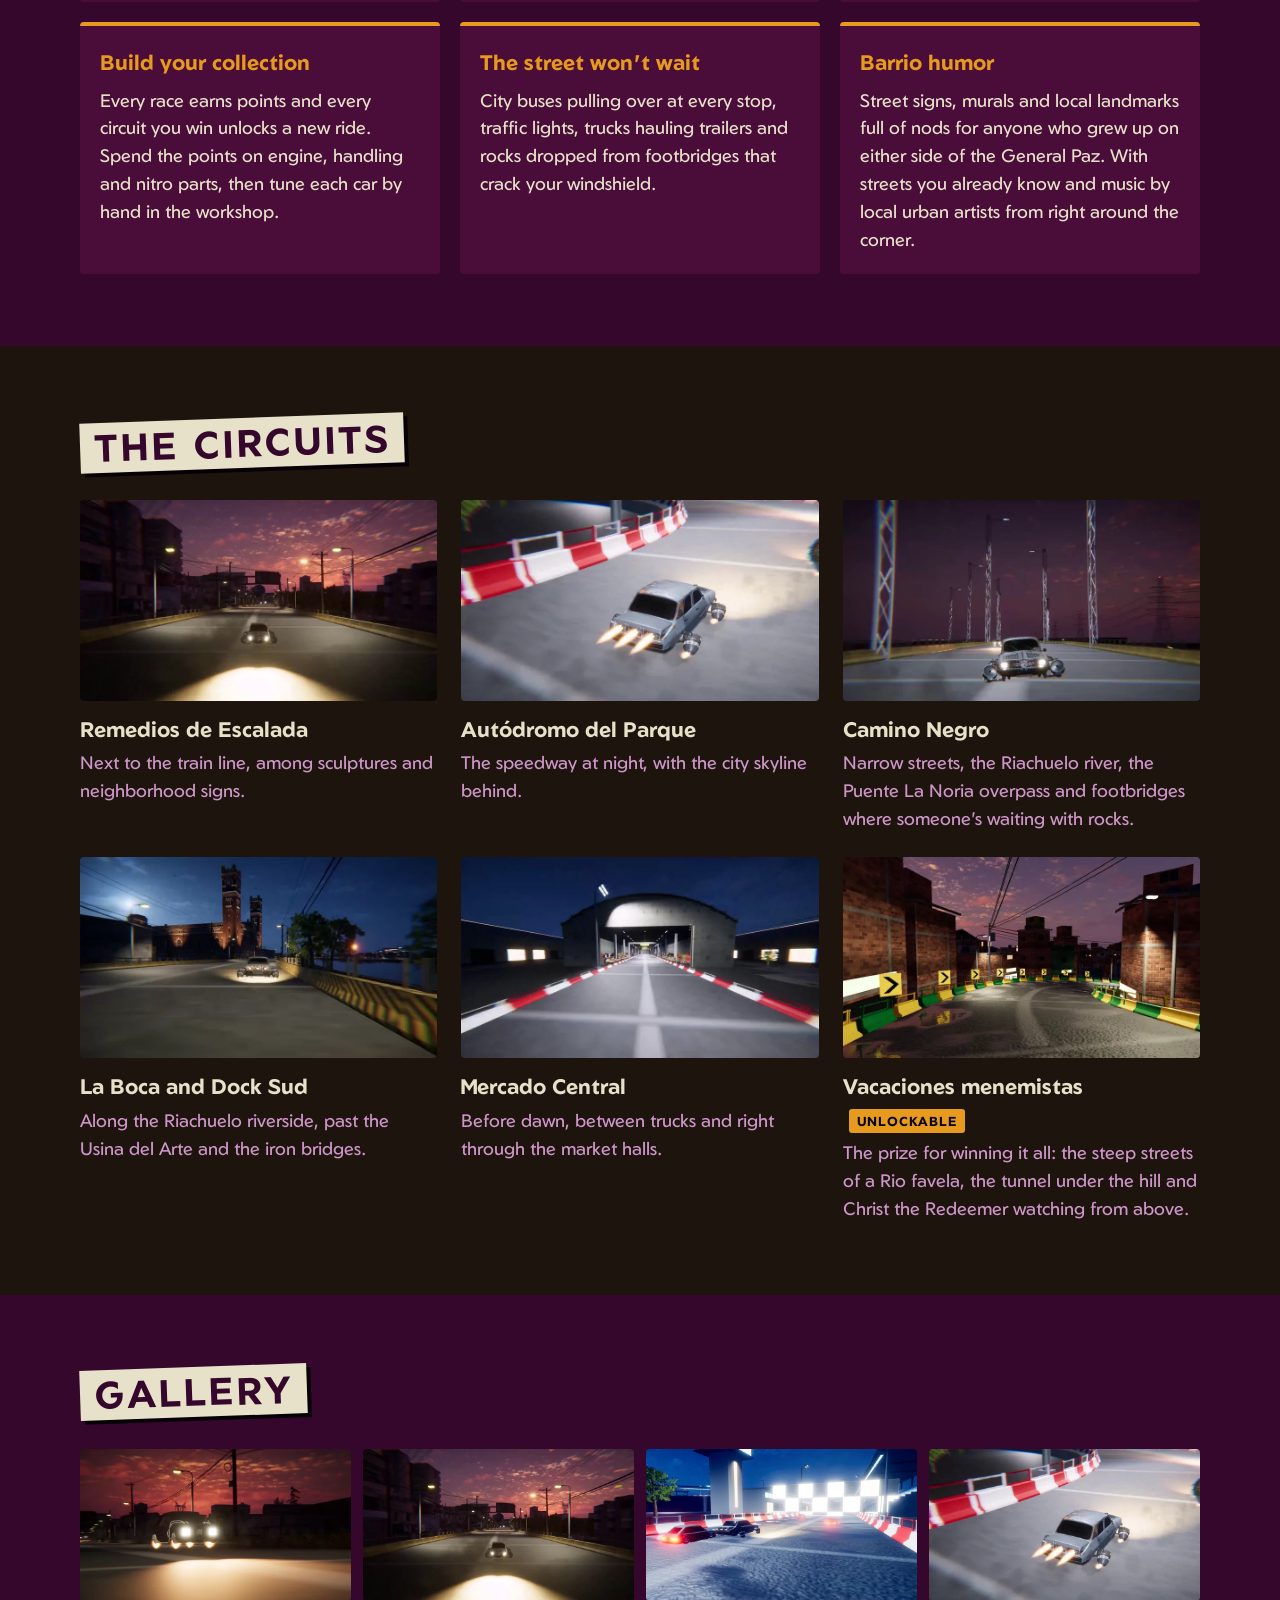
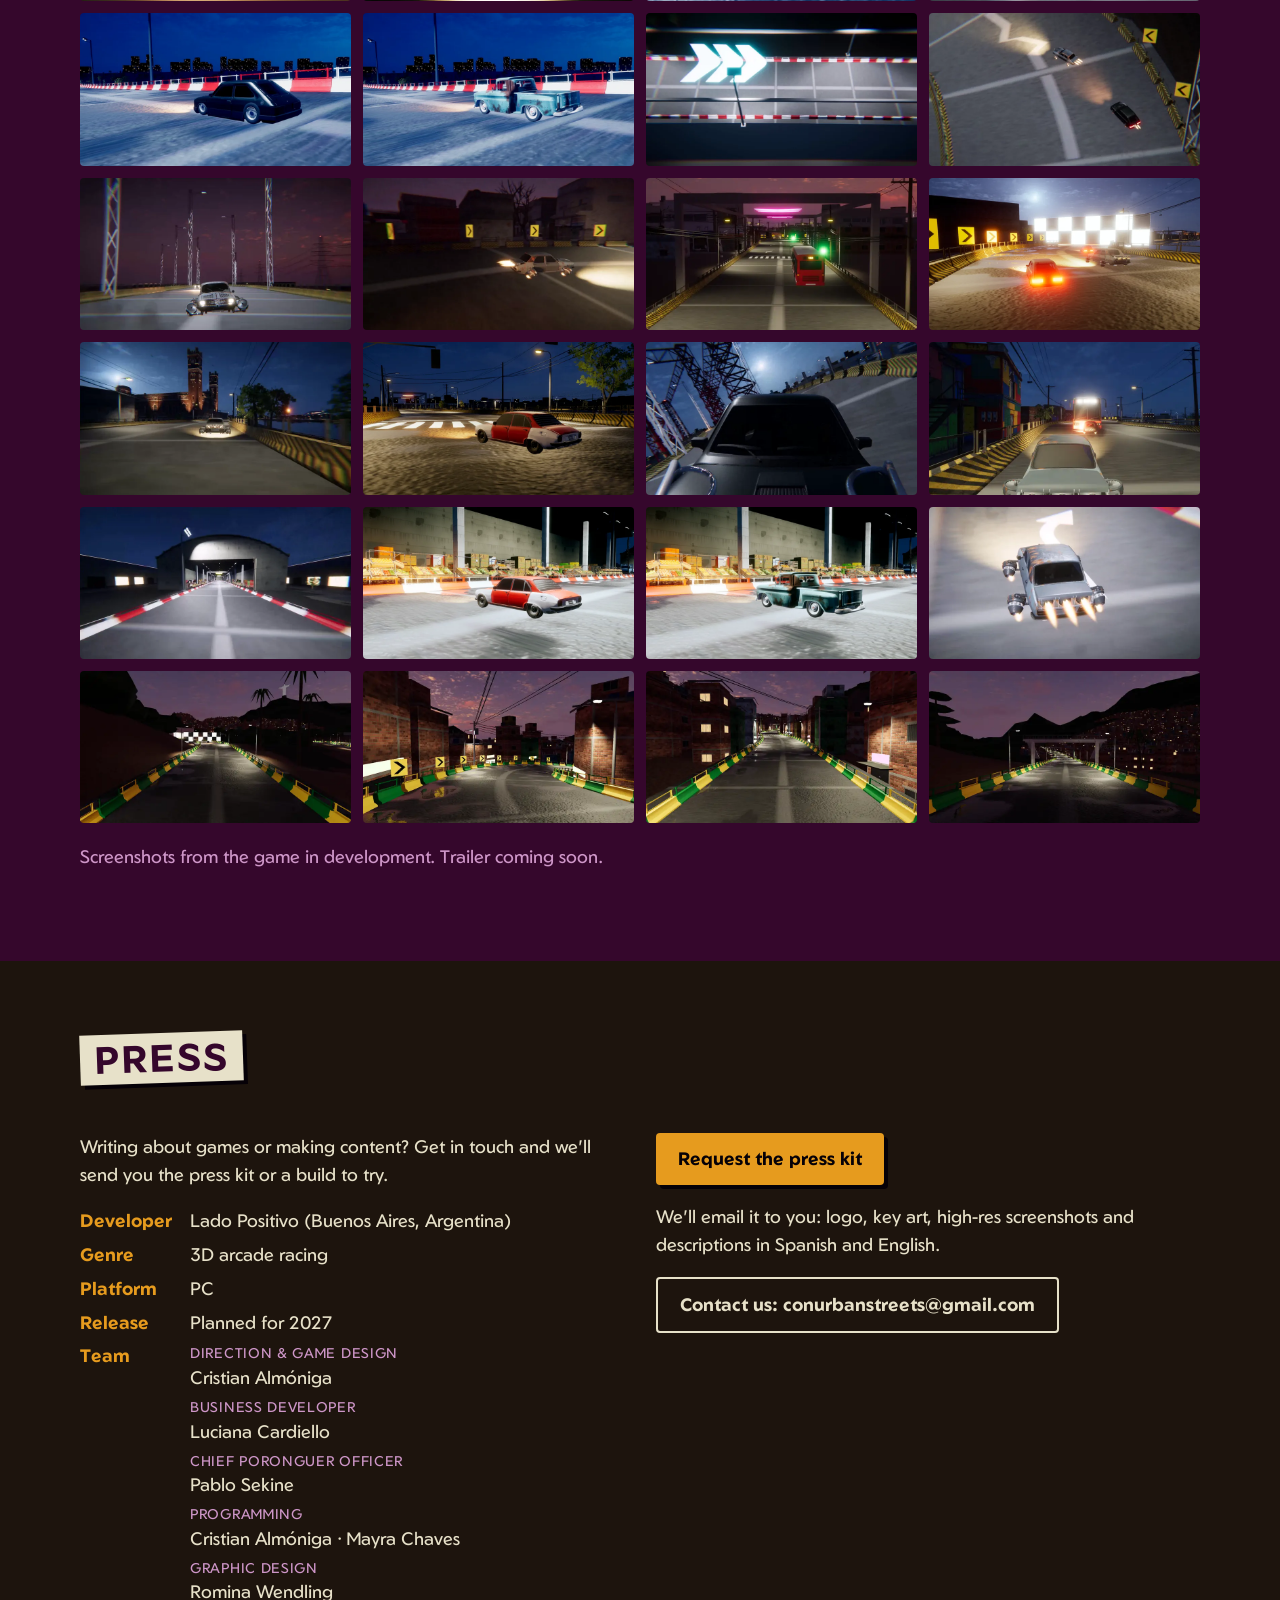
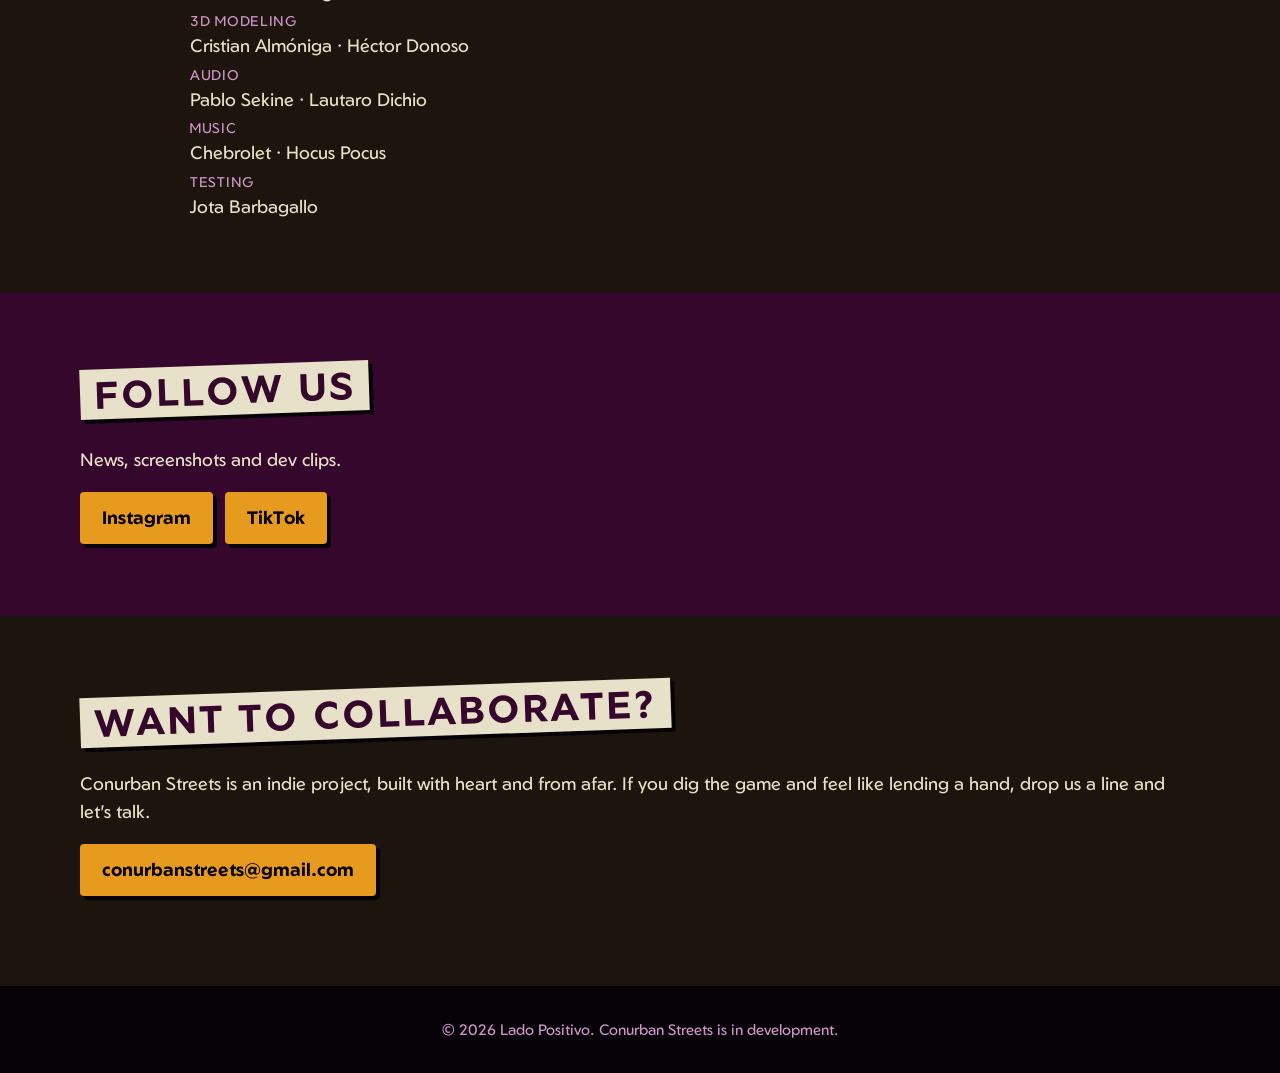
==== commit d71614ea: "Prensa al día: Lado Positivo, equipo nuevo y press kit rehecho - El estudio pasa a llamarse Lado Pos" ====
--- a/en/index.html
+++ b/en/index.html
@@ -31,7 +31,7 @@
 <link rel="apple-touch-icon" href="../assets/img/apple-touch-icon.png">
 <link rel="manifest" href="../site.webmanifest">
 <link rel="preload" as="image" href="../assets/video/loop_poster.jpg">
-<script type="application/ld+json">{"@context": "https://schema.org", "@type": "VideoGame", "name": "Conurban Streets", "url": "https://crisoalmoniga.github.io/conurban-streets-web/en/", "description": "Arcade racing for PC through the streets of Buenos Aires, from the city to its suburbs, with Argentine classics and a future held together with wire. Planned for release in 2027.", "image": "https://crisoalmoniga.github.io/conurban-streets-web/assets/img/og.jpg", "inLanguage": "en", "genre": ["Racing", "Arcade"], "gamePlatform": "PC", "operatingSystem": "Windows", "playMode": "SinglePlayer", "author": {"@type": "Organization", "name": "Lado Positivo Games", "email": "conurbanstreets@gmail.com"}, "sameAs": ["https://www.instagram.com/conurbanstreets/", "https://www.tiktok.com/@conurbanstreets"]}</script>
+<script type="application/ld+json">{"@context": "https://schema.org", "@type": "VideoGame", "name": "Conurban Streets", "url": "https://crisoalmoniga.github.io/conurban-streets-web/en/", "description": "Arcade racing for PC through the streets of Buenos Aires, from the city to its suburbs, with Argentine classics and a future held together with wire. Planned for release in 2027.", "image": "https://crisoalmoniga.github.io/conurban-streets-web/assets/img/og.jpg", "inLanguage": "en", "genre": ["Racing", "Arcade"], "gamePlatform": "PC", "operatingSystem": "Windows", "playMode": "SinglePlayer", "author": {"@type": "Organization", "name": "Lado Positivo", "email": "conurbanstreets@gmail.com"}, "sameAs": ["https://www.instagram.com/conurbanstreets/", "https://www.tiktok.com/@conurbanstreets"]}</script>
 <link rel="preconnect" href="https://fonts.googleapis.com">
 <link rel="preconnect" href="https://fonts.gstatic.com" crossorigin>
 <link href="https://fonts.googleapis.com/css2?family=Geom:wght@400;700&display=swap" rel="stylesheet">
@@ -140,11 +140,11 @@
       <div>
         <p>Writing about games or making content? Get in touch and we&#x27;ll send you the press kit or a build to try.</p>
         <dl class="ficha">
-<dt>Developer</dt><dd>Lado Positivo Games (Buenos Aires, Argentina)</dd>
+<dt>Developer</dt><dd>Lado Positivo (Buenos Aires, Argentina)</dd>
 <dt>Genre</dt><dd>3D arcade racing</dd>
 <dt>Platform</dt><dd>PC</dd>
 <dt>Release</dt><dd>Planned for 2027</dd>
-<dt>Team</dt><dd><ul class="equipo"><li><span class="rol">Direction &amp; game design</span> Cristian Almóniga</li><li><span class="rol">Production</span> Cristian Almóniga · Luciana Cardiello</li><li><span class="rol">Chief Poronguer Officer</span> Pablo Sekine</li><li><span class="rol">Programming</span> Cristian Almóniga · Mayra Chaves</li><li><span class="rol">Graphic design</span> Romina Wendling</li><li><span class="rol">3D modeling</span> Cristian Almóniga · Héctor Donoso</li><li><span class="rol">Audio</span> Pablo Sekine · Lautaro Dichio</li><li><span class="rol">Music</span> Chebrolet · Hocus Pocus</li><li><span class="rol">Testing</span> Jota Barbagallo</li><li><span class="rol">Marketing &amp; social media</span> Luciana Cardiello</li></ul></dd>
+<dt>Team</dt><dd><ul class="equipo"><li><span class="rol">Direction &amp; game design</span> Cristian Almóniga</li><li><span class="rol">Business developer</span> Luciana Cardiello</li><li><span class="rol">Chief Poronguer Officer</span> Pablo Sekine</li><li><span class="rol">Programming</span> Cristian Almóniga · Mayra Chaves</li><li><span class="rol">Graphic design</span> Romina Wendling</li><li><span class="rol">3D modeling</span> Cristian Almóniga · Héctor Donoso</li><li><span class="rol">Audio</span> Pablo Sekine · Lautaro Dichio</li><li><span class="rol">Music</span> Chebrolet · Hocus Pocus</li><li><span class="rol">Testing</span> Jota Barbagallo</li></ul></dd>
         </dl>
       </div>
       <div>
@@ -176,7 +176,7 @@
 </section>
 </main>
 
-<footer>© 2026 Lado Positivo Games. Conurban Streets is in development.</footer>
+<footer>© 2026 Lado Positivo. Conurban Streets is in development.</footer>
 
 <script>
   // Visor de capturas
